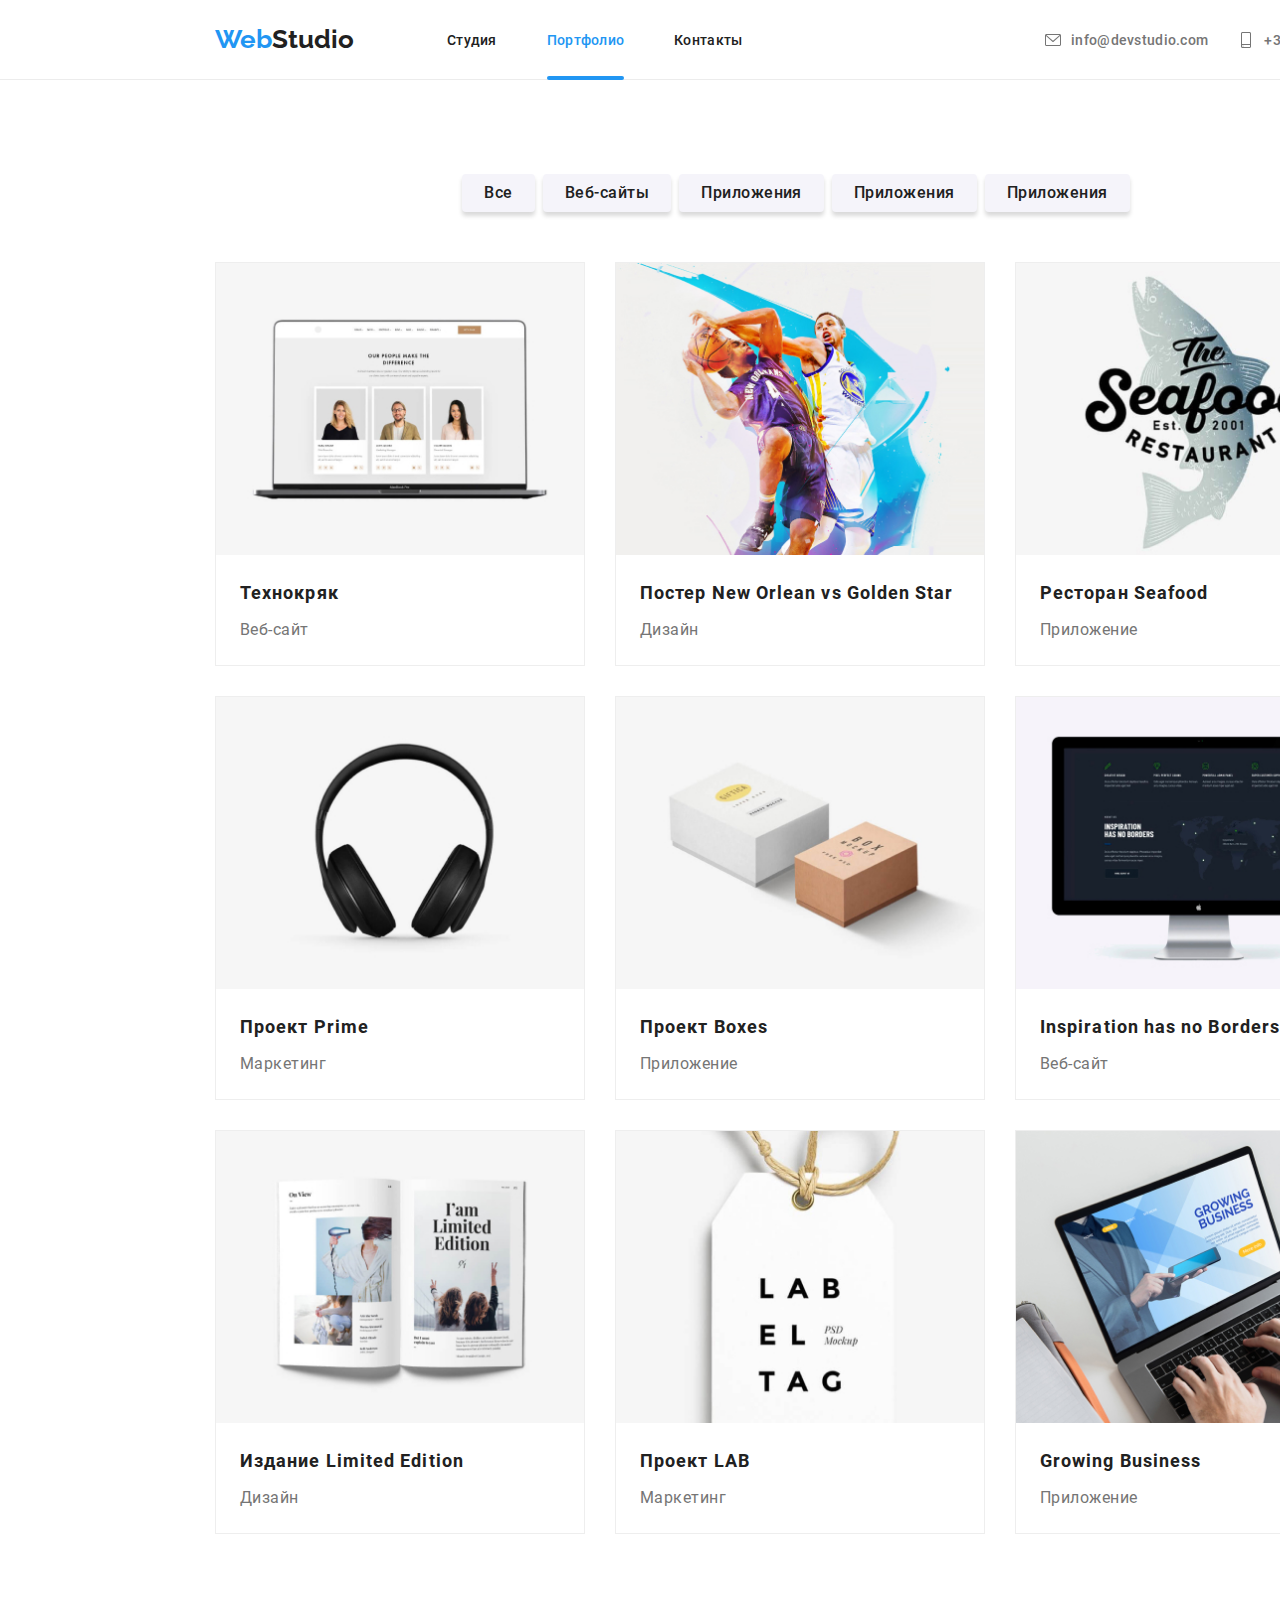
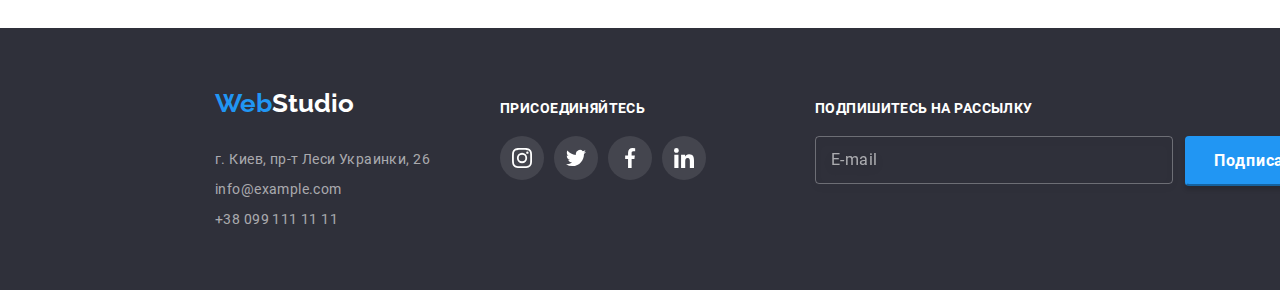
==== portfolio.html @ e64830a5 "20200926_daily" ====
<!DOCTYPE html>
<html lang="ru">
  <head>
    <meta charset="UTF-8" />
    <meta name="viewport" content="width=device-width, initial-scale=1.0" />
    <title>WebStudio-Portfolio</title>
    <link rel="stylesheet" href="./css/modern-normalize.css" />
    <link rel="stylesheet" href="./css/common.css" />
    <link rel="stylesheet" href="./css/portfolio.css" />
    <!-- <link rel="stylesheet" href="./css/test.css" /> -->
  </head>
  <body>
    <!-- header & navigation -->
    <!-- верхній рядок з навігацією -->
    <header class="header">
      <div class="container">
        <a href="./index.html" class="logo">
          <span class="logo-text0">Web</span>
          <span class="logo-text1">Studio</span>
        </a>
        <nav class="navigation">
          <ul class="list">
            <li class="list-item">
              <a href="./index.html" class="link">
                <span class="text">Студия</span>
              </a>
            </li>
            <li class="list-item">
              <a href="./portfolio.html" class="link current">
                <span class="text">Портфолио</span>
              </a>
            </li>
            <li class="list-item">
              <a href="#contacts" class="link">
                <span class="text">Контакты</span>
              </a>
            </li>
          </ul>
        </nav>

        <ul class="contacts list">
          <li class="list-item">
            <a href="./test.html" class="link">
              <svg class="icon">
                <use
                  href="./images/common/icons/social-icons.svg#envelope"
                ></use>
              </svg>
              <span class="text">info@devstudio.com</span>
            </a>
          </li>
          <li class="list-item">
            <a href="./test.html" class="link">
              <svg class="icon">
                <use
                  href="./images/common/icons/social-icons.svg#smartphone"
                ></use>
              </svg>
              <span class="text">+38 096 111 11 11</span>
            </a>
          </li>
        </ul>
      </div>
    </header>
    <!-- ======= Portfolio section ======= -->
    <section class="portfolio">
      <div class="container">
        <ul class="filter-list">
          <li class="filter-item">
            <a href="#" class="button">
              <span class="text">Все</span>
            </a>
          </li>
          <li class="filter-item">
            <a href="#" class="button">
              <span class="text">Веб-сайты</span>
            </a>
          </li>
          <li class="filter-item">
            <a href="#" class="button">
              <span class="text">Приложения</span>
            </a>
          </li>
          <li class="filter-item">
            <a href="#" class="button">
              <span class="text">Приложения</span>
            </a>
          </li>
          <li class="filter-item">
            <a href="#" class="button">
              <span class="text">Приложения</span>
            </a>
          </li>
        </ul>
        <!-- ======= prjects galery ============== -->
        <ul class="galery">
          <li class="galery-item">
            <div class="overlay">
              <p>
                Технокряк это современная площадка распространения коронавируса.
                Компании используют эту платформу для цифрового шпионажа и атак
                на защищённые сервера конкурентов.
              </p>
            </div>
            <div class="item-description">
              <h3 class="h3">Технокряк</h3>
              <p class="text">Веб-сайт</p>
            </div>
          </li>
          <li class="galery-item">
            <div class="overlay">
              <p></p>
            </div>
            <div class="item-description">
              <h3 class="h3">Постер New Orlean vs Golden Star</h3>
              <p class="text">Дизайн</p>
            </div>
          </li>
          <li class="galery-item">
            <div class="overlay"></div>
            <div class="item-description">
              <h3 class="h3">Ресторан Seafood</h3>
              <p class="text">Приложение</p>
            </div>
          </li>
          <li class="galery-item">
            <div class="overlay"></div>
            <div class="item-description">
              <h3 class="h3">Проект Prime</h3>
              <p class="text">Маркетинг</p>
            </div>
          </li>
          <li class="galery-item">
            <div class="overlay"></div>
            <div class="item-description">
              <h3 class="h3">Проект Boxes</h3>
              <p class="text">Приложение</p>
            </div>
          </li>
          <li class="galery-item">
            <div class="overlay"></div>
            <div class="item-description">
              <h3 class="h3">Inspiration has no Borders</h3>
              <p class="text">Веб-сайт</p>
            </div>
          </li>
          <li class="galery-item">
            <div class="overlay"></div>
            <div class="item-description">
              <h3 class="h3">Издание Limited Edition</h3>
              <p class="text">Дизайн</p>
            </div>
          </li>
          <li class="galery-item">
            <div class="overlay"></div>
            <div class="item-description">
              <h3 class="h3">Проект LAB</h3>
              <p class="text">Маркетинг</p>
            </div>
          </li>
          <li class="galery-item">
            <div class="overlay"></div>
            <div class="item-description">
              <h3 class="h3">Growing Business</h3>
              <p class="text">Приложение</p>
            </div>
          </li>
        </ul>
      </div>
    </section>
    <!-- ===== footer: contacts, social links & subscribe ====== -->
    <footer class="footer">
      <div class="container">
        <address class="footer-item footer-addr-container" id="contacts">
          <ul class="footer-addr" id="contacts">
            <!-- logo -->
            <li class="addr-item">
              <a class="logo" href="./index.html">
                <span class="logo-text0">Web</span>
                <span class="logo-text2">Studio</span>
              </a>
            </li>
            <!-- address -->
            <li class="addr-item">
              <a class="footer-link" href="./index.html">
                <span class="addr-text">г. Киев, пр-т Леси Украинки, 26</span>
              </a>
            </li>
            <!-- e-mail -->
            <li class="addr-item">
              <a class="footer-link" href="./index.html">
                <span class="addr-text">info@example.com</span>
              </a>
            </li>
            <!-- phone -->
            <li class="addr-item">
              <a class="footer-link" href="./index.html">
                <span class="addr-text">+38 099 111 11 11</span>
              </a>
            </li>
          </ul>
        </address>
        <div class="footer-item footer-social">
          <h3 class="h3">присоединяйтесь</h3>
          <ul class="social-list">
            <li class="social-list-item">
              <a href="#" class="footer-social-link social-link">
                <svg class="social-icon footer-icon">
                  <use
                    href="./images/common/icons/social-icons.svg#instagram"
                  ></use>
                </svg>
              </a>
            </li>
            <li class="social-list-item">
              <a href="#" class="footer-social-link social-link">
                <svg class="social-icon footer-icon">
                  <use
                    href="./images/common/icons/social-icons.svg#twitter"
                  ></use>
                </svg>
              </a>
            </li>
            <li class="social-list-item">
              <a href="#" class="footer-social-link social-link">
                <svg class="social-icon footer-icon">
                  <use
                    href="./images/common/icons/social-icons.svg#facebook"
                  ></use>
                </svg>
              </a>
            </li>
            <li class="social-list-item">
              <a href="#" class="footer-social-link social-link">
                <svg class="social-icon footer-icon">
                  <use
                    href="./images/common/icons/social-icons.svg#linkedin"
                  ></use>
                </svg>
              </a>
            </li>
          </ul>
        </div>
        <form class="footer-item subscribe">
          <label class="h3" for="email">Подпишитесь на рассылку</label>
          <div class="container">
            <input
              class="input"
              type="email"
              name="email"
              id="email"
              placeholder="E-mail"
            />

            <button class="button" type="submit">
              <div class="container">
                <span>Подписаться</span>
                <svg class="icon">
                  <use href="./images/common/icons/social-icons.svg#send"></use>
                </svg>
              </div>
            </button>
          </div>
          <!-- <span>E-mail</span> -->
        </form>
      </div>
    </footer>
  </body>
</html>
---- css/common.css ----
/* fonts */
/* fonts to use */
/* fonts to use */
@font-face {
  font-family: "Raleway";
  src: url("../fonts/Raleway-Bold.ttf") format("truetype");
  font-weight: 700;
  font-style: normal;
}

@font-face {
  font-family: "Roboto";
  src: url("../fonts/Roboto-Regular.ttf") format("truetype");
  font-weight: 400;
  font-style: normal;
}

@font-face {
  font-family: "Roboto";
  src: url("../fonts/Roboto-Medium.ttf") format("truetype");
  font-weight: 500;
  font-style: normal;
}

@font-face {
  font-family: "Roboto";
  src: url("../fonts/Roboto-Bold.ttf") format("truetype");
  font-weight: 700;
  font-style: normal;
}

@font-face {
  font-family: "Roboto";
  src: url("../fonts/Roboto-Black.ttf") format("truetype");
  font-weight: 900;
  font-style: normal;
}

*,
*::before,
*::after {
  -webkit-box-sizing: border-box;
          box-sizing: border-box;
}

/* =====global colors===== */
:root {
  --icon-header: #757575;
  --icon-team: #afb1b8;
  --icon-clients: #afb1b8;
  --icon-footer: #ffffff;
  --text-dark: #212121;
  --text-grey: #757575;
  --text-light: #ffffff;
  --text-transp: rgba(255, 255, 255, 0.6);
  --baner-underlay: #2f303a;
  --header-background: #fff;
  --portfolio-background: #fff;
  --transition-duration: 500ms;
}

/* ===== Utility classes ===== */
.is-hidden {
  opacity: 0;
  visibility: hidden;
}

.backdrop.is-hidden {
  opacity: 0;
  visibility: hidden;
}

/* =====icons default colors===== */
.team-icon {
  -webkit-transition-property: fill;
  transition-property: fill;
  -webkit-transition: var(--transition-duration) cubic-bezier(0.4, 0, 0.2, 1);
  transition: var(--transition-duration) cubic-bezier(0.4, 0, 0.2, 1);
  fill: #afb1b8;
}

.team-icon {
  -webkit-transition-property: fill;
  transition-property: fill;
  -webkit-transition: var(--transition-duration) cubic-bezier(0.4, 0, 0.2, 1);
  transition: var(--transition-duration) cubic-bezier(0.4, 0, 0.2, 1);
  fill: var(--icon-clients);
}

.clients-icon {
  -webkit-transition-property: fill;
  transition-property: fill;
  -webkit-transition: var(--transition-duration) cubic-bezier(0.4, 0, 0.2, 1);
  transition: var(--transition-duration) cubic-bezier(0.4, 0, 0.2, 1);
  fill: var(--icon-clients);
}

.footer-icon {
  -webkit-transition-property: fill;
  transition-property: fill;
  -webkit-transition: var(--transition-duration) cubic-bezier(0.4, 0, 0.2, 1);
  transition: var(--transition-duration) cubic-bezier(0.4, 0, 0.2, 1);
  fill: var(--icon-footer);
}

/* ========= LOGO ========= */
.logo,
.logo:visited {
  font-family: "Raleway";
  font-style: normal;
  font-weight: bold;
  letter-spacing: 0.03em;
  font-size: 0px;
  text-decoration: none;
  color: #2196f3;
}

.logo-text0 {
  font-size: 26px;
  line-height: 31px;
  color: #2196f3;
}

.logo-text1 {
  font-size: 26px;
  line-height: 31px;
  color: #212121;
}

.logo-text2 {
  font-size: 26px;
  line-height: 31px;
  color: #ffffff;
}

/* main components styles */
.h1 {
  font-family: Roboto;
  font-style: normal;
  font-weight: 900;
  font-size: 44px;
  line-height: 60px;
  /* or 136% */
}

.h2 {
  font-family: Roboto;
  font-style: normal;
  font-weight: bold;
  font-size: 36px;
  line-height: 42px;
  letter-spacing: 0.03em;
}

.h3 {
  margin: 0px;
}

.button {
  position: relative;
  width: 200px;
  height: 50px;
  border-color: #2196f3;
  background-color: #2196f3;
  -webkit-box-shadow: 0px 4px 4px rgba(0, 0, 0, 0.15);
          box-shadow: 0px 4px 4px rgba(0, 0, 0, 0.15);
  border-radius: 4px;
  -webkit-transition-property: -webkit-box-shadow;
  transition-property: -webkit-box-shadow;
  transition-property: box-shadow;
  transition-property: box-shadow, -webkit-box-shadow;
  -webkit-transition: var(--transition-duration) cubic-bezier(0.4, 0, 0.2, 1);
  transition: var(--transition-duration) cubic-bezier(0.4, 0, 0.2, 1);
  font-family: Roboto;
  font-style: normal;
  font-weight: bold;
  font-size: 16px;
  line-height: 30px;
  text-align: center;
  letter-spacing: 0.06em;
  color: var(--text-light);
}

.button:hover {
  background-color: #2196f3;
  /* transform: scale(1.1); */
  -webkit-box-shadow: 0px 4px 4px rgba(0, 0, 0, 0.7);
          box-shadow: 0px 4px 4px rgba(0, 0, 0, 0.7);
}

.input {
  display: block;
  width: 100%;
  height: 100%;
  padding: 12px;
  padding-left: 42px;
  border: 1px solid rgba(33, 33, 33, 0.2);
  border-radius: 4px;
  font-style: normal;
  font-weight: normal;
  font-size: 14px;
  line-height: 16px;
  letter-spacing: 0.01em;
  color: var(--text-dark);
  fill: var(--text-dark);
  -webkit-transition-property: border-color, fill;
  transition-property: border-color, fill;
  -webkit-transition: var(--transition-duration) cubic-bezier(0.4, 0, 0.2, 1);
  transition: var(--transition-duration) cubic-bezier(0.4, 0, 0.2, 1);
}

.input:hover,
.input:focus {
  fill: #2196f3;
  border-color: #2196f3;
}

.input:active,
.input:focus {
  outline-color: #2196f3;
}

.link {
  text-decoration: none;
}

/* ====social links & icons====== */
.social-list {
  display: -webkit-box;
  display: -ms-flexbox;
  display: flex;
  width: 206px;
  height: 44px;
  margin: 0px auto;
  padding: 0px;
  background-color: transparent;
  /* border: 1px solid red; */
}

.social-list-item {
  list-style: none;
  width: 44px;
  height: 44px;
  padding: 0px;
}

.social-list-item:not(:last-child) {
  margin-right: 10px;
}

.social-link {
  display: -webkit-box;
  display: -ms-flexbox;
  display: flex;
  width: 100%;
  height: 100%;
  -webkit-box-pack: center;
      -ms-flex-pack: center;
          justify-content: center;
  -webkit-box-align: center;
      -ms-flex-align: center;
          align-items: center;
  background-color: transparent;
  border-radius: 50%;
  text-decoration: none;
  -webkit-transition-property: background-color;
  transition-property: background-color;
  -webkit-transition: var(--transition-duration) cubic-bezier(0.4, 0, 0.2, 1);
  transition: var(--transition-duration) cubic-bezier(0.4, 0, 0.2, 1);
}

.social-link:active,
.social-link:focus,
.social-link:hover {
  background-color: #2196f3;
}

.social-link:active .social-icon,
.social-link:focus .social-icon,
.social-link:hover .social-icon {
  fill: #ffffff;
}

.social-icon {
  width: 20px;
  height: 20px;
}

/* ====== header decoration ====== */
/* Header decoration */
.header {
  background-color: var(--header-background);
}

.header > .container {
  display: -webkit-box;
  display: -ms-flexbox;
  display: flex;
  -ms-flex-wrap: nowrap;
      flex-wrap: nowrap;
  -webkit-box-align: center;
      -ms-flex-align: center;
          align-items: center;
  width: 1600px;
  /* height: 80px; */
  margin: auto;
  padding: 24px 215px;
  /* outline: 1px solid royalblue; */
}

.header .logo {
  display: -webkit-box;
  display: -ms-flexbox;
  display: flex;
  -ms-flex-wrap: nowrap;
      flex-wrap: nowrap;
  -webkit-box-align: center;
      -ms-flex-align: center;
          align-items: center;
  -ms-flex-line-pack: center;
      align-content: center;
  margin-right: 93px;
  font-size: 0px;
}

.header .navigation {
  display: -webkit-box;
  display: -ms-flexbox;
  display: flex;
  -ms-flex-wrap: nowrap;
      flex-wrap: nowrap;
  /* align-items: center; */
  /* align-content: center; */
  margin-right: auto;
  font-size: 0px;
}

.header .contacts {
  display: -webkit-box;
  display: -ms-flexbox;
  display: flex;
  -ms-flex-wrap: nowrap;
      flex-wrap: nowrap;
  /* align-items: center; */
  /* align-content: center; */
  margin-right: 0px;
  font-size: 0px;
}

.header .list {
  display: -webkit-box;
  display: -ms-flexbox;
  display: flex;
  -ms-flex-wrap: nowrap;
      flex-wrap: nowrap;
  margin: 0px;
  padding: 0px;
}

.header .list-item {
  display: -webkit-box;
  display: -ms-flexbox;
  display: flex;
  -ms-flex-wrap: nowrap;
      flex-wrap: nowrap;
  list-style: none;
  margin: 0px;
  padding: 0px;
}

.header .navigation .list-item:not(:last-child) {
  margin-right: 50px;
}

.header .contacts .list-item:not(:last-child) {
  margin-right: 30px;
}

.header .link {
  display: -webkit-box;
  display: -ms-flexbox;
  display: flex;
  -ms-flex-wrap: nowrap;
      flex-wrap: nowrap;
  position: relative;
  -webkit-box-align: center;
      -ms-flex-align: center;
          align-items: center;
  vertical-align: middle;
  -webkit-transition-property: color, fill;
  transition-property: color, fill;
  -webkit-transition: var(--transition-duration) cubic-bezier(0.4, 0, 0.2, 1);
  transition: var(--transition-duration) cubic-bezier(0.4, 0, 0.2, 1);
  /* transition-duration: 1000ms; */
}

.header .navigation .link {
  color: var(--text-dark);
}

.header .navigation .link::after {
  content: "";
  position: absolute;
  top: calc(100% + 28px);
  left: 0px;
  width: 100%;
  height: 4px;
  border-radius: 2px;
  -webkit-transition-property: background-color;
  transition-property: background-color;
  -webkit-transition: var(--transition-duration) cubic-bezier(0.4, 0, 0.2, 1);
  transition: var(--transition-duration) cubic-bezier(0.4, 0, 0.2, 1);
}

.header .contacts .link {
  color: var(--text-grey);
  fill: var(--text-grey);
}

.header .link:hover,
.header .link:active,
.header .link:focus,
.header .link.current {
  color: #2196f3;
  fill: #2196f3;
}

.header .navigation .link:hover::after,
.header .navigation .link:active::after,
.header .navigation .link:focus::after,
.header .navigation .link.current::after {
  content: "";
  position: absolute;
  top: calc(100% + 28px);
  left: 0px;
  width: 100%;
  height: 4px;
  background-color: #2196f3;
  border-radius: 2px;
}

.header .link .text {
  text-align: center;
  font-family: Roboto;
  font-style: normal;
  font-weight: 500;
  font-size: 14px;
  line-height: 16px;
  letter-spacing: 0.02em;
  vertical-align: inherit;
  color: inherit;
}

.header .icon {
  width: 16px;
  height: 16px;
  margin-right: 10px;
  vertical-align: inherit;
  fill: inherit;
}

/* ====== footer decoration ======= */
.footer {
  display: block;
  /* padding-top: 94px;
  padding-bottom: 94px; */
  /* height: 370px; */
  background-color: #2f303a;
}

.footer > .container {
  display: -webkit-box;
  display: -ms-flexbox;
  display: flex;
  /* background-color: darkgrey; */
  /* border: 1px solid green; */
  width: 1600px;
  /* height: 252px; */
  margin: auto;
  padding: 60px 215px;
  font-family: Roboto;
  font-style: normal;
}

.footer-item {
  display: inline-block;
}

.footer-addr-container {
  margin-right: 70px;
  font-size: 0px;
  /* border: 1px solid green; */
}

.footer-addr {
  padding: 0px;
  margin: 0px;
}

.addr-item {
  text-decoration: none;
  list-style-type: none;
  font-size: 0px;
}

.addr-item:not(:last-child) {
  margin-bottom: 9px;
}

.addr-item:first-child {
  margin-bottom: 30px;
}

/* .footer .logo{
  margin-bottom
} */
.footer-link,
.footer-link:visited {
  text-decoration: none;
}

.footer-link .addr-text {
  font-family: Roboto;
  font-style: normal;
  font-weight: normal;
  font-size: 14px;
  line-height: 21px;
  /* or 171% */
  letter-spacing: 0.03em;
  color: rgba(255, 255, 255, 0.6);
  -webkit-transition-property: color, fill;
  transition-property: color, fill;
  -webkit-transition: var(--transition-duration) cubic-bezier(0.4, 0, 0.2, 1);
  transition: var(--transition-duration) cubic-bezier(0.4, 0, 0.2, 1);
}

.footer-link:active .addr-text,
.footer-link:focus .addr-text,
.footer-link:hover .addr-text {
  color: #2196f3;
}

.footer-social {
  margin-right: auto;
  padding-top: 12px;
}

.footer-item.subscribe {
  margin: 0px;
  padding-top: 12px;
}

.footer .h3 {
  display: block;
  margin-bottom: 20px;
  font-family: Roboto;
  font-style: normal;
  font-weight: bold;
  font-size: 14px;
  line-height: 16px;
  letter-spacing: 0.03em;
  text-transform: uppercase;
  color: var(--text-light);
}

.footer-social-link {
  background-color: rgba(255, 255, 255, 0.1);
}

.footer-input-wrap {
  display: -webkit-inline-box;
  display: -ms-inline-flexbox;
  display: inline-flex;
  width: 358px;
  height: 50px;
  margin-right: 12px;
  -webkit-box-align: center;
      -ms-flex-align: center;
          align-items: center;
  color: rgba(255, 255, 255, 0.6);
  border: 1px solid rgba(255, 255, 255, 0.3);
  /* box-sizing: border-box; */
  -webkit-filter: drop-shadow(0px 4px 4px rgba(0, 0, 0, 0.15));
          filter: drop-shadow(0px 4px 4px rgba(0, 0, 0, 0.15));
  border-radius: 4px;
}

.footer-item.subscribe .container {
  display: -webkit-box;
  display: -ms-flexbox;
  display: flex;
  -ms-flex-wrap: wrap;
      flex-wrap: wrap;
  max-width: 570px;
}

.footer .input {
  display: inline-block;
  width: 358px;
  margin-right: 12px;
  padding: 15px;
  background-color: transparent;
  border: 1px solid rgba(255, 255, 255, 0.3);
  -webkit-filter: drop-shadow(0px 4px 4px rgba(0, 0, 0, 0.15));
          filter: drop-shadow(0px 4px 4px rgba(0, 0, 0, 0.15));
  border-radius: 4px;
  color: var(--text-light);
}

.footer .input::-webkit-input-placeholder {
  font-family: Roboto;
  font-style: normal;
  font-weight: normal;
  font-size: 16px;
  line-height: 20px;
  /* identical to box height, or 125% */
  -webkit-box-align: center;
          align-items: center;
  letter-spacing: 0.03em;
  color: rgba(255, 255, 255, 0.6);
}

.footer .input:-ms-input-placeholder {
  font-family: Roboto;
  font-style: normal;
  font-weight: normal;
  font-size: 16px;
  line-height: 20px;
  /* identical to box height, or 125% */
  -ms-flex-align: center;
      align-items: center;
  letter-spacing: 0.03em;
  color: rgba(255, 255, 255, 0.6);
}

.footer .input::-ms-input-placeholder {
  font-family: Roboto;
  font-style: normal;
  font-weight: normal;
  font-size: 16px;
  line-height: 20px;
  /* identical to box height, or 125% */
  -ms-flex-align: center;
      align-items: center;
  letter-spacing: 0.03em;
  color: rgba(255, 255, 255, 0.6);
}

.footer .input::placeholder {
  font-family: Roboto;
  font-style: normal;
  font-weight: normal;
  font-size: 16px;
  line-height: 20px;
  /* identical to box height, or 125% */
  -webkit-box-align: center;
      -ms-flex-align: center;
          align-items: center;
  letter-spacing: 0.03em;
  color: rgba(255, 255, 255, 0.6);
}

.footer .button {
  display: inline-block;
  width: 200px;
}

.footer .button .container {
  display: -webkit-box;
  display: -ms-flexbox;
  display: flex;
  width: 100%;
  /* height: 100%; */
  -webkit-box-align: center;
      -ms-flex-align: center;
          align-items: center;
  -webkit-box-pack: center;
      -ms-flex-pack: center;
          justify-content: center;
}

/* .footer-button-wrap {
  display: inline-flex;
  width: 200px;
  height: 50px;
  background: $color_active-1;
  align-items: center;
  justify-content: center;
  box-shadow: 0px 4px 4px rgba(0, 0, 0, 0.15);
  border-radius: 4px;
  color: var(--text-light);
} */
/* .icon-wrap {
  position: absolute;
  top: 0;
  left: 0;
  width: 50px;
  height: 50px;
  fill: var(--text-dark);
  transition-property: fill;
  transition: var(--transition-duration) cubic-bezier(0.4, 0, 0.2, 1);
} */
.button .icon {
  display: block;
  width: 24px;
  height: 24px;
  margin-left: 10px;
  fill: inherit;
}

/* ======= Backdrop with form ======= */
.backdrop {
  position: fixed;
  top: 0%;
  bottom: 0%;
  left: 0%;
  right: 0%;
  padding: 50px;
  overflow: auto;
  background-color: rgba(0, 0, 0, 0.2);
  font-family: Roboto;
  opacity: 1;
  visibility: visible;
  -webkit-transition-property: opacity;
  transition-property: opacity;
  -webkit-transition: var(--transition-duration) cubic-bezier(0.4, 0, 0.2, 1);
  transition: var(--transition-duration) cubic-bezier(0.4, 0, 0.2, 1);
}

.modal {
  position: absolute;
  top: 50%;
  left: 50%;
  -webkit-transform: translate(-50%, -50%);
          transform: translate(-50%, -50%);
  width: 100%;
  max-width: 530px;
  min-height: 580px;
  padding: 40px;
}

.btn-close {
  position: absolute;
  top: 8px;
  right: 8px;
  display: -webkit-box;
  display: -ms-flexbox;
  display: flex;
  width: 30px;
  height: 30px;
  -webkit-box-pack: center;
      -ms-flex-pack: center;
          justify-content: center;
  -webkit-box-align: center;
      -ms-flex-align: center;
          align-items: center;
  padding: 0px;
  overflow: hidden;
  border: none;
  border-radius: 15px;
  font-size: 11px;
}

.form {
  max-width: 530px;
  min-height: 580px;
  margin: auto;
  padding: 40px;
  /* outline: 1px solid tomato; */
  background: white;
  -webkit-box-shadow: 0px 1px 3px rgba(0, 0, 0, 0.12), 0px 1px 1px rgba(0, 0, 0, 0.14), 0px 2px 1px rgba(0, 0, 0, 0.2);
          box-shadow: 0px 1px 3px rgba(0, 0, 0, 0.12), 0px 1px 1px rgba(0, 0, 0, 0.14), 0px 2px 1px rgba(0, 0, 0, 0.2);
  border-radius: 4px;
  color: var(--text-dark);
}

form .h2 {
  margin-top: 0;
  margin-bottom: 12px;
  font-family: Roboto;
  font-style: normal;
  font-weight: bold;
  font-size: 20px;
  line-height: 23px;
  text-align: center;
  letter-spacing: 0.03em;
  color: var(--text-dark);
}

.label {
  display: block;
  width: 100%;
  margin-bottom: 4px;
  font-family: Roboto;
  font-style: normal;
  font-weight: normal;
  font-size: 12px;
  line-height: 14px;
  /* identical to box height */
  letter-spacing: 0.01em;
  color: #757575;
}

.field {
  position: relative;
  height: 40px;
  margin-bottom: 10px;
}

.field.comment {
  height: 120px;
  margin-bottom: 20px;
}

.field.confirm {
  position: relative;
  display: inline-block;
  /* justify-content: center; */
  height: 24px;
  width: auto;
  /* margin: auto; */
  margin-bottom: 30px;
  padding: 0px 12px;
  /* outline: 1px solid green; */
  font-family: Roboto;
  font-style: normal;
  font-weight: normal;
  font-size: 14px;
  line-height: 24px;
  /* identical to box height, or 171% */
  letter-spacing: 0.03em;
  color: #757575;
}

.checkbox.confirm {
  position: absolute;
  /* visibility: hidden; */
  opacity: 0;
}

.label.confirm {
  position: relative;
  /* display: block; */
  width: auto;
  /* margin-left: auto; */
  /* margin-right: auto; */
  margin: 0;
  line-height: 24px;
  padding-left: 24px;
  font-family: Roboto;
  font-style: normal;
  font-weight: normal;
  font-size: 14px;
  line-height: 24px;
  /* identical to box height, or 171% */
  letter-spacing: 0.03em;
  /* justify-content: center; */
  -webkit-transition-property: color;
  transition-property: color;
  -webkit-transition: var(--transition-duration) cubic-bezier(0.4, 0, 0.2, 1);
  transition: var(--transition-duration) cubic-bezier(0.4, 0, 0.2, 1);
  /* transition: 1s cubic-bezier(0.4, 0, 0.2, 1); */
}

.label.confirm:hover {
  color: #2196f3;
}

.checkbox.confirm:focus + .label.confirm {
  color: #2196f3;
}

.label.confirm::before {
  content: "";
  position: absolute;
  left: 0;
  top: 50%;
  -webkit-transform: translateY(-50%);
          transform: translateY(-50%);
  /* display: block; */
  width: 16px;
  height: 16px;
  background-repeat: no-repeat;
  background-position: center;
  border: 2px solid var(--text-dark);
  border-radius: 2px;
  background-color: white;
  background-image: url(../images/modal/icon_check.svg);
  -webkit-transition-property: border-color, background-color;
  transition-property: border-color, background-color;
  -webkit-transition: var(--transition-duration) cubic-bezier(0.4, 0, 0.2, 1);
  transition: var(--transition-duration) cubic-bezier(0.4, 0, 0.2, 1);
}

.checkbox.confirm:checked + .label.confirm::before {
  border-color: #2196f3;
  background-color: #2196f3;
}

.link.confirm {
  text-decoration: underline;
  color: #2196f3;
}

.input.comment {
  padding-left: 12px;
  resize: none;
}

.input::-webkit-input-placeholder {
  color: rgba(117, 117, 117, 0.5);
}

.input:-ms-input-placeholder {
  color: rgba(117, 117, 117, 0.5);
}

.input::-ms-input-placeholder {
  color: rgba(117, 117, 117, 0.5);
}

.input::placeholder {
  color: rgba(117, 117, 117, 0.5);
}

.icon-wrap {
  position: absolute;
  top: 0;
  left: 0;
  width: 40px;
  height: 40px;
  fill: var(--text-dark);
  -webkit-transition-property: fill;
  transition-property: fill;
  -webkit-transition: var(--transition-duration) cubic-bezier(0.4, 0, 0.2, 1);
  transition: var(--transition-duration) cubic-bezier(0.4, 0, 0.2, 1);
}

.form .icon {
  position: absolute;
  width: 18px;
  height: 18px;
  top: 50%;
  left: 50%;
  -webkit-transform: translate(-50%, -50%);
          transform: translate(-50%, -50%);
  fill: inherit;
}

.input:hover + .icon-wrap,
.input:focus + .icon-wrap {
  fill: #2196f3;
}

.form .button {
  display: block;
  margin-left: auto;
  margin-right: auto;
  font-family: Roboto;
  font-style: normal;
  font-weight: bold;
  font-size: 16px;
  line-height: 30px;
  text-align: center;
  letter-spacing: 0.06em;
  color: var(--text-light);
}

/* body {
  background: rgba(0, 0, 0, 0.2);
} */
/*# sourceMappingURL=common.css.map */
---- css/portfolio.css ----
@charset "UTF-8";
/* ======= Portfolio decoration ======= */
.portfolio {
  background-color: var(--portfolio-background);
  border-top: 1px solid #ececec;
}

.portfolio .container {
  width: 1600px;
  margin: auto;
  padding: 94px 215px;
  /* outline: 2px dashed green; */
}

.filter-list {
  display: -webkit-box;
  display: -ms-flexbox;
  display: flex;
  /* без переносу на наступний рядок */
  -ms-flex-wrap: nowrap;
      flex-wrap: nowrap;
  /* перенос на інший рядок */
  /* flex-wrap: wrap; */
  margin: 0px auto 50px;
  padding: 0px;
  /* outline: 1px solid blue; */
  -webkit-box-pack: center;
      -ms-flex-pack: center;
          justify-content: center;
}

.filter-item {
  display: block;
  list-style: none;
  /* width: calc((100% - 30px * 2) / 3); */
  margin-right: 8px;
  margin-bottom: 0px;
  -webkit-box-pack: center;
      -ms-flex-pack: center;
          justify-content: center;
  background: transparent;
  /* border-radius: 4px; */
  /* outline: 1px solid red; */
}

.filter-item .button {
  display: inherit;
  /* position: relative; */
  width: auto;
  height: 38px;
  margin: auto;
  padding: 6px 22px;
  background: #f5f4fa;
  border-radius: 4px;
  font-family: Roboto;
  font-style: normal;
  font-weight: 500;
  font-size: 16px;
  line-height: 26px;
  /* identical to box height, or 162% */
  text-align: center;
  letter-spacing: 0.03em;
  color: var(--text-dark);
  -webkit-transition-property: all;
  transition-property: all;
  -webkit-transition: var(--transition-duration) cubic-bezier(0.4, 0, 0.2, 1);
  transition: var(--transition-duration) cubic-bezier(0.4, 0, 0.2, 1);
}

.filter-item .button:hover {
  background: var(--active-1);
  /* shadow-middle */
  -webkit-box-shadow: 0px 3px 1px rgba(0, 0, 0, 0.1), 0px 1px 2px rgba(0, 0, 0, 0.08), 0px 2px 2px rgba(0, 0, 0, 0.12);
          box-shadow: 0px 3px 1px rgba(0, 0, 0, 0.1), 0px 1px 2px rgba(0, 0, 0, 0.08), 0px 2px 2px rgba(0, 0, 0, 0.12);
  border-radius: 4px;
  color: var(--text-light);
}

/* .filter-item:nth-last-child(-n + 3) {
  margin-bottom: 0px;
} */
.galery {
  display: -webkit-box;
  display: -ms-flexbox;
  display: flex;
  -ms-flex-wrap: wrap;
      flex-wrap: wrap;
  margin: 0px auto;
  padding: 0px;
  /* outline: 2px dashed green; */
}

.galery-item {
  position: relative;
  overflow: hidden;
  width: calc(((100% - 30px * 2) / 3));
  height: 404px;
  margin-right: 30px;
  margin-bottom: 30px;
  list-style: none;
  background-repeat: no-repeat;
  background-size: contain;
  /* background: #ffffff; */
  border: 1px solid #eeeeee;
  /* box-sizing: border-box; */
  -webkit-transition-property: all;
  transition-property: all;
  -webkit-transition: var(--transition-duration) cubic-bezier(0.4, 0, 0.2, 1);
  transition: var(--transition-duration) cubic-bezier(0.4, 0, 0.2, 1);
}

.galery-item:hover {
  -webkit-box-shadow: 0px 1px 1px rgba(0, 0, 0, 0.12), 0px 4px 4px rgba(0, 0, 0, 0.06), 1px 4px 6px rgba(0, 0, 0, 0.16);
          box-shadow: 0px 1px 1px rgba(0, 0, 0, 0.12), 0px 4px 4px rgba(0, 0, 0, 0.06), 1px 4px 6px rgba(0, 0, 0, 0.16);
}

.galery-item:nth-child(3n) {
  margin-right: 0px;
}

.galery-item:nth-last-child(-n + 3) {
  margin-bottom: 0px;
}

.item-description {
  /* height: 110px; */
  position: absolute;
  width: 100%;
  z-index: 2;
  bottom: 0px;
  left: 0px;
  padding: 20px 24px;
  background-color: #ffffff;
  border: none;
}

.galery .h3 {
  margin-bottom: 4px;
  font-family: Roboto;
  font-style: normal;
  font-weight: bold;
  font-size: 18px;
  line-height: 36px;
  /* identical to box height, or 200% */
  letter-spacing: 0.06em;
  color: var(--text-dark);
}

.galery p.text {
  margin: 0px;
  font-family: Roboto;
  font-style: normal;
  font-weight: normal;
  font-size: 16px;
  line-height: 30px;
  /* identical to box height, or 187% */
  letter-spacing: 0.03em;
  color: var(--text-grey);
}

.overlay {
  position: absolute;
  z-index: 1;
  width: 100%;
  top: 0;
  left: 0;
  -webkit-transform: translatey(100%);
          transform: translatey(100%);
  /* transition: transform 250ms ease; */
  width: 370px;
  height: 294px;
  padding: 63px 24px;
  /* margin-bottom: 20px; */
  background: rgba(33, 150, 243, 0.9);
  /* outline: 2px dashed red; */
  -webkit-transition-property: -webkit-transform;
  transition-property: -webkit-transform;
  transition-property: transform;
  transition-property: transform, -webkit-transform;
  -webkit-transition: var(--transition-duration) cubic-bezier(0.4, 0, 0.2, 1);
  transition: var(--transition-duration) cubic-bezier(0.4, 0, 0.2, 1);
}

.overlay p {
  margin: 0px;
  font-family: Roboto;
  font-style: normal;
  font-weight: normal;
  font-size: 18px;
  line-height: 28px;
  /* or 156% */
  letter-spacing: 0.03em;
  color: var(--text-light);
}

.galery-item:hover .overlay {
  -webkit-transform: translatey(0);
          transform: translatey(0);
}

/* ================================== */
.galery-item:nth-child(1) {
  background-image: url("../images/portfolio/Technokryak.jpg");
}

.galery-item:nth-child(2) {
  background-image: url("../images/portfolio/NewOrlean-vs-GoldenStar.jpg");
}

.galery-item:nth-child(3) {
  background-image: url("../images/portfolio/Seafood.jpg");
}

.galery-item:nth-child(4) {
  background-image: url("../images/portfolio/Project-Prime.jpg");
}

.galery-item:nth-child(5) {
  background-image: url("../images/portfolio/Project-Boxes.jpg");
}

.galery-item:nth-child(6) {
  background-image: url("../images/portfolio/Inspiration-has-no-Borders.jpg");
}

.galery-item:nth-child(7) {
  background-image: url("../images/portfolio/Limited-Edition.jpg");
}

.galery-item:nth-child(8) {
  background-image: url("../images/portfolio/Project-LAB.jpg");
}

.galery-item:nth-child(9) {
  background-image: url("../images/portfolio/Growing-Business.jpg");
}
/*# sourceMappingURL=portfolio.css.map */
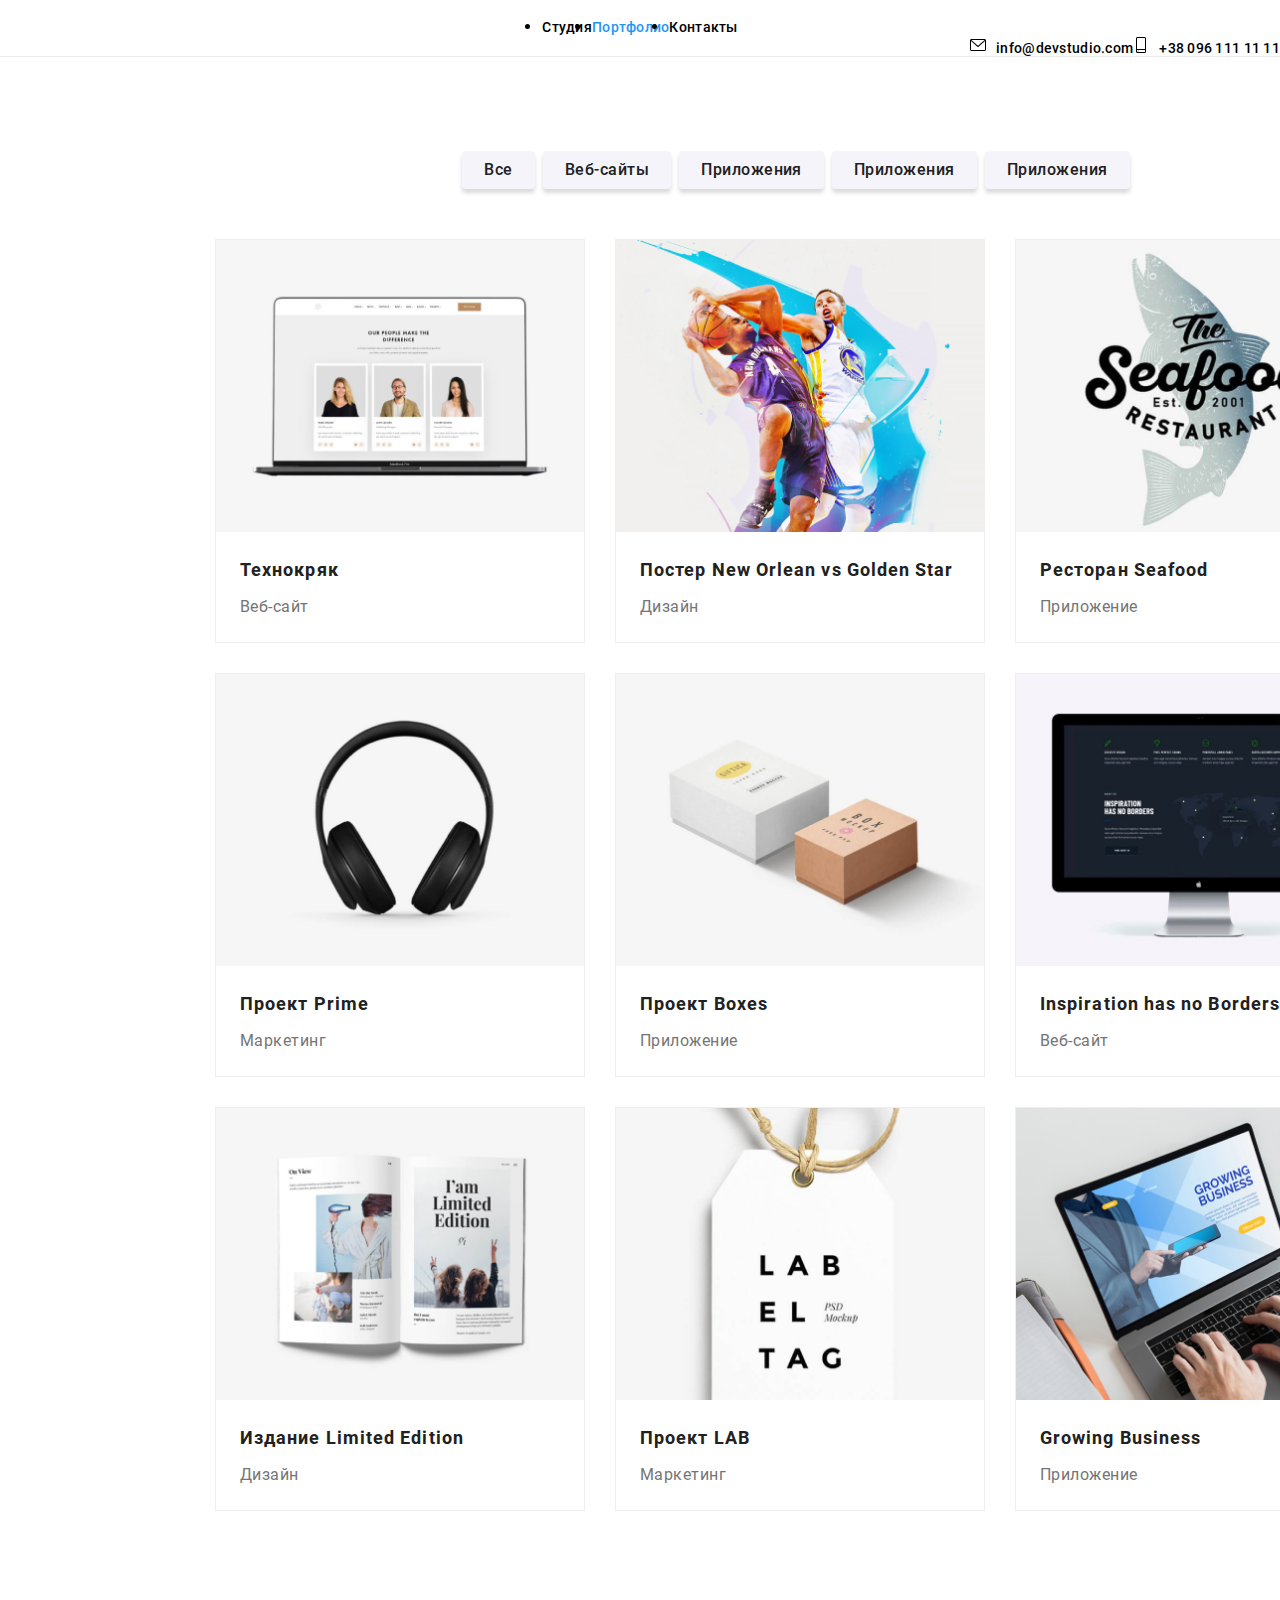
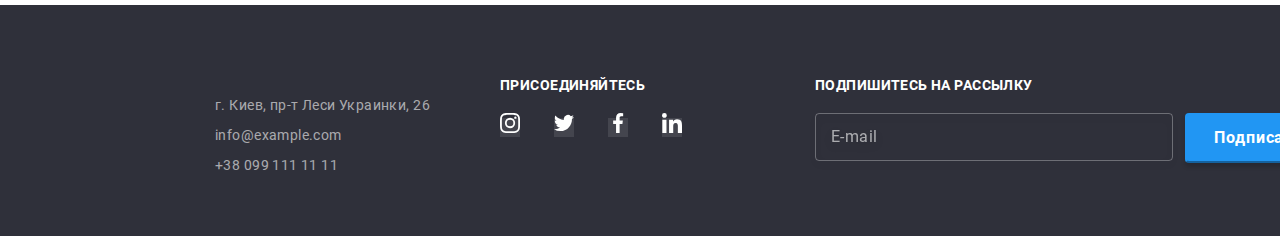
==== commit 6c224e21: "20200927_not-ready" ====
--- a/portfolio.html
+++ b/portfolio.html
@@ -202,8 +202,8 @@
         </address>
         <div class="footer-item footer-social">
           <h3 class="h3">присоединяйтесь</h3>
-          <ul class="social-list">
-            <li class="social-list-item">
+          <ul class="socials">
+            <li class="socials_item">
               <a href="#" class="footer-social-link social-link">
                 <svg class="social-icon footer-icon">
                   <use
@@ -212,7 +212,7 @@
                 </svg>
               </a>
             </li>
-            <li class="social-list-item">
+            <li class="socials_item">
               <a href="#" class="footer-social-link social-link">
                 <svg class="social-icon footer-icon">
                   <use
@@ -221,7 +221,7 @@
                 </svg>
               </a>
             </li>
-            <li class="social-list-item">
+            <li class="socials_item">
               <a href="#" class="footer-social-link social-link">
                 <svg class="social-icon footer-icon">
                   <use
@@ -230,7 +230,7 @@
                 </svg>
               </a>
             </li>
-            <li class="social-list-item">
+            <li class="socials_item">
               <a href="#" class="footer-social-link social-link">
                 <svg class="social-icon footer-icon">
                   <use
--- a/css/common.css
+++ b/css/common.css
@@ -36,76 +36,15 @@
   font-style: normal;
 }
 
-*,
-*::before,
-*::after {
-  -webkit-box-sizing: border-box;
-          box-sizing: border-box;
-}
-
-/* =====global colors===== */
-:root {
-  --icon-header: #757575;
-  --icon-team: #afb1b8;
-  --icon-clients: #afb1b8;
-  --icon-footer: #ffffff;
-  --text-dark: #212121;
-  --text-grey: #757575;
-  --text-light: #ffffff;
-  --text-transp: rgba(255, 255, 255, 0.6);
-  --baner-underlay: #2f303a;
-  --header-background: #fff;
-  --portfolio-background: #fff;
-  --transition-duration: 500ms;
-}
-
-/* ===== Utility classes ===== */
-.is-hidden {
-  opacity: 0;
-  visibility: hidden;
-}
-
-.backdrop.is-hidden {
-  opacity: 0;
-  visibility: hidden;
-}
-
-/* =====icons default colors===== */
-.team-icon {
-  -webkit-transition-property: fill;
-  transition-property: fill;
-  -webkit-transition: var(--transition-duration) cubic-bezier(0.4, 0, 0.2, 1);
-  transition: var(--transition-duration) cubic-bezier(0.4, 0, 0.2, 1);
-  fill: #afb1b8;
-}
-
-.team-icon {
-  -webkit-transition-property: fill;
-  transition-property: fill;
-  -webkit-transition: var(--transition-duration) cubic-bezier(0.4, 0, 0.2, 1);
-  transition: var(--transition-duration) cubic-bezier(0.4, 0, 0.2, 1);
-  fill: var(--icon-clients);
-}
-
-.clients-icon {
-  -webkit-transition-property: fill;
-  transition-property: fill;
-  -webkit-transition: var(--transition-duration) cubic-bezier(0.4, 0, 0.2, 1);
-  transition: var(--transition-duration) cubic-bezier(0.4, 0, 0.2, 1);
-  fill: var(--icon-clients);
-}
-
-.footer-icon {
-  -webkit-transition-property: fill;
-  transition-property: fill;
-  -webkit-transition: var(--transition-duration) cubic-bezier(0.4, 0, 0.2, 1);
-  transition: var(--transition-duration) cubic-bezier(0.4, 0, 0.2, 1);
-  fill: var(--icon-footer);
-}
-
-/* ========= LOGO ========= */
-.logo,
-.logo:visited {
+@font-face {
+  font-family: "Raleway";
+  src: url("../fonts/Raleway-Bold.ttf") format("truetype");
+  font-weight: 700;
+  font-style: normal;
+}
+
+.logo {
+  height: 30px;
   font-family: "Raleway";
   font-style: normal;
   font-weight: bold;
@@ -115,184 +54,65 @@
   color: #2196f3;
 }
 
-.logo-text0 {
+.logo:visited {
+  color: inherit;
+  text-decoration: inherit;
+}
+
+.logo__text {
+  line-height: 30px;
   font-size: 26px;
   line-height: 31px;
+}
+
+.text--blue {
   color: #2196f3;
 }
 
-.logo-text1 {
-  font-size: 26px;
-  line-height: 31px;
+.text--dark {
   color: #212121;
 }
 
-.logo-text2 {
-  font-size: 26px;
-  line-height: 31px;
+.text--light {
   color: #ffffff;
 }
 
-/* main components styles */
-.h1 {
-  font-family: Roboto;
-  font-style: normal;
-  font-weight: 900;
-  font-size: 44px;
-  line-height: 60px;
-  /* or 136% */
-}
-
-.h2 {
-  font-family: Roboto;
-  font-style: normal;
-  font-weight: bold;
-  font-size: 36px;
-  line-height: 42px;
-  letter-spacing: 0.03em;
-}
-
-.h3 {
-  margin: 0px;
-}
-
-.button {
-  position: relative;
-  width: 200px;
-  height: 50px;
-  border-color: #2196f3;
-  background-color: #2196f3;
-  -webkit-box-shadow: 0px 4px 4px rgba(0, 0, 0, 0.15);
-          box-shadow: 0px 4px 4px rgba(0, 0, 0, 0.15);
-  border-radius: 4px;
-  -webkit-transition-property: -webkit-box-shadow;
-  transition-property: -webkit-box-shadow;
-  transition-property: box-shadow;
-  transition-property: box-shadow, -webkit-box-shadow;
-  -webkit-transition: var(--transition-duration) cubic-bezier(0.4, 0, 0.2, 1);
-  transition: var(--transition-duration) cubic-bezier(0.4, 0, 0.2, 1);
-  font-family: Roboto;
-  font-style: normal;
-  font-weight: bold;
-  font-size: 16px;
-  line-height: 30px;
-  text-align: center;
-  letter-spacing: 0.06em;
-  color: var(--text-light);
-}
-
-.button:hover {
-  background-color: #2196f3;
-  /* transform: scale(1.1); */
-  -webkit-box-shadow: 0px 4px 4px rgba(0, 0, 0, 0.7);
-          box-shadow: 0px 4px 4px rgba(0, 0, 0, 0.7);
-}
-
-.input {
-  display: block;
-  width: 100%;
-  height: 100%;
-  padding: 12px;
-  padding-left: 42px;
-  border: 1px solid rgba(33, 33, 33, 0.2);
-  border-radius: 4px;
-  font-style: normal;
-  font-weight: normal;
-  font-size: 14px;
-  line-height: 16px;
-  letter-spacing: 0.01em;
-  color: var(--text-dark);
-  fill: var(--text-dark);
-  -webkit-transition-property: border-color, fill;
-  transition-property: border-color, fill;
-  -webkit-transition: var(--transition-duration) cubic-bezier(0.4, 0, 0.2, 1);
-  transition: var(--transition-duration) cubic-bezier(0.4, 0, 0.2, 1);
-}
-
-.input:hover,
-.input:focus {
-  fill: #2196f3;
-  border-color: #2196f3;
-}
-
-.input:active,
-.input:focus {
-  outline-color: #2196f3;
-}
-
-.link {
-  text-decoration: none;
-}
-
-/* ====social links & icons====== */
-.social-list {
-  display: -webkit-box;
-  display: -ms-flexbox;
-  display: flex;
-  width: 206px;
-  height: 44px;
-  margin: 0px auto;
-  padding: 0px;
-  background-color: transparent;
-  /* border: 1px solid red; */
-}
-
-.social-list-item {
-  list-style: none;
-  width: 44px;
-  height: 44px;
-  padding: 0px;
-}
-
-.social-list-item:not(:last-child) {
-  margin-right: 10px;
-}
-
-.social-link {
-  display: -webkit-box;
-  display: -ms-flexbox;
-  display: flex;
-  width: 100%;
-  height: 100%;
+.logo--header {
+  display: -webkit-box;
+  display: -ms-flexbox;
+  display: flex;
+  -ms-flex-wrap: nowrap;
+      flex-wrap: nowrap;
+  -webkit-box-align: center;
+      -ms-flex-align: center;
+          align-items: center;
   -webkit-box-pack: center;
       -ms-flex-pack: center;
           justify-content: center;
-  -webkit-box-align: center;
-      -ms-flex-align: center;
-          align-items: center;
-  background-color: transparent;
-  border-radius: 50%;
-  text-decoration: none;
-  -webkit-transition-property: background-color;
-  transition-property: background-color;
-  -webkit-transition: var(--transition-duration) cubic-bezier(0.4, 0, 0.2, 1);
-  transition: var(--transition-duration) cubic-bezier(0.4, 0, 0.2, 1);
-}
-
-.social-link:active,
-.social-link:focus,
-.social-link:hover {
-  background-color: #2196f3;
-}
-
-.social-link:active .social-icon,
-.social-link:focus .social-icon,
-.social-link:hover .social-icon {
-  fill: #ffffff;
-}
-
-.social-icon {
-  width: 20px;
-  height: 20px;
-}
-
-/* ====== header decoration ====== */
+  margin-right: 93px;
+}
+
+.logo--footer {
+  display: -webkit-box;
+  display: -ms-flexbox;
+  display: flex;
+  -ms-flex-wrap: nowrap;
+      flex-wrap: nowrap;
+  -webkit-box-align: center;
+      -ms-flex-align: center;
+          align-items: center;
+  -webkit-box-pack: center;
+      -ms-flex-pack: center;
+          justify-content: center;
+  margin-right: 93px;
+}
+
 /* Header decoration */
 .header {
-  background-color: var(--header-background);
-}
-
-.header > .container {
+  background-color: white;
+}
+
+.header_container {
   display: -webkit-box;
   display: -ms-flexbox;
   display: flex;
@@ -302,13 +122,12 @@
       -ms-flex-align: center;
           align-items: center;
   width: 1600px;
-  /* height: 80px; */
   margin: auto;
   padding: 24px 215px;
   /* outline: 1px solid royalblue; */
 }
 
-.header .logo {
+.header_navigation {
   display: -webkit-box;
   display: -ms-flexbox;
   display: flex;
@@ -317,118 +136,56 @@
   -webkit-box-align: center;
       -ms-flex-align: center;
           align-items: center;
-  -ms-flex-line-pack: center;
-      align-content: center;
-  margin-right: 93px;
+  -webkit-box-pack: center;
+      -ms-flex-pack: center;
+          justify-content: center;
+  margin-right: auto;
   font-size: 0px;
-}
-
-.header .navigation {
+  color: #212121;
+}
+
+.list_item--nav:not(:last-child) {
+  margin-right: 50px;
+}
+
+.header .contacts {
   display: -webkit-box;
   display: -ms-flexbox;
   display: flex;
   -ms-flex-wrap: nowrap;
       flex-wrap: nowrap;
-  /* align-items: center; */
-  /* align-content: center; */
-  margin-right: auto;
-  font-size: 0px;
-}
-
-.header .contacts {
-  display: -webkit-box;
-  display: -ms-flexbox;
-  display: flex;
-  -ms-flex-wrap: nowrap;
-      flex-wrap: nowrap;
-  /* align-items: center; */
-  /* align-content: center; */
+  -webkit-box-pack: end;
+      -ms-flex-pack: end;
+          justify-content: end;
   margin-right: 0px;
   font-size: 0px;
 }
 
-.header .list {
-  display: -webkit-box;
-  display: -ms-flexbox;
-  display: flex;
-  -ms-flex-wrap: nowrap;
-      flex-wrap: nowrap;
-  margin: 0px;
-  padding: 0px;
-}
-
-.header .list-item {
-  display: -webkit-box;
-  display: -ms-flexbox;
-  display: flex;
-  -ms-flex-wrap: nowrap;
-      flex-wrap: nowrap;
-  list-style: none;
-  margin: 0px;
-  padding: 0px;
-}
-
-.header .navigation .list-item:not(:last-child) {
-  margin-right: 50px;
-}
-
-.header .contacts .list-item:not(:last-child) {
+.header .contacts .list_item:not(:last-child) {
   margin-right: 30px;
 }
 
-.header .link {
-  display: -webkit-box;
-  display: -ms-flexbox;
-  display: flex;
-  -ms-flex-wrap: nowrap;
-      flex-wrap: nowrap;
+.navigation_link {
   position: relative;
-  -webkit-box-align: center;
-      -ms-flex-align: center;
-          align-items: center;
-  vertical-align: middle;
-  -webkit-transition-property: color, fill;
-  transition-property: color, fill;
-  -webkit-transition: var(--transition-duration) cubic-bezier(0.4, 0, 0.2, 1);
-  transition: var(--transition-duration) cubic-bezier(0.4, 0, 0.2, 1);
-  /* transition-duration: 1000ms; */
-}
-
-.header .navigation .link {
-  color: var(--text-dark);
-}
-
-.header .navigation .link::after {
+  color: #212121;
+}
+
+.navigation_link::after {
+  display: block;
   content: "";
   position: absolute;
   top: calc(100% + 28px);
   left: 0px;
-  width: 100%;
-  height: 4px;
+  line-height: 4px;
   border-radius: 2px;
-  -webkit-transition-property: background-color;
-  transition-property: background-color;
-  -webkit-transition: var(--transition-duration) cubic-bezier(0.4, 0, 0.2, 1);
-  transition: var(--transition-duration) cubic-bezier(0.4, 0, 0.2, 1);
-}
-
-.header .contacts .link {
-  color: var(--text-grey);
-  fill: var(--text-grey);
-}
-
-.header .link:hover,
-.header .link:active,
-.header .link:focus,
-.header .link.current {
-  color: #2196f3;
-  fill: #2196f3;
-}
-
-.header .navigation .link:hover::after,
-.header .navigation .link:active::after,
-.header .navigation .link:focus::after,
-.header .navigation .link.current::after {
+  background-color: transparent;
+  -webkit-transition-property: all;
+  transition-property: all;
+  -webkit-transition: var(2s) cubic-bezier(0.4, 0, 0.2, 1);
+  transition: var(2s) cubic-bezier(0.4, 0, 0.2, 1);
+}
+
+.navigation_link:hover::after, .navigation_link.current::after {
   content: "";
   position: absolute;
   top: calc(100% + 28px);
@@ -437,6 +194,22 @@
   height: 4px;
   background-color: #2196f3;
   border-radius: 2px;
+}
+
+.contacts_list {
+  -webkit-box-pack: end;
+      -ms-flex-pack: end;
+          justify-content: end;
+}
+
+.contacts_link {
+  color: #757575;
+  fill: #757575;
+}
+
+.contacts_link:hover, .contacts_link.current {
+  color: #2196f3;
+  fill: #2196f3;
 }
 
 .header .link .text {
@@ -679,27 +452,6 @@
           justify-content: center;
 }
 
-/* .footer-button-wrap {
-  display: inline-flex;
-  width: 200px;
-  height: 50px;
-  background: $color_active-1;
-  align-items: center;
-  justify-content: center;
-  box-shadow: 0px 4px 4px rgba(0, 0, 0, 0.15);
-  border-radius: 4px;
-  color: var(--text-light);
-} */
-/* .icon-wrap {
-  position: absolute;
-  top: 0;
-  left: 0;
-  width: 50px;
-  height: 50px;
-  fill: var(--text-dark);
-  transition-property: fill;
-  transition: var(--transition-duration) cubic-bezier(0.4, 0, 0.2, 1);
-} */
 .button .icon {
   display: block;
   width: 24px;
@@ -966,7 +718,279 @@
   color: var(--text-light);
 }
 
-/* body {
-  background: rgba(0, 0, 0, 0.2);
-} */
+*,
+*::before,
+*::after {
+  -webkit-box-sizing: border-box;
+          box-sizing: border-box;
+}
+
+/* =====global colors===== */
+:root {
+  --icon-header: #757575;
+  --icon-team: #afb1b8;
+  --icon-clients: #afb1b8;
+  --icon-footer: #ffffff;
+  --text-dark: #212121;
+  --text-grey: #757575;
+  --text-light: #ffffff;
+  --text-transp: rgba(255, 255, 255, 0.6);
+  --baner-underlay: #2f303a;
+  --header-background: #fff;
+  --portfolio-background: #fff;
+  --transition-duration: 500ms;
+}
+
+/* ===== Utility classes ===== */
+.is-hidden {
+  opacity: 0;
+  visibility: hidden;
+}
+
+.backdrop.is-hidden {
+  opacity: 0;
+  visibility: hidden;
+}
+
+/* =====icons default colors===== */
+.team-icon {
+  -webkit-transition-property: fill;
+  transition-property: fill;
+  -webkit-transition: var(2s) cubic-bezier(0.4, 0, 0.2, 1);
+  transition: var(2s) cubic-bezier(0.4, 0, 0.2, 1);
+  fill: #afb1b8;
+}
+
+.team-icon {
+  -webkit-transition-property: fill;
+  transition-property: fill;
+  -webkit-transition: var(2s) cubic-bezier(0.4, 0, 0.2, 1);
+  transition: var(2s) cubic-bezier(0.4, 0, 0.2, 1);
+  fill: var(--icon-clients);
+}
+
+.clients-icon {
+  -webkit-transition-property: fill;
+  transition-property: fill;
+  -webkit-transition: var(--transition-duration) cubic-bezier(0.4, 0, 0.2, 1);
+  transition: var(--transition-duration) cubic-bezier(0.4, 0, 0.2, 1);
+  fill: var(--icon-clients);
+}
+
+.footer-icon {
+  -webkit-transition-property: fill;
+  transition-property: fill;
+  -webkit-transition: var(2s) cubic-bezier(0.4, 0, 0.2, 1);
+  transition: var(2s) cubic-bezier(0.4, 0, 0.2, 1);
+  fill: var(--icon-footer);
+}
+
+/* main components styles */
+.h1 {
+  font-family: Roboto;
+  font-style: normal;
+  font-weight: 900;
+  font-size: 44px;
+  letter-spacing: 0.06em;
+  text-align: center;
+  text-transform: uppercase;
+  line-height: 136%;
+}
+
+.h2 {
+  font-family: Roboto;
+  font-style: normal;
+  font-weight: bold;
+  font-size: 36px;
+  line-height: 42px;
+  letter-spacing: 0.03em;
+}
+
+.h3 {
+  margin: 0px;
+}
+
+.list {
+  display: -webkit-box;
+  display: -ms-flexbox;
+  display: flex;
+  -ms-flex-wrap: nowrap;
+      flex-wrap: nowrap;
+  -webkit-box-align: center;
+      -ms-flex-align: center;
+          align-items: center;
+  -webkit-box-pack: center;
+      -ms-flex-pack: center;
+          justify-content: center;
+  width: 100%;
+  margin: 0px;
+  padding: 0px;
+  background-color: transparent;
+  color: inherit;
+}
+
+.list_item {
+  display: block;
+  list-style: none;
+  color: inherit;
+}
+
+.list_item:not(:last-child) {
+  margin-right: 30px;
+}
+
+.link {
+  text-decoration: none;
+  color: inherit;
+}
+
+.link:visited {
+  color: inherit;
+  text-decoration: none;
+}
+
+.link:hover, .link.current {
+  color: #2196f3;
+  fill: #2196f3;
+}
+
+.button {
+  position: relative;
+  display: -webkit-box;
+  display: -ms-flexbox;
+  display: flex;
+  -ms-flex-wrap: nowrap;
+      flex-wrap: nowrap;
+  -webkit-box-align: center;
+      -ms-flex-align: center;
+          align-items: center;
+  -webkit-box-pack: center;
+      -ms-flex-pack: center;
+          justify-content: center;
+  width: 200px;
+  height: 50px;
+  border-color: #2196f3;
+  background-color: #2196f3;
+  -webkit-box-shadow: 0px 4px 4px rgba(0, 0, 0, 0.15);
+          box-shadow: 0px 4px 4px rgba(0, 0, 0, 0.15);
+  border-radius: 4px;
+  -webkit-transition-property: all;
+  transition-property: all;
+  -webkit-transition: var(2s) cubic-bezier(0.4, 0, 0.2, 1);
+  transition: var(2s) cubic-bezier(0.4, 0, 0.2, 1);
+  font-family: Roboto;
+  font-style: normal;
+  font-weight: bold;
+  font-size: 16px;
+  letter-spacing: 0.06em;
+  text-align: center;
+  line-height: 30px;
+  color: #ffffff;
+}
+
+.button:hover {
+  -webkit-box-shadow: 0px 4px 4px rgba(255, 255, 255, 0.5);
+          box-shadow: 0px 4px 4px rgba(255, 255, 255, 0.5);
+}
+
+.input {
+  display: block;
+  width: 100%;
+  height: 100%;
+  padding: 12px;
+  padding-left: 42px;
+  border: 1px solid rgba(33, 33, 33, 0.2);
+  border-radius: 4px;
+  font-style: normal;
+  font-weight: normal;
+  font-size: 14px;
+  line-height: 16px;
+  letter-spacing: 0.01em;
+  color: #212121;
+  fill: #212121;
+  -webkit-transition-property: border-color, fill;
+  transition-property: border-color, fill;
+  -webkit-transition: var(2s) cubic-bezier(0.4, 0, 0.2, 1);
+  transition: var(2s) cubic-bezier(0.4, 0, 0.2, 1);
+}
+
+.input:hover, .input:focus {
+  fill: #2196f3;
+  border-color: #2196f3;
+}
+
+.input:active, .input:focus {
+  outline-color: #2196f3;
+}
+
+/* ====social links & icons====== */
+.socials {
+  display: -webkit-box;
+  display: -ms-flexbox;
+  display: flex;
+  -ms-flex-wrap: nowrap;
+      flex-wrap: nowrap;
+  -webkit-box-align: center;
+      -ms-flex-align: center;
+          align-items: center;
+  -webkit-box-pack: center;
+      -ms-flex-pack: center;
+          justify-content: center;
+  width: 206px;
+  margin: 0px auto;
+  padding: 0px;
+  background-color: transparent;
+  /* border: 1px solid red; */
+}
+
+.socials_item {
+  list-style: none;
+  width: 44px;
+  height: 44px;
+  padding: 0px;
+}
+
+.socials_item:not(:last-child) {
+  margin-right: 10px;
+}
+
+.socials_link {
+  display: -webkit-box;
+  display: -ms-flexbox;
+  display: flex;
+  -ms-flex-wrap: nowrap;
+      flex-wrap: nowrap;
+  -webkit-box-align: center;
+      -ms-flex-align: center;
+          align-items: center;
+  -webkit-box-pack: center;
+      -ms-flex-pack: center;
+          justify-content: center;
+  width: 100%;
+  height: 100%;
+  background-color: #fff;
+  border-radius: 50%;
+  text-decoration: none;
+  -webkit-transition-property: all;
+  transition-property: all;
+  -webkit-transition: var(2s) cubic-bezier(0.4, 0, 0.2, 1);
+  transition: var(2s) cubic-bezier(0.4, 0, 0.2, 1);
+}
+
+.socials_link:active, .socials_link:focus, .socials_link:hover {
+  background-color: #2196f3;
+}
+
+.socials_link:active .social-icon,
+.socials_link:focus .social-icon,
+.socials_link:hover .social-icon {
+  fill: #ffffff;
+}
+
+.social-icon {
+  width: 20px;
+  height: 20px;
+}
+
+/* ====== header decoration ====== */
 /*# sourceMappingURL=common.css.map */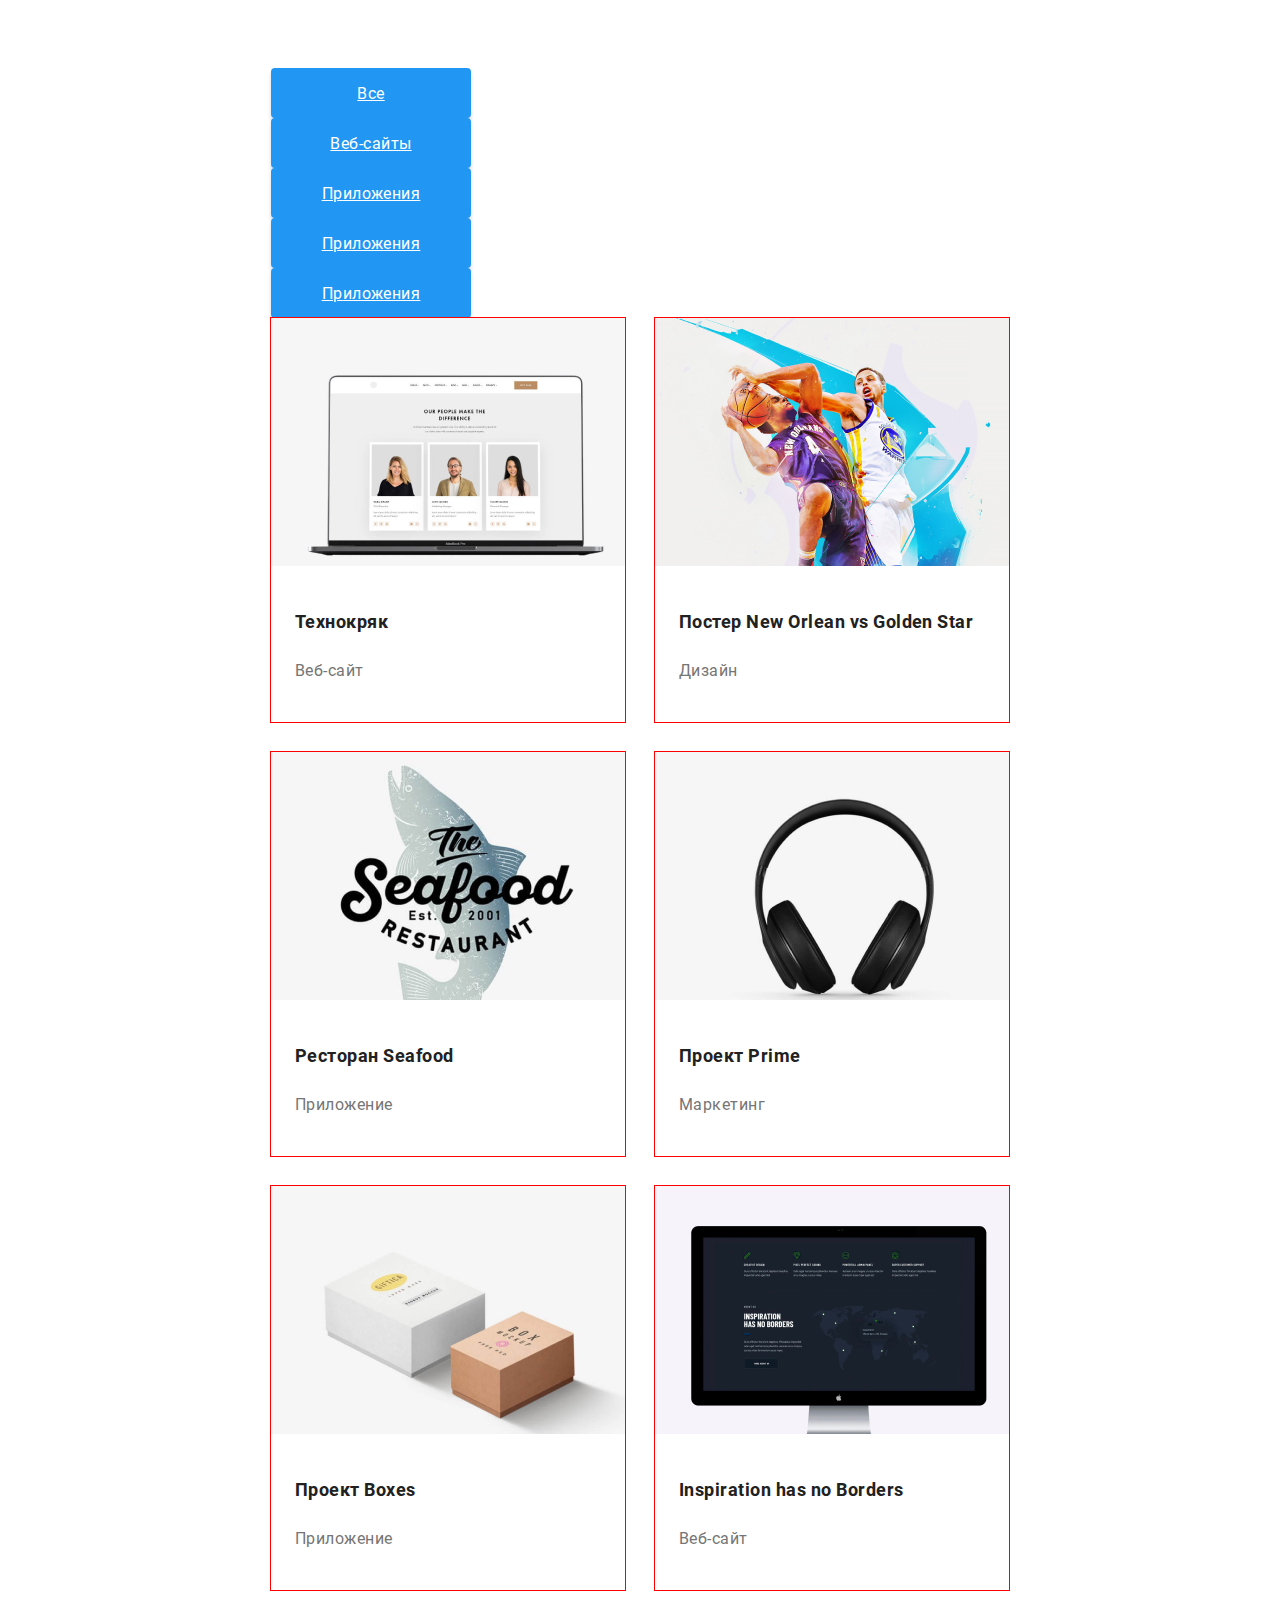
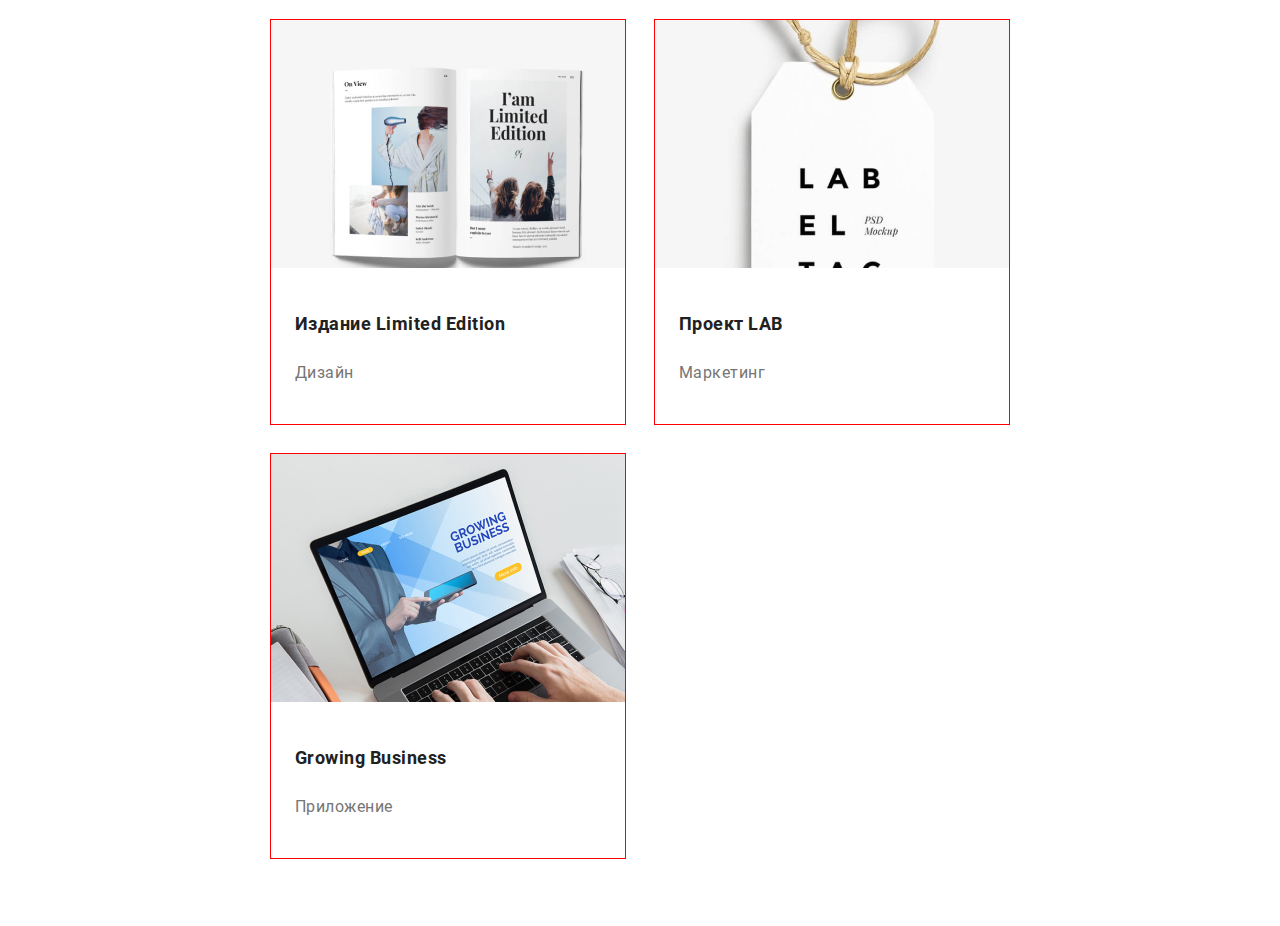
==== commit 9dd8534d: "20201002_evening" ====
--- a/portfolio.html
+++ b/portfolio.html
@@ -1,269 +1,206 @@
 <!DOCTYPE html>
-<html lang="ru">
+<html lang="en">
   <head>
     <meta charset="UTF-8" />
     <meta name="viewport" content="width=device-width, initial-scale=1.0" />
-    <title>WebStudio-Portfolio</title>
-    <link rel="stylesheet" href="./css/modern-normalize.css" />
+    <title>WebStudio Portfolio</title>
     <link rel="stylesheet" href="./css/common.css" />
-    <link rel="stylesheet" href="./css/portfolio.css" />
-    <!-- <link rel="stylesheet" href="./css/test.css" /> -->
   </head>
   <body>
-    <!-- header & navigation -->
-    <!-- верхній рядок з навігацією -->
-    <header class="header">
-      <div class="container">
-        <a href="./index.html" class="logo">
-          <span class="logo-text0">Web</span>
-          <span class="logo-text1">Studio</span>
-        </a>
-        <nav class="navigation">
-          <ul class="list">
-            <li class="list-item">
-              <a href="./index.html" class="link">
-                <span class="text">Студия</span>
-              </a>
-            </li>
-            <li class="list-item">
-              <a href="./portfolio.html" class="link current">
-                <span class="text">Портфолио</span>
-              </a>
-            </li>
-            <li class="list-item">
-              <a href="#contacts" class="link">
-                <span class="text">Контакты</span>
-              </a>
-            </li>
-          </ul>
-        </nav>
-
-        <ul class="contacts list">
-          <li class="list-item">
-            <a href="./test.html" class="link">
-              <svg class="icon">
-                <use
-                  href="./images/common/icons/social-icons.svg#envelope"
-                ></use>
-              </svg>
-              <span class="text">info@devstudio.com</span>
-            </a>
-          </li>
-          <li class="list-item">
-            <a href="./test.html" class="link">
-              <svg class="icon">
-                <use
-                  href="./images/common/icons/social-icons.svg#smartphone"
-                ></use>
-              </svg>
-              <span class="text">+38 096 111 11 11</span>
+    <section class="portfolio">
+      <div class="container__portfolio">
+        <ul class="list filters">
+          <li class="filter__item">
+            <a href="#" class="button">
+              <span class="text">Все</span>
+            </a>
+          </li>
+          <li class="filters__item">
+            <a href="#" class="button">
+              <span class="text">Веб-сайты</span>
+            </a>
+          </li>
+          <li class="filters__item">
+            <a href="#" class="button">
+              <span class="text">Приложения</span>
+            </a>
+          </li>
+          <li class="filters__item">
+            <a href="#" class="button">
+              <span class="text">Приложения</span>
+            </a>
+          </li>
+          <li class="filters__item">
+            <a href="#" class="button">
+              <span class="text">Приложения</span>
             </a>
           </li>
         </ul>
-      </div>
-    </header>
-    <!-- ======= Portfolio section ======= -->
-    <section class="portfolio">
-      <div class="container">
-        <ul class="filter-list">
-          <li class="filter-item">
-            <a href="#" class="button">
-              <span class="text">Все</span>
-            </a>
-          </li>
-          <li class="filter-item">
-            <a href="#" class="button">
-              <span class="text">Веб-сайты</span>
-            </a>
-          </li>
-          <li class="filter-item">
-            <a href="#" class="button">
-              <span class="text">Приложения</span>
-            </a>
-          </li>
-          <li class="filter-item">
-            <a href="#" class="button">
-              <span class="text">Приложения</span>
-            </a>
-          </li>
-          <li class="filter-item">
-            <a href="#" class="button">
-              <span class="text">Приложения</span>
-            </a>
-          </li>
-        </ul>
-        <!-- ======= prjects galery ============== -->
-        <ul class="galery">
-          <li class="galery-item">
-            <div class="overlay">
-              <p>
+        <ul class="list grid grid--galery">
+          <li class="grid__item grid__item--galery">
+            <div class="galery__item__overlay">
+              <p class="item__overlay__text">
                 Технокряк это современная площадка распространения коронавируса.
                 Компании используют эту платформу для цифрового шпионажа и атак
                 на защищённые сервера конкурентов.
               </p>
             </div>
-            <div class="item-description">
-              <h3 class="h3">Технокряк</h3>
-              <p class="text">Веб-сайт</p>
-            </div>
-          </li>
-          <li class="galery-item">
-            <div class="overlay">
-              <p></p>
-            </div>
-            <div class="item-description">
-              <h3 class="h3">Постер New Orlean vs Golden Star</h3>
-              <p class="text">Дизайн</p>
-            </div>
-          </li>
-          <li class="galery-item">
-            <div class="overlay"></div>
-            <div class="item-description">
-              <h3 class="h3">Ресторан Seafood</h3>
-              <p class="text">Приложение</p>
-            </div>
-          </li>
-          <li class="galery-item">
-            <div class="overlay"></div>
-            <div class="item-description">
-              <h3 class="h3">Проект Prime</h3>
-              <p class="text">Маркетинг</p>
-            </div>
-          </li>
-          <li class="galery-item">
-            <div class="overlay"></div>
-            <div class="item-description">
-              <h3 class="h3">Проект Boxes</h3>
-              <p class="text">Приложение</p>
-            </div>
-          </li>
-          <li class="galery-item">
-            <div class="overlay"></div>
-            <div class="item-description">
-              <h3 class="h3">Inspiration has no Borders</h3>
-              <p class="text">Веб-сайт</p>
-            </div>
-          </li>
-          <li class="galery-item">
-            <div class="overlay"></div>
-            <div class="item-description">
-              <h3 class="h3">Издание Limited Edition</h3>
-              <p class="text">Дизайн</p>
-            </div>
-          </li>
-          <li class="galery-item">
-            <div class="overlay"></div>
-            <div class="item-description">
-              <h3 class="h3">Проект LAB</h3>
-              <p class="text">Маркетинг</p>
-            </div>
-          </li>
-          <li class="galery-item">
-            <div class="overlay"></div>
-            <div class="item-description">
-              <h3 class="h3">Growing Business</h3>
-              <p class="text">Приложение</p>
+            <div class="item__description__container">
+              <h3 class="item__title">Технокряк</h3>
+              <p class="item__description">Веб-сайт</p>
+            </div>
+          </li>
+          <li class="grid__item grid__item--galery galery-item">
+            <div class="galery__item__overlay">
+              <p class="item__overlay__text">Lorem ipsum dolor sit amet.</p>
+            </div>
+            <div class="item__description__container">
+              <h3 class="item__title">Постер New Orlean vs Golden Star</h3>
+              <p class="item__description">Дизайн</p>
+            </div>
+          </li>
+          <li class="grid__item grid__item--galery">
+            <div class="galery__item__overlay">
+              <p class="item__overlay__text">Lorem ipsum dolor sit amet.</p>
+            </div>
+            <div class="item__description__container">
+              <h3 class="item__title">Ресторан Seafood</h3>
+              <p class="item__description">Приложение</p>
+            </div>
+          </li>
+          <li class="grid__item grid__item--galery">
+            <div class="galery__item__overlay">
+              <p class="item__overlay__text">Lorem ipsum dolor sit amet.</p>
+            </div>
+            <div class="item__description__container">
+              <h3 class="item__title">Проект Prime</h3>
+              <p class="item__description">Маркетинг</p>
+            </div>
+          </li>
+          <li class="grid__item grid__item--galery">
+            <div class="galery__item__overlay">
+              <p class="item__overlay__text">Lorem ipsum dolor sit amet.</p>
+            </div>
+            <div class="item__description__container">
+              <h3 class="item__title">Проект Boxes</h3>
+              <p class="item__description">Приложение</p>
+            </div>
+          </li>
+          <li class="grid__item grid__item--galery">
+            <div class="galery__item__overlay">
+              <p class="item__overlay__text">Lorem ipsum dolor sit amet.</p>
+            </div>
+            <div class="item__description__container">
+              <h3 class="item__title">Inspiration has no Borders</h3>
+              <p class="item__description">Веб-сайт</p>
+            </div>
+          </li>
+          <li class="grid__item grid__item--galery">
+            <div class="galery__item__overlay">
+              <p class="item__overlay__text">Lorem ipsum dolor sit amet.</p>
+            </div>
+            <div class="item__description__container">
+              <h3 class="item__title">Издание Limited Edition</h3>
+              <p class="item__description">Дизайн</p>
+            </div>
+          </li>
+          <li class="grid__item grid__item--galery">
+            <div class="galery__item__overlay">
+              <p class="item__overlay__text">Lorem ipsum dolor sit amet.</p>
+            </div>
+            <div class="item__description__container">
+              <h3 class="item__title">Проект LAB</h3>
+              <p class="item__description">Маркетинг</p>
+            </div>
+          </li>
+          <li class="grid__item grid__item--galery">
+            <div class="galery__item__overlay">
+              <p class="item__overlay__text">Lorem ipsum dolor sit amet.</p>
+            </div>
+            <div class="item__description__container">
+              <h3 class="item__title">Growing Business</h3>
+              <p class="item__description">Приложение</p>
             </div>
           </li>
         </ul>
       </div>
     </section>
-    <!-- ===== footer: contacts, social links & subscribe ====== -->
-    <footer class="footer">
-      <div class="container">
-        <address class="footer-item footer-addr-container" id="contacts">
-          <ul class="footer-addr" id="contacts">
-            <!-- logo -->
-            <li class="addr-item">
-              <a class="logo" href="./index.html">
-                <span class="logo-text0">Web</span>
-                <span class="logo-text2">Studio</span>
-              </a>
-            </li>
-            <!-- address -->
-            <li class="addr-item">
-              <a class="footer-link" href="./index.html">
-                <span class="addr-text">г. Киев, пр-т Леси Украинки, 26</span>
-              </a>
-            </li>
-            <!-- e-mail -->
-            <li class="addr-item">
-              <a class="footer-link" href="./index.html">
-                <span class="addr-text">info@example.com</span>
-              </a>
-            </li>
-            <!-- phone -->
-            <li class="addr-item">
-              <a class="footer-link" href="./index.html">
-                <span class="addr-text">+38 099 111 11 11</span>
-              </a>
-            </li>
-          </ul>
-        </address>
-        <div class="footer-item footer-social">
-          <h3 class="h3">присоединяйтесь</h3>
-          <ul class="socials">
-            <li class="socials_item">
-              <a href="#" class="footer-social-link social-link">
-                <svg class="social-icon footer-icon">
-                  <use
-                    href="./images/common/icons/social-icons.svg#instagram"
-                  ></use>
-                </svg>
-              </a>
-            </li>
-            <li class="socials_item">
-              <a href="#" class="footer-social-link social-link">
-                <svg class="social-icon footer-icon">
-                  <use
-                    href="./images/common/icons/social-icons.svg#twitter"
-                  ></use>
-                </svg>
-              </a>
-            </li>
-            <li class="socials_item">
-              <a href="#" class="footer-social-link social-link">
-                <svg class="social-icon footer-icon">
-                  <use
-                    href="./images/common/icons/social-icons.svg#facebook"
-                  ></use>
-                </svg>
-              </a>
-            </li>
-            <li class="socials_item">
-              <a href="#" class="footer-social-link social-link">
-                <svg class="social-icon footer-icon">
-                  <use
-                    href="./images/common/icons/social-icons.svg#linkedin"
-                  ></use>
-                </svg>
-              </a>
-            </li>
-          </ul>
-        </div>
-        <form class="footer-item subscribe">
-          <label class="h3" for="email">Подпишитесь на рассылку</label>
-          <div class="container">
-            <input
-              class="input"
-              type="email"
-              name="email"
-              id="email"
-              placeholder="E-mail"
-            />
-
-            <button class="button" type="submit">
-              <div class="container">
-                <span>Подписаться</span>
-                <svg class="icon">
-                  <use href="./images/common/icons/social-icons.svg#send"></use>
-                </svg>
-              </div>
-            </button>
-          </div>
-          <!-- <span>E-mail</span> -->
-        </form>
-      </div>
-    </footer>
   </body>
 </html>
+
+<!-- +++++++++++++++++++++++++++++++ -->
+
+<!-- ======= prjects galery ============== -->
+<!-- <ul class="galery">
+      <li class="galery-item">
+        <div class="overlay">
+          <p>
+            Технокряк это современная площадка распространения коронавируса.
+            Компании используют эту платформу для цифрового шпионажа и атак на
+            защищённые сервера конкурентов.
+          </p>
+        </div>
+        <div class="item-description">
+          <h3 class="h3">Технокряк</h3>
+          <p class="text">Веб-сайт</p>
+        </div>
+      </li>
+      <li class="galery-item">
+        <div class="overlay">
+          <p></p>
+        </div>
+        <div class="item-description">
+          <h3 class="h3">Постер New Orlean vs Golden Star</h3>
+          <p class="text">Дизайн</p>
+        </div>
+      </li>
+      <li class="galery-item">
+        <div class="overlay"></div>
+        <div class="item-description">
+          <h3 class="h3">Ресторан Seafood</h3>
+          <p class="text">Приложение</p>
+        </div>
+      </li>
+      <li class="galery-item">
+        <div class="overlay"></div>
+        <div class="item-description">
+          <h3 class="h3">Проект Prime</h3>
+          <p class="text">Маркетинг</p>
+        </div>
+      </li>
+      <li class="galery-item">
+        <div class="overlay"></div>
+        <div class="item-description">
+          <h3 class="h3">Проект Boxes</h3>
+          <p class="text">Приложение</p>
+        </div>
+      </li>
+      <li class="galery-item">
+        <div class="overlay"></div>
+        <div class="item-description">
+          <h3 class="h3">Inspiration has no Borders</h3>
+          <p class="text">Веб-сайт</p>
+        </div>
+      </li>
+      <li class="galery-item">
+        <div class="overlay"></div>
+        <div class="item-description">
+          <h3 class="h3">Издание Limited Edition</h3>
+          <p class="text">Дизайн</p>
+        </div>
+      </li>
+      <li class="galery-item">
+        <div class="overlay"></div>
+        <div class="item-description">
+          <h3 class="h3">Проект LAB</h3>
+          <p class="text">Маркетинг</p>
+        </div>
+      </li>
+      <li class="galery-item">
+        <div class="overlay"></div>
+        <div class="item-description">
+          <h3 class="h3">Growing Business</h3>
+          <p class="text">Приложение</p>
+        </div>
+      </li>
+    </ul> -->
--- a/css/common.css
+++ b/css/common.css
@@ -1,5 +1,3 @@
-/* fonts */
-/* fonts to use */
 /* fonts to use */
 @font-face {
   font-family: "Raleway";
@@ -36,6 +34,824 @@
   font-style: normal;
 }
 
+.container__clients, .container__team, .container__directions, .container__features, .container__portfolio {
+  min-width: 320px;
+  width: 100%;
+  margin: 0 auto;
+  padding: 60px 15px;
+}
+
+@media (max-width: 479px) {
+  .container__clients, .container__team, .container__directions, .container__features, .container__portfolio {
+    width: 100%;
+  }
+}
+
+@media (min-width: 480px) and (max-width: 767px) {
+  .container__clients, .container__team, .container__directions, .container__features, .container__portfolio {
+    width: 100%;
+    padding: 60px 15px;
+  }
+}
+
+@media (min-width: 768px) and (max-width: 1599px) {
+  .container__clients, .container__team, .container__directions, .container__features, .container__portfolio {
+    width: 768px;
+    padding: 60px 15px;
+  }
+}
+
+@media (min-width: 1600px) {
+  .container__clients, .container__team, .container__directions, .container__features, .container__portfolio {
+    width: 1600px;
+    padding: 94px 215px;
+  }
+}
+
+.list_social {
+  display: flex;
+  align-items: center;
+  justify-content: center;
+}
+
+.icon {
+  stroke-width: 0;
+  stroke: currentColor;
+}
+
+.social_icon {
+  height: 20px;
+  width: 20px;
+}
+
+.container__clients, .container__team, .container__directions, .container__features, .container__portfolio {
+  min-width: 320px;
+  width: 100%;
+  margin: 0 auto;
+  padding: 60px 15px;
+}
+
+@media (max-width: 479px) {
+  .container__clients, .container__team, .container__directions, .container__features, .container__portfolio {
+    width: 100%;
+  }
+}
+
+@media (min-width: 480px) and (max-width: 767px) {
+  .container__clients, .container__team, .container__directions, .container__features, .container__portfolio {
+    width: 100%;
+    padding: 60px 15px;
+  }
+}
+
+@media (min-width: 768px) and (max-width: 1599px) {
+  .container__clients, .container__team, .container__directions, .container__features, .container__portfolio {
+    width: 768px;
+    padding: 60px 15px;
+  }
+}
+
+@media (min-width: 1600px) {
+  .container__clients, .container__team, .container__directions, .container__features, .container__portfolio {
+    width: 1600px;
+    padding: 94px 215px;
+  }
+}
+
+@media (min-width: 480px) and (max-width: 767px) {
+  .clients {
+    display: flex;
+  }
+}
+
+@media (min-width: 768px) and (max-width: 1599px) {
+  .clients {
+    display: flex;
+  }
+}
+
+@media (min-width: 1600px) {
+  .clients {
+    display: flex;
+  }
+}
+
+.grid__item--client {
+  position: relative;
+  background-repeat: no-repeat;
+  background-size: cover;
+  background-position: center;
+}
+
+@media (max-width: 479px) {
+  .grid__item--client {
+    width: 100%;
+    margin: 0px;
+  }
+  .grid__item--client:not(:last-child) {
+    margin-bottom: 30px;
+  }
+}
+
+@media (min-width: 480px) and (max-width: 767px) {
+  .grid__item--client {
+    width: calc((100% - 1 * 30px) / 2);
+  }
+  .grid__item--client:not(:nth-child(2n)) {
+    margin-right: 30px;
+  }
+  .grid__item--client:nth-child(-n + 4) {
+    margin-bottom: calc(30px);
+  }
+}
+
+@media (min-width: 768px) and (max-width: 1599px) {
+  .grid__item--client {
+    width: calc((100% - 2 * 30px) / 3);
+    margin-bottom: 30px;
+  }
+  .grid__item--client:not(:nth-child(3n)) {
+    margin-right: 30px;
+  }
+  .grid__item--client:nth-child(-n + 3) {
+    margin-bottom: 30px;
+  }
+}
+
+@media (min-width: 1600px) {
+  .grid__item--client {
+    width: calc((100% - 5 * 30px) / 6);
+    margin-bottom: 0px;
+  }
+  .grid__item--client:not(:nth-child(6n)) {
+    margin-right: 30px;
+  }
+}
+
+.client__link {
+  border-radius: 4px;
+  border: 1px solid;
+  border-color: #afb1b8;
+  fill: #afb1b8;
+  transition-property: border-collor, fill;
+  transition: 1s cubic-bezier(0.4, 0, 0.2, 1);
+}
+
+.client__link:hover {
+  border-color: #2196f3;
+  fill: #2196f3;
+}
+
+.client__icon-container {
+  display: flex;
+  justify-content: center;
+  align-items: center;
+  height: 120px;
+  width: 100%;
+  margin: 0 auto;
+}
+
+.client__icon {
+  width: 90px;
+  height: 90px;
+  fill: inherit;
+}
+
+.client__label {
+  display: none;
+  margin: 30px auto 10px;
+  font-weight: bold;
+  font-size: 14px;
+  line-height: 16px;
+  letter-spacing: 0.03em;
+  text-transform: uppercase;
+  color: #212121;
+}
+
+.client__description {
+  display: none;
+  margin: 0px;
+  font-weight: normal;
+  font-size: 14px;
+  line-height: 24px;
+  /* or 171% */
+  letter-spacing: 0.03em;
+  color: #757575;
+}
+
+.container__clients, .container__team, .container__directions, .container__features, .container__portfolio {
+  min-width: 320px;
+  width: 100%;
+  margin: 0 auto;
+  padding: 60px 15px;
+}
+
+@media (max-width: 479px) {
+  .container__clients, .container__team, .container__directions, .container__features, .container__portfolio {
+    width: 100%;
+  }
+}
+
+@media (min-width: 480px) and (max-width: 767px) {
+  .container__clients, .container__team, .container__directions, .container__features, .container__portfolio {
+    width: 100%;
+    padding: 60px 15px;
+  }
+}
+
+@media (min-width: 768px) and (max-width: 1599px) {
+  .container__clients, .container__team, .container__directions, .container__features, .container__portfolio {
+    width: 768px;
+    padding: 60px 15px;
+  }
+}
+
+@media (min-width: 1600px) {
+  .container__clients, .container__team, .container__directions, .container__features, .container__portfolio {
+    width: 1600px;
+    padding: 94px 215px;
+  }
+}
+
+.team {
+  background-color: #f5f4fa;
+}
+
+.grid__item--team {
+  background-color: #fff;
+  box-shadow: 0px 1px 3px rgba(0, 0, 0, 0.12), 0px 1px 1px rgba(0, 0, 0, 0.14), 0px 2px 1px rgba(0, 0, 0, 0.2);
+  border-radius: 0px 0px 4px 4px;
+}
+
+@media (min-width: 480px) and (max-width: 767px) {
+  .grid__item--team {
+    width: 100%;
+  }
+  .grid__item--team:not(:last-child) {
+    margin-bottom: 30px;
+  }
+}
+
+@media (min-width: 768px) and (max-width: 1599px) {
+  .grid__item--team {
+    width: calc((100% - 1 * 30px) / 2);
+  }
+  .grid__item--team:not(:nth-child(2n)) {
+    margin-right: 30px;
+  }
+  .grid__item--team:nth-child(-n + 2) {
+    margin-bottom: calc(30px);
+  }
+}
+
+@media (min-width: 1600px) {
+  .grid__item--team {
+    width: calc((100% - 3 * 30px) / 4);
+    margin-bottom: 0px;
+  }
+  .grid__item--team:not(:nth-child(4n)) {
+    margin-right: 30px;
+    margin-bottom: 0px;
+  }
+}
+
+.team__member__socials {
+  width: 100%;
+  padding: 0px 30px 30px;
+}
+
+.team-social {
+  fill: #afb1b8;
+}
+
+.team__member__pict {
+  margin-bottom: 30px;
+}
+
+.member-name {
+  width: 100%;
+  margin-top: 0px;
+  margin-bottom: 10px;
+  font-weight: 500;
+  font-size: 16px;
+  line-height: 19px;
+  /* identical to box height */
+  text-align: center;
+  letter-spacing: 0.03em;
+  color: #212121;
+}
+
+.member-position {
+  width: 100%;
+  margin-top: 0px;
+  margin-bottom: 16px;
+  font-weight: normal;
+  font-size: 16px;
+  line-height: 19px;
+  /* identical to box height */
+  text-align: center;
+  letter-spacing: 0.03em;
+  color: #757575;
+}
+
+.container__clients, .container__team, .container__directions, .container__features, .container__portfolio {
+  min-width: 320px;
+  width: 100%;
+  margin: 0 auto;
+  padding: 60px 15px;
+}
+
+@media (max-width: 479px) {
+  .container__clients, .container__team, .container__directions, .container__features, .container__portfolio {
+    width: 100%;
+  }
+}
+
+@media (min-width: 480px) and (max-width: 767px) {
+  .container__clients, .container__team, .container__directions, .container__features, .container__portfolio {
+    width: 100%;
+    padding: 60px 15px;
+  }
+}
+
+@media (min-width: 768px) and (max-width: 1599px) {
+  .container__clients, .container__team, .container__directions, .container__features, .container__portfolio {
+    width: 768px;
+    padding: 60px 15px;
+  }
+}
+
+@media (min-width: 1600px) {
+  .container__clients, .container__team, .container__directions, .container__features, .container__portfolio {
+    width: 1600px;
+    padding: 94px 215px;
+  }
+}
+
+@media (max-width: 479px) {
+  .directions {
+    display: none;
+  }
+}
+
+@media (min-width: 480px) and (max-width: 767px) {
+  .directions {
+    display: none;
+  }
+}
+
+@media (min-width: 768px) and (max-width: 1599px) {
+  .directions {
+    display: flex;
+  }
+}
+
+@media (min-width: 1600px) {
+  .directions {
+    display: flex;
+  }
+}
+
+.container__directions {
+  padding-top: 0px;
+}
+
+.grid__item--directions {
+  position: relative;
+  height: 294px;
+  background-repeat: no-repeat;
+  background-size: cover;
+  background-position: center;
+}
+
+.grid__item--directions:nth-child(1) {
+  background-image: url(../images/studio/directions/DsktopApps.jpg);
+}
+
+.grid__item--directions:nth-child(2) {
+  background-image: url(../images/studio/directions/MobileApps.jpg);
+}
+
+.grid__item--directions:nth-child(3) {
+  background-image: url(../images/studio/directions/DesignSolutions.jpg);
+}
+
+@media (min-width: 480px) and (max-width: 767px) {
+  .grid__item--directions {
+    width: 100%;
+  }
+  .grid__item--directions:not(:last-child) {
+    margin-bottom: 30px;
+  }
+}
+
+@media (min-width: 768px) and (max-width: 1599px) {
+  .grid__item--directions {
+    width: calc((100% - 2 * 30px) / 3);
+    margin-bottom: 0px;
+  }
+  .grid__item--directions:not(:nth-child(3n)) {
+    margin-right: 30px;
+    margin-bottom: 0px;
+  }
+}
+
+@media (min-width: 1600px) {
+  .grid__item--directions {
+    width: calc((100% - 2 * 30px) / 3);
+    margin-bottom: 0px;
+  }
+  .grid__item--directions:not(:nth-child(3n)) {
+    margin-right: 30px;
+    margin-bottom: 0px;
+  }
+}
+
+.direction__label {
+  width: 100%;
+  height: 70px;
+  position: absolute;
+  bottom: 0px;
+  display: flex;
+  justify-content: center;
+  align-items: center;
+  font-weight: bold;
+  font-size: 14px;
+  line-height: 16px;
+  text-align: center;
+  letter-spacing: 0.03em;
+  text-transform: uppercase;
+  color: #ffffff;
+  background-color: rgba(47, 48, 58, 0.8);
+}
+
+.container__clients, .container__team, .container__directions, .container__features, .container__portfolio {
+  min-width: 320px;
+  width: 100%;
+  margin: 0 auto;
+  padding: 60px 15px;
+}
+
+@media (max-width: 479px) {
+  .container__clients, .container__team, .container__directions, .container__features, .container__portfolio {
+    width: 100%;
+  }
+}
+
+@media (min-width: 480px) and (max-width: 767px) {
+  .container__clients, .container__team, .container__directions, .container__features, .container__portfolio {
+    width: 100%;
+    padding: 60px 15px;
+  }
+}
+
+@media (min-width: 768px) and (max-width: 1599px) {
+  .container__clients, .container__team, .container__directions, .container__features, .container__portfolio {
+    width: 768px;
+    padding: 60px 15px;
+  }
+}
+
+@media (min-width: 1600px) {
+  .container__clients, .container__team, .container__directions, .container__features, .container__portfolio {
+    width: 1600px;
+    padding: 94px 215px;
+  }
+}
+
+@media (min-width: 480px) and (max-width: 767px) {
+  .features {
+    display: flex;
+  }
+}
+
+@media (min-width: 768px) and (max-width: 1599px) {
+  .features {
+    display: flex;
+  }
+}
+
+@media (min-width: 1600px) {
+  .features {
+    display: flex;
+  }
+}
+
+.grid__item--feature {
+  position: relative;
+  background-repeat: no-repeat;
+  background-size: cover;
+  background-position: center;
+}
+
+@media (min-width: 480px) and (max-width: 767px) {
+  .grid__item--feature {
+    width: 100%;
+  }
+  .grid__item--feature:not(:last-child) {
+    margin-bottom: 30px;
+  }
+}
+
+@media (min-width: 768px) and (max-width: 1599px) {
+  .grid__item--feature {
+    width: calc((100% - 1 * 30px) / 2);
+  }
+  .grid__item--feature:not(:nth-child(2n)) {
+    margin-right: 30px;
+  }
+  .grid__item--feature:nth-child(-n + 2) {
+    margin-bottom: calc(30px);
+  }
+}
+
+@media (min-width: 1600px) {
+  .grid__item--feature {
+    width: calc((100% - 3 * 30px) / 4);
+    margin-bottom: 0px;
+  }
+  .grid__item--feature:not(:nth-child(4n)) {
+    margin-right: 30px;
+    margin-bottom: 0px;
+  }
+}
+
+.feature__icon-container {
+  display: flex;
+  justify-content: center;
+  align-items: center;
+  height: 120px;
+  width: 100%;
+  margin: 0 auto 30px;
+  background: #f5f4fa;
+  border-radius: 4px;
+}
+
+.feature__icon {
+  width: 70px;
+  height: 70px;
+}
+
+.feature__label {
+  display: block;
+  margin: 0 auto 10px;
+  font-weight: bold;
+  font-size: 14px;
+  line-height: 16px;
+  letter-spacing: 0.03em;
+  text-transform: uppercase;
+  color: #212121;
+}
+
+.feature__description {
+  margin: 0px;
+  font-weight: normal;
+  font-size: 14px;
+  line-height: 24px;
+  /* or 171% */
+  letter-spacing: 0.03em;
+  color: #757575;
+}
+
+.container__clients, .container__team, .container__directions, .container__features, .container__portfolio {
+  min-width: 320px;
+  width: 100%;
+  margin: 0 auto;
+  padding: 60px 15px;
+}
+
+@media (max-width: 479px) {
+  .container__clients, .container__team, .container__directions, .container__features, .container__portfolio {
+    width: 100%;
+  }
+}
+
+@media (min-width: 480px) and (max-width: 767px) {
+  .container__clients, .container__team, .container__directions, .container__features, .container__portfolio {
+    width: 100%;
+    padding: 60px 15px;
+  }
+}
+
+@media (min-width: 768px) and (max-width: 1599px) {
+  .container__clients, .container__team, .container__directions, .container__features, .container__portfolio {
+    width: 768px;
+    padding: 60px 15px;
+  }
+}
+
+@media (min-width: 1600px) {
+  .container__clients, .container__team, .container__directions, .container__features, .container__portfolio {
+    width: 1600px;
+    padding: 94px 215px;
+  }
+}
+
+.hero {
+  background-color: #2f303a;
+}
+
+.container__hero {
+  display: flex;
+  flex-wrap: wrap;
+  align-items: center;
+  justify-content: center;
+  background-repeat: no-repeat;
+  background-position: center;
+  background-image: linear-gradient(to right, rgba(0, 0, 0, 0.2), rgba(0, 0, 0, 0.2)), url("../images/studio/hero/header_mobile.jpg");
+  background-color: #2f303a;
+}
+
+@media (max-width: 479px) {
+  .container__hero {
+    width: 100%;
+    height: 400px;
+    background-image: linear-gradient(to right, rgba(0, 0, 0, 0.2), rgba(0, 0, 0, 0.2)), url("../images/studio/hero/header_mobile.jpg");
+  }
+}
+
+@media (min-width: 480px) and (max-width: 767px) {
+  .container__hero {
+    width: 100%;
+    height: 400px;
+    background-image: linear-gradient(to right, rgba(0, 0, 0, 0.2), rgba(0, 0, 0, 0.2)), url("../images/studio/hero/header_mobile.jpg");
+  }
+}
+
+@media (min-width: 768px) and (max-width: 1599px) {
+  .container__hero {
+    width: 100%;
+    height: 400px;
+    background-image: linear-gradient(to right, rgba(0, 0, 0, 0.2), rgba(0, 0, 0, 0.2)), url("../images/studio/hero/header_tablet.jpg");
+  }
+}
+
+@media (min-width: 1600px) {
+  .container__hero {
+    width: 100%;
+    height: 600px;
+    background-image: linear-gradient(to right, rgba(0, 0, 0, 0.2), rgba(0, 0, 0, 0.2)), url("../images/studio/hero/header_desktop.jpg");
+  }
+}
+
+.hero-content {
+  display: flex;
+  flex-wrap: wrap;
+  justify-content: center;
+  width: 100%;
+}
+
+.container__clients, .container__team, .container__directions, .container__features, .container__portfolio {
+  min-width: 320px;
+  width: 100%;
+  margin: 0 auto;
+  padding: 60px 15px;
+}
+
+@media (max-width: 479px) {
+  .container__clients, .container__team, .container__directions, .container__features, .container__portfolio {
+    width: 100%;
+  }
+}
+
+@media (min-width: 480px) and (max-width: 767px) {
+  .container__clients, .container__team, .container__directions, .container__features, .container__portfolio {
+    width: 100%;
+    padding: 60px 15px;
+  }
+}
+
+@media (min-width: 768px) and (max-width: 1599px) {
+  .container__clients, .container__team, .container__directions, .container__features, .container__portfolio {
+    width: 768px;
+    padding: 60px 15px;
+  }
+}
+
+@media (min-width: 1600px) {
+  .container__clients, .container__team, .container__directions, .container__features, .container__portfolio {
+    width: 1600px;
+    padding: 94px 215px;
+  }
+}
+
+.header {
+  background-color: white;
+}
+
+.container__header {
+  min-width: 320px;
+  margin: 0 auto;
+  display: flex;
+  flex-wrap: wrap;
+  align-items: center;
+  justify-content: center;
+  height: 80px;
+  background-color: pink;
+}
+
+@media (max-width: 479px) {
+  .container__header {
+    width: 100%;
+  }
+}
+
+@media (min-width: 480px) and (max-width: 767px) {
+  .container__header {
+    width: 480px;
+  }
+}
+
+@media (min-width: 768px) and (max-width: 1599px) {
+  .container__header {
+    width: 768px;
+    padding: 21px 15px;
+  }
+}
+
+@media (min-width: 1600px) {
+  .container__header {
+    width: 1600px;
+    padding: 24px 215px;
+  }
+}
+
+.container__clients, .container__team, .container__directions, .container__features, .container__portfolio {
+  min-width: 320px;
+  width: 100%;
+  margin: 0 auto;
+  padding: 60px 15px;
+}
+
+@media (max-width: 479px) {
+  .container__clients, .container__team, .container__directions, .container__features, .container__portfolio {
+    width: 100%;
+  }
+}
+
+@media (min-width: 480px) and (max-width: 767px) {
+  .container__clients, .container__team, .container__directions, .container__features, .container__portfolio {
+    width: 100%;
+    padding: 60px 15px;
+  }
+}
+
+@media (min-width: 768px) and (max-width: 1599px) {
+  .container__clients, .container__team, .container__directions, .container__features, .container__portfolio {
+    width: 768px;
+    padding: 60px 15px;
+  }
+}
+
+@media (min-width: 1600px) {
+  .container__clients, .container__team, .container__directions, .container__features, .container__portfolio {
+    width: 1600px;
+    padding: 94px 215px;
+  }
+}
+
+.footer {
+  background-color: white;
+}
+
+.container__footer {
+  min-width: 320px;
+  margin: 0 auto;
+  display: flex;
+  flex-wrap: wrap;
+  align-items: center;
+  justify-content: center;
+  height: 80px;
+  background-color: pink;
+}
+
+@media (max-width: 479px) {
+  .container__footer {
+    width: 100%;
+  }
+}
+
+@media (min-width: 480px) and (max-width: 767px) {
+  .container__footer {
+    width: 480px;
+  }
+}
+
+@media (min-width: 768px) and (max-width: 1599px) {
+  .container__footer {
+    width: 768px;
+    padding: 21px 15px;
+  }
+}
+
+@media (min-width: 1600px) {
+  .container__footer {
+    width: 1600px;
+    padding: 24px 215px;
+  }
+}
+
+/* fonts to use */
 @font-face {
   font-family: "Raleway";
   src: url("../fonts/Raleway-Bold.ttf") format("truetype");
@@ -43,800 +859,351 @@
   font-style: normal;
 }
 
-.logo {
-  height: 30px;
-  font-family: "Raleway";
+@font-face {
+  font-family: "Roboto";
+  src: url("../fonts/Roboto-Regular.ttf") format("truetype");
+  font-weight: 400;
   font-style: normal;
+}
+
+@font-face {
+  font-family: "Roboto";
+  src: url("../fonts/Roboto-Medium.ttf") format("truetype");
+  font-weight: 500;
+  font-style: normal;
+}
+
+@font-face {
+  font-family: "Roboto";
+  src: url("../fonts/Roboto-Bold.ttf") format("truetype");
+  font-weight: 700;
+  font-style: normal;
+}
+
+@font-face {
+  font-family: "Roboto";
+  src: url("../fonts/Roboto-Black.ttf") format("truetype");
+  font-weight: 900;
+  font-style: normal;
+}
+
+.container__clients, .container__team, .container__directions, .container__features, .container__portfolio {
+  min-width: 320px;
+  width: 100%;
+  margin: 0 auto;
+  padding: 60px 15px;
+}
+
+@media (max-width: 479px) {
+  .container__clients, .container__team, .container__directions, .container__features, .container__portfolio {
+    width: 100%;
+  }
+}
+
+@media (min-width: 480px) and (max-width: 767px) {
+  .container__clients, .container__team, .container__directions, .container__features, .container__portfolio {
+    width: 100%;
+    padding: 60px 15px;
+  }
+}
+
+@media (min-width: 768px) and (max-width: 1599px) {
+  .container__clients, .container__team, .container__directions, .container__features, .container__portfolio {
+    width: 768px;
+    padding: 60px 15px;
+  }
+}
+
+@media (min-width: 1600px) {
+  .container__clients, .container__team, .container__directions, .container__features, .container__portfolio {
+    width: 1600px;
+    padding: 94px 215px;
+  }
+}
+
+.portfolio {
+  width: 100%;
+  background-color: #fff;
+}
+
+.grid--galery {
+  justify-content: center;
+}
+
+@media (min-width: 768px) and (max-width: 1599px) {
+  .grid--galery {
+    justify-content: flex-start;
+  }
+}
+
+@media (min-width: 1600px) {
+  .grid--galery {
+    justify-content: flex-start;
+  }
+}
+
+.grid__item--galery {
+  position: relative;
+  overflow: hidden;
+  height: 404px;
+}
+
+@media (max-width: 479px) {
+  .grid__item--galery {
+    width: 100%;
+    margin: 0px;
+  }
+  .grid__item--galery:not(:last-child) {
+    margin-bottom: 30px;
+  }
+}
+
+@media (min-width: 480px) and (max-width: 767px) {
+  .grid__item--galery {
+    max-width: 450px;
+    width: 100%;
+    margin: 0px auto;
+  }
+  .grid__item--galery:not(:last-child) {
+    margin-bottom: 30px;
+  }
+}
+
+@media (min-width: 768px) and (max-width: 1599px) {
+  .grid__item--galery {
+    width: calc((100% - 1 * 30px) / 2);
+    margin-bottom: 30px;
+  }
+  .grid__item--galery:not(:nth-child(2n)) {
+    margin-right: 30px;
+  }
+  .grid__item--galery:nth-child(-n + 8) {
+    margin-bottom: 30px;
+  }
+}
+
+@media (min-width: 1600px) {
+  .grid__item--galery {
+    width: calc((100% - 2 * 30px) / 3);
+    margin-bottom: 0px;
+  }
+  .grid__item--galery:not(:nth-child(3n)) {
+    margin-right: 30px;
+  }
+  .grid__item--galery:nth-child(-n + 6) {
+    margin-bottom: 30px;
+  }
+}
+
+.item__description__container {
+  /* height: 110px; */
+  position: absolute;
+  width: 100%;
+  z-index: 2;
+  bottom: 0px;
+  left: 0px;
+  padding: 20px 24px;
+  background-color: #ffffff;
+  border: none;
+}
+
+.item__title {
+  margin-bottom: 4px;
   font-weight: bold;
+  font-size: 18px;
+  line-height: 36px;
+  color: #212121;
+}
+
+.item__description {
+  font-weight: normal;
+  font-size: 16px;
+  line-height: 187%;
+  /* identical to box height, or 30px */
   letter-spacing: 0.03em;
-  font-size: 0px;
-  text-decoration: none;
-  color: #2196f3;
-}
-
-.logo:visited {
-  color: inherit;
-  text-decoration: inherit;
-}
-
-.logo__text {
-  line-height: 30px;
-  font-size: 26px;
-  line-height: 31px;
-}
-
-.text--blue {
-  color: #2196f3;
-}
-
-.text--dark {
-  color: #212121;
-}
-
-.text--light {
-  color: #ffffff;
-}
-
-.logo--header {
-  display: -webkit-box;
-  display: -ms-flexbox;
-  display: flex;
-  -ms-flex-wrap: nowrap;
-      flex-wrap: nowrap;
-  -webkit-box-align: center;
-      -ms-flex-align: center;
-          align-items: center;
-  -webkit-box-pack: center;
-      -ms-flex-pack: center;
-          justify-content: center;
-  margin-right: 93px;
-}
-
-.logo--footer {
-  display: -webkit-box;
-  display: -ms-flexbox;
-  display: flex;
-  -ms-flex-wrap: nowrap;
-      flex-wrap: nowrap;
-  -webkit-box-align: center;
-      -ms-flex-align: center;
-          align-items: center;
-  -webkit-box-pack: center;
-      -ms-flex-pack: center;
-          justify-content: center;
-  margin-right: 93px;
-}
-
-/* Header decoration */
-.header {
-  background-color: white;
-}
-
-.header_container {
-  display: -webkit-box;
-  display: -ms-flexbox;
-  display: flex;
-  -ms-flex-wrap: nowrap;
-      flex-wrap: nowrap;
-  -webkit-box-align: center;
-      -ms-flex-align: center;
-          align-items: center;
-  width: 1600px;
-  margin: auto;
-  padding: 24px 215px;
-  /* outline: 1px solid royalblue; */
-}
-
-.header_navigation {
-  display: -webkit-box;
-  display: -ms-flexbox;
-  display: flex;
-  -ms-flex-wrap: nowrap;
-      flex-wrap: nowrap;
-  -webkit-box-align: center;
-      -ms-flex-align: center;
-          align-items: center;
-  -webkit-box-pack: center;
-      -ms-flex-pack: center;
-          justify-content: center;
-  margin-right: auto;
-  font-size: 0px;
-  color: #212121;
-}
-
-.list_item--nav:not(:last-child) {
-  margin-right: 50px;
-}
-
-.header .contacts {
-  display: -webkit-box;
-  display: -ms-flexbox;
-  display: flex;
-  -ms-flex-wrap: nowrap;
-      flex-wrap: nowrap;
-  -webkit-box-pack: end;
-      -ms-flex-pack: end;
-          justify-content: end;
-  margin-right: 0px;
-  font-size: 0px;
-}
-
-.header .contacts .list_item:not(:last-child) {
-  margin-right: 30px;
-}
-
-.navigation_link {
-  position: relative;
-  color: #212121;
-}
-
-.navigation_link::after {
-  display: block;
-  content: "";
+  color: #757575;
+}
+
+.galery__item__overlay {
   position: absolute;
-  top: calc(100% + 28px);
-  left: 0px;
-  line-height: 4px;
-  border-radius: 2px;
-  background-color: transparent;
-  -webkit-transition-property: all;
-  transition-property: all;
-  -webkit-transition: var(2s) cubic-bezier(0.4, 0, 0.2, 1);
-  transition: var(2s) cubic-bezier(0.4, 0, 0.2, 1);
-}
-
-.navigation_link:hover::after, .navigation_link.current::after {
-  content: "";
-  position: absolute;
-  top: calc(100% + 28px);
-  left: 0px;
-  width: 100%;
-  height: 4px;
-  background-color: #2196f3;
-  border-radius: 2px;
-}
-
-.contacts_list {
-  -webkit-box-pack: end;
-      -ms-flex-pack: end;
-          justify-content: end;
-}
-
-.contacts_link {
-  color: #757575;
-  fill: #757575;
-}
-
-.contacts_link:hover, .contacts_link.current {
-  color: #2196f3;
-  fill: #2196f3;
-}
-
-.header .link .text {
-  text-align: center;
-  font-family: Roboto;
-  font-style: normal;
-  font-weight: 500;
-  font-size: 14px;
-  line-height: 16px;
-  letter-spacing: 0.02em;
-  vertical-align: inherit;
-  color: inherit;
-}
-
-.header .icon {
-  width: 16px;
-  height: 16px;
-  margin-right: 10px;
-  vertical-align: inherit;
-  fill: inherit;
-}
-
-/* ====== footer decoration ======= */
-.footer {
-  display: block;
-  /* padding-top: 94px;
-  padding-bottom: 94px; */
-  /* height: 370px; */
-  background-color: #2f303a;
-}
-
-.footer > .container {
-  display: -webkit-box;
-  display: -ms-flexbox;
-  display: flex;
-  /* background-color: darkgrey; */
-  /* border: 1px solid green; */
-  width: 1600px;
-  /* height: 252px; */
-  margin: auto;
-  padding: 60px 215px;
-  font-family: Roboto;
-  font-style: normal;
-}
-
-.footer-item {
-  display: inline-block;
-}
-
-.footer-addr-container {
-  margin-right: 70px;
-  font-size: 0px;
-  /* border: 1px solid green; */
-}
-
-.footer-addr {
-  padding: 0px;
+  z-index: 1;
+  width: 100%;
+  top: 0;
+  left: 0;
+  transform: translatey(100%);
+  width: 370px;
+  height: 294px;
+  padding: 63px 24px;
+  background: rgba(33, 150, 243, 0.9);
+  transition-property: transform;
+  transition: 1s cubic-bezier(0.4, 0, 0.2, 1);
+}
+
+.grid__item--galery:hover .galery__item__overlay {
+  transform: translatey(0);
+}
+
+.item__overlay__text {
   margin: 0px;
-}
-
-.addr-item {
-  text-decoration: none;
-  list-style-type: none;
-  font-size: 0px;
-}
-
-.addr-item:not(:last-child) {
-  margin-bottom: 9px;
-}
-
-.addr-item:first-child {
-  margin-bottom: 30px;
-}
-
-/* .footer .logo{
-  margin-bottom
-} */
-.footer-link,
-.footer-link:visited {
-  text-decoration: none;
-}
-
-.footer-link .addr-text {
   font-family: Roboto;
   font-style: normal;
   font-weight: normal;
-  font-size: 14px;
-  line-height: 21px;
-  /* or 171% */
+  font-size: 18px;
+  line-height: 28px;
+  /* or 156% */
   letter-spacing: 0.03em;
-  color: rgba(255, 255, 255, 0.6);
-  -webkit-transition-property: color, fill;
-  transition-property: color, fill;
-  -webkit-transition: var(--transition-duration) cubic-bezier(0.4, 0, 0.2, 1);
-  transition: var(--transition-duration) cubic-bezier(0.4, 0, 0.2, 1);
-}
-
-.footer-link:active .addr-text,
-.footer-link:focus .addr-text,
-.footer-link:hover .addr-text {
-  color: #2196f3;
-}
-
-.footer-social {
-  margin-right: auto;
-  padding-top: 12px;
-}
-
-.footer-item.subscribe {
-  margin: 0px;
-  padding-top: 12px;
-}
-
-.footer .h3 {
-  display: block;
-  margin-bottom: 20px;
-  font-family: Roboto;
-  font-style: normal;
-  font-weight: bold;
-  font-size: 14px;
-  line-height: 16px;
-  letter-spacing: 0.03em;
-  text-transform: uppercase;
-  color: var(--text-light);
-}
-
-.footer-social-link {
-  background-color: rgba(255, 255, 255, 0.1);
-}
-
-.footer-input-wrap {
-  display: -webkit-inline-box;
-  display: -ms-inline-flexbox;
-  display: inline-flex;
-  width: 358px;
-  height: 50px;
-  margin-right: 12px;
-  -webkit-box-align: center;
-      -ms-flex-align: center;
-          align-items: center;
-  color: rgba(255, 255, 255, 0.6);
-  border: 1px solid rgba(255, 255, 255, 0.3);
-  /* box-sizing: border-box; */
-  -webkit-filter: drop-shadow(0px 4px 4px rgba(0, 0, 0, 0.15));
-          filter: drop-shadow(0px 4px 4px rgba(0, 0, 0, 0.15));
-  border-radius: 4px;
-}
-
-.footer-item.subscribe .container {
-  display: -webkit-box;
-  display: -ms-flexbox;
-  display: flex;
-  -ms-flex-wrap: wrap;
-      flex-wrap: wrap;
-  max-width: 570px;
-}
-
-.footer .input {
-  display: inline-block;
-  width: 358px;
-  margin-right: 12px;
-  padding: 15px;
-  background-color: transparent;
-  border: 1px solid rgba(255, 255, 255, 0.3);
-  -webkit-filter: drop-shadow(0px 4px 4px rgba(0, 0, 0, 0.15));
-          filter: drop-shadow(0px 4px 4px rgba(0, 0, 0, 0.15));
-  border-radius: 4px;
-  color: var(--text-light);
-}
-
-.footer .input::-webkit-input-placeholder {
+  color: #ffffff;
+}
+
+/* ================================== */
+.grid__item--galery:nth-child(1) {
+  background-image: url("../images/portfolio/Technokryak.jpg");
+}
+
+.grid__item--galery:nth-child(2) {
+  background-image: url("../images/portfolio/NewOrlean-vs-GoldenStar.jpg");
+}
+
+.grid__item--galery:nth-child(3) {
+  background-image: url("../images/portfolio/Seafood.jpg");
+}
+
+.grid__item--galery:nth-child(4) {
+  background-image: url("../images/portfolio/Project-Prime.jpg");
+}
+
+.grid__item--galery:nth-child(5) {
+  background-image: url("../images/portfolio/Project-Boxes.jpg");
+}
+
+.grid__item--galery:nth-child(6) {
+  background-image: url("../images/portfolio/Inspiration-has-no-Borders.jpg");
+}
+
+.grid__item--galery:nth-child(7) {
+  background-image: url("../images/portfolio/Limited-Edition.jpg");
+}
+
+.grid__item--galery:nth-child(8) {
+  background-image: url("../images/portfolio/Project-LAB.jpg");
+}
+
+.grid__item--galery:nth-child(9) {
+  background-image: url("../images/portfolio/Growing-Business.jpg");
+}
+
+html {
+  box-sizing: border-box;
+}
+
+*,
+*::after,
+*::before {
+  box-sizing: inherit;
+}
+
+body {
+  min-width: 320px;
   font-family: Roboto;
   font-style: normal;
   font-weight: normal;
   font-size: 16px;
-  line-height: 20px;
-  /* identical to box height, or 125% */
-  -webkit-box-align: center;
-          align-items: center;
   letter-spacing: 0.03em;
-  color: rgba(255, 255, 255, 0.6);
-}
-
-.footer .input:-ms-input-placeholder {
-  font-family: Roboto;
-  font-style: normal;
-  font-weight: normal;
-  font-size: 16px;
-  line-height: 20px;
-  /* identical to box height, or 125% */
-  -ms-flex-align: center;
-      align-items: center;
-  letter-spacing: 0.03em;
-  color: rgba(255, 255, 255, 0.6);
-}
-
-.footer .input::-ms-input-placeholder {
-  font-family: Roboto;
-  font-style: normal;
-  font-weight: normal;
-  font-size: 16px;
-  line-height: 20px;
-  /* identical to box height, or 125% */
-  -ms-flex-align: center;
-      align-items: center;
-  letter-spacing: 0.03em;
-  color: rgba(255, 255, 255, 0.6);
-}
-
-.footer .input::placeholder {
-  font-family: Roboto;
-  font-style: normal;
-  font-weight: normal;
-  font-size: 16px;
-  line-height: 20px;
-  /* identical to box height, or 125% */
-  -webkit-box-align: center;
-      -ms-flex-align: center;
-          align-items: center;
-  letter-spacing: 0.03em;
-  color: rgba(255, 255, 255, 0.6);
-}
-
-.footer .button {
-  display: inline-block;
-  width: 200px;
-}
-
-.footer .button .container {
-  display: -webkit-box;
-  display: -ms-flexbox;
-  display: flex;
-  width: 100%;
-  /* height: 100%; */
-  -webkit-box-align: center;
-      -ms-flex-align: center;
-          align-items: center;
-  -webkit-box-pack: center;
-      -ms-flex-pack: center;
-          justify-content: center;
-}
-
-.button .icon {
+  color: #555555;
+}
+
+h1 {
+  width: 100%;
+  margin: 0px;
+  padding: 0px;
+  margin-bottom: 40px;
+  font-weight: 900;
+  line-height: 60px;
+  /* or 136% */
+  text-align: center;
+  letter-spacing: 0.06em;
+  text-transform: uppercase;
+  font-size: 26px;
+  line-height: 42px;
+  /* or 162% */
+  color: #ffffff;
+}
+
+@media (max-width: 479px) {
+  h1 {
+    min-width: 300px;
+    font-size: 20px;
+    line-height: 162%;
+  }
+}
+
+@media (min-width: 768px) and (max-width: 1599px) {
+  h1 {
+    font-size: 26px;
+    line-height: 42px;
+    /* or 162% */
+  }
+}
+
+@media (min-width: 1600px) {
+  h1 {
+    font-size: 44px;
+    line-height: 60px;
+    /* or 136% */
+  }
+}
+
+img {
   display: block;
-  width: 24px;
-  height: 24px;
-  margin-left: 10px;
-  fill: inherit;
-}
-
-/* ======= Backdrop with form ======= */
-.backdrop {
-  position: fixed;
-  top: 0%;
-  bottom: 0%;
-  left: 0%;
-  right: 0%;
-  padding: 50px;
-  overflow: auto;
-  background-color: rgba(0, 0, 0, 0.2);
-  font-family: Roboto;
-  opacity: 1;
-  visibility: visible;
-  -webkit-transition-property: opacity;
-  transition-property: opacity;
-  -webkit-transition: var(--transition-duration) cubic-bezier(0.4, 0, 0.2, 1);
-  transition: var(--transition-duration) cubic-bezier(0.4, 0, 0.2, 1);
-}
-
-.modal {
-  position: absolute;
-  top: 50%;
-  left: 50%;
-  -webkit-transform: translate(-50%, -50%);
-          transform: translate(-50%, -50%);
-  width: 100%;
-  max-width: 530px;
-  min-height: 580px;
-  padding: 40px;
-}
-
-.btn-close {
-  position: absolute;
-  top: 8px;
-  right: 8px;
-  display: -webkit-box;
-  display: -ms-flexbox;
-  display: flex;
-  width: 30px;
-  height: 30px;
-  -webkit-box-pack: center;
-      -ms-flex-pack: center;
-          justify-content: center;
-  -webkit-box-align: center;
-      -ms-flex-align: center;
-          align-items: center;
-  padding: 0px;
-  overflow: hidden;
-  border: none;
-  border-radius: 15px;
-  font-size: 11px;
-}
-
-.form {
-  max-width: 530px;
-  min-height: 580px;
-  margin: auto;
-  padding: 40px;
-  /* outline: 1px solid tomato; */
-  background: white;
-  -webkit-box-shadow: 0px 1px 3px rgba(0, 0, 0, 0.12), 0px 1px 1px rgba(0, 0, 0, 0.14), 0px 2px 1px rgba(0, 0, 0, 0.2);
-          box-shadow: 0px 1px 3px rgba(0, 0, 0, 0.12), 0px 1px 1px rgba(0, 0, 0, 0.14), 0px 2px 1px rgba(0, 0, 0, 0.2);
-  border-radius: 4px;
-  color: var(--text-dark);
-}
-
-form .h2 {
-  margin-top: 0;
-  margin-bottom: 12px;
-  font-family: Roboto;
-  font-style: normal;
+  max-width: 100%;
+  height: auto;
+}
+
+.section_title {
+  margin: 0px;
+  margin-bottom: 30px;
   font-weight: bold;
-  font-size: 20px;
-  line-height: 23px;
+  font-size: 28px;
+  line-height: 33px;
   text-align: center;
   letter-spacing: 0.03em;
-  color: var(--text-dark);
-}
-
-.label {
-  display: block;
-  width: 100%;
-  margin-bottom: 4px;
-  font-family: Roboto;
-  font-style: normal;
-  font-weight: normal;
-  font-size: 12px;
-  line-height: 14px;
-  /* identical to box height */
-  letter-spacing: 0.01em;
-  color: #757575;
-}
-
-.field {
-  position: relative;
-  height: 40px;
-  margin-bottom: 10px;
-}
-
-.field.comment {
-  height: 120px;
-  margin-bottom: 20px;
-}
-
-.field.confirm {
-  position: relative;
+  color: #212121;
+}
+
+@media (min-width: 480px) and (max-width: 767px) {
+  .section_title {
+    margin-bottom: 30px;
+  }
+}
+
+@media (min-width: 768px) and (max-width: 1599px) {
+  .section_title {
+    margin-bottom: 30px;
+  }
+}
+
+@media (min-width: 1600px) {
+  .section_title {
+    margin-bottom: 50px;
+  }
+}
+
+.list {
+  list-style: none;
+  margin: 0;
+  padding: 0;
+  width: 100%;
+  background-color: transparent;
+}
+
+.list_item {
   display: inline-block;
-  /* justify-content: center; */
-  height: 24px;
-  width: auto;
-  /* margin: auto; */
-  margin-bottom: 30px;
-  padding: 0px 12px;
-  /* outline: 1px solid green; */
-  font-family: Roboto;
-  font-style: normal;
-  font-weight: normal;
-  font-size: 14px;
-  line-height: 24px;
-  /* identical to box height, or 171% */
-  letter-spacing: 0.03em;
-  color: #757575;
-}
-
-.checkbox.confirm {
-  position: absolute;
-  /* visibility: hidden; */
-  opacity: 0;
-}
-
-.label.confirm {
-  position: relative;
-  /* display: block; */
-  width: auto;
-  /* margin-left: auto; */
-  /* margin-right: auto; */
   margin: 0;
-  line-height: 24px;
-  padding-left: 24px;
-  font-family: Roboto;
-  font-style: normal;
-  font-weight: normal;
-  font-size: 14px;
-  line-height: 24px;
-  /* identical to box height, or 171% */
-  letter-spacing: 0.03em;
-  /* justify-content: center; */
-  -webkit-transition-property: color;
-  transition-property: color;
-  -webkit-transition: var(--transition-duration) cubic-bezier(0.4, 0, 0.2, 1);
-  transition: var(--transition-duration) cubic-bezier(0.4, 0, 0.2, 1);
-  /* transition: 1s cubic-bezier(0.4, 0, 0.2, 1); */
-}
-
-.label.confirm:hover {
-  color: #2196f3;
-}
-
-.checkbox.confirm:focus + .label.confirm {
-  color: #2196f3;
-}
-
-.label.confirm::before {
-  content: "";
-  position: absolute;
-  left: 0;
-  top: 50%;
-  -webkit-transform: translateY(-50%);
-          transform: translateY(-50%);
-  /* display: block; */
-  width: 16px;
-  height: 16px;
-  background-repeat: no-repeat;
-  background-position: center;
-  border: 2px solid var(--text-dark);
-  border-radius: 2px;
-  background-color: white;
-  background-image: url(../images/modal/icon_check.svg);
-  -webkit-transition-property: border-color, background-color;
-  transition-property: border-color, background-color;
-  -webkit-transition: var(--transition-duration) cubic-bezier(0.4, 0, 0.2, 1);
-  transition: var(--transition-duration) cubic-bezier(0.4, 0, 0.2, 1);
-}
-
-.checkbox.confirm:checked + .label.confirm::before {
-  border-color: #2196f3;
-  background-color: #2196f3;
-}
-
-.link.confirm {
-  text-decoration: underline;
-  color: #2196f3;
-}
-
-.input.comment {
-  padding-left: 12px;
-  resize: none;
-}
-
-.input::-webkit-input-placeholder {
-  color: rgba(117, 117, 117, 0.5);
-}
-
-.input:-ms-input-placeholder {
-  color: rgba(117, 117, 117, 0.5);
-}
-
-.input::-ms-input-placeholder {
-  color: rgba(117, 117, 117, 0.5);
-}
-
-.input::placeholder {
-  color: rgba(117, 117, 117, 0.5);
-}
-
-.icon-wrap {
-  position: absolute;
-  top: 0;
-  left: 0;
-  width: 40px;
-  height: 40px;
-  fill: var(--text-dark);
-  -webkit-transition-property: fill;
-  transition-property: fill;
-  -webkit-transition: var(--transition-duration) cubic-bezier(0.4, 0, 0.2, 1);
-  transition: var(--transition-duration) cubic-bezier(0.4, 0, 0.2, 1);
-}
-
-.form .icon {
-  position: absolute;
-  width: 18px;
-  height: 18px;
-  top: 50%;
-  left: 50%;
-  -webkit-transform: translate(-50%, -50%);
-          transform: translate(-50%, -50%);
-  fill: inherit;
-}
-
-.input:hover + .icon-wrap,
-.input:focus + .icon-wrap {
-  fill: #2196f3;
-}
-
-.form .button {
-  display: block;
-  margin-left: auto;
-  margin-right: auto;
-  font-family: Roboto;
-  font-style: normal;
-  font-weight: bold;
-  font-size: 16px;
-  line-height: 30px;
-  text-align: center;
-  letter-spacing: 0.06em;
-  color: var(--text-light);
-}
-
-*,
-*::before,
-*::after {
-  -webkit-box-sizing: border-box;
-          box-sizing: border-box;
-}
-
-/* =====global colors===== */
-:root {
-  --icon-header: #757575;
-  --icon-team: #afb1b8;
-  --icon-clients: #afb1b8;
-  --icon-footer: #ffffff;
-  --text-dark: #212121;
-  --text-grey: #757575;
-  --text-light: #ffffff;
-  --text-transp: rgba(255, 255, 255, 0.6);
-  --baner-underlay: #2f303a;
-  --header-background: #fff;
-  --portfolio-background: #fff;
-  --transition-duration: 500ms;
-}
-
-/* ===== Utility classes ===== */
-.is-hidden {
-  opacity: 0;
-  visibility: hidden;
-}
-
-.backdrop.is-hidden {
-  opacity: 0;
-  visibility: hidden;
-}
-
-/* =====icons default colors===== */
-.team-icon {
-  -webkit-transition-property: fill;
-  transition-property: fill;
-  -webkit-transition: var(2s) cubic-bezier(0.4, 0, 0.2, 1);
-  transition: var(2s) cubic-bezier(0.4, 0, 0.2, 1);
-  fill: #afb1b8;
-}
-
-.team-icon {
-  -webkit-transition-property: fill;
-  transition-property: fill;
-  -webkit-transition: var(2s) cubic-bezier(0.4, 0, 0.2, 1);
-  transition: var(2s) cubic-bezier(0.4, 0, 0.2, 1);
-  fill: var(--icon-clients);
-}
-
-.clients-icon {
-  -webkit-transition-property: fill;
-  transition-property: fill;
-  -webkit-transition: var(--transition-duration) cubic-bezier(0.4, 0, 0.2, 1);
-  transition: var(--transition-duration) cubic-bezier(0.4, 0, 0.2, 1);
-  fill: var(--icon-clients);
-}
-
-.footer-icon {
-  -webkit-transition-property: fill;
-  transition-property: fill;
-  -webkit-transition: var(2s) cubic-bezier(0.4, 0, 0.2, 1);
-  transition: var(2s) cubic-bezier(0.4, 0, 0.2, 1);
-  fill: var(--icon-footer);
-}
-
-/* main components styles */
-.h1 {
-  font-family: Roboto;
-  font-style: normal;
-  font-weight: 900;
-  font-size: 44px;
-  letter-spacing: 0.06em;
-  text-align: center;
-  text-transform: uppercase;
-  line-height: 136%;
-}
-
-.h2 {
-  font-family: Roboto;
-  font-style: normal;
-  font-weight: bold;
-  font-size: 36px;
-  line-height: 42px;
-  letter-spacing: 0.03em;
-}
-
-.h3 {
-  margin: 0px;
-}
-
-.list {
-  display: -webkit-box;
-  display: -ms-flexbox;
-  display: flex;
-  -ms-flex-wrap: nowrap;
-      flex-wrap: nowrap;
-  -webkit-box-align: center;
-      -ms-flex-align: center;
-          align-items: center;
-  -webkit-box-pack: center;
-      -ms-flex-pack: center;
-          justify-content: center;
-  width: 100%;
-  margin: 0px;
-  padding: 0px;
-  background-color: transparent;
-  color: inherit;
-}
-
-.list_item {
-  display: block;
-  list-style: none;
-  color: inherit;
-}
-
-.list_item:not(:last-child) {
-  margin-right: 30px;
+  padding: 0;
+}
+
+.list_item--socials:not(:last-child) {
+  margin-right: 10px;
 }
 
 .link {
@@ -846,151 +1213,68 @@
 
 .link:visited {
   color: inherit;
-  text-decoration: none;
 }
 
 .link:hover, .link.current {
   color: #2196f3;
-  fill: #2196f3;
+}
+
+.link_social {
+  display: flex;
+  justify-content: center;
+  align-items: center;
+  width: 44px;
+  height: 44px;
+  border-radius: 50%;
+  transition-property: background-color, fill;
+  transition: 1s cubic-bezier(0.4, 0, 0.2, 1);
+}
+
+.link_social:hover {
+  background-color: #2196f3;
+  fill: #ffffff;
+}
+
+.grid {
+  display: flex;
+  flex-wrap: wrap;
+  width: 100%;
+}
+
+.grid__item {
+  display: flex;
+  flex-wrap: wrap;
+  margin: 0px;
+  padding: 0px;
+  outline: 1px solid red;
 }
 
 .button {
-  position: relative;
-  display: -webkit-box;
-  display: -ms-flexbox;
   display: flex;
-  -ms-flex-wrap: nowrap;
-      flex-wrap: nowrap;
-  -webkit-box-align: center;
-      -ms-flex-align: center;
-          align-items: center;
-  -webkit-box-pack: center;
-      -ms-flex-pack: center;
-          justify-content: center;
+  flex-wrap: nowrap;
+  align-items: center;
+  justify-content: center;
   width: 200px;
   height: 50px;
-  border-color: #2196f3;
   background-color: #2196f3;
-  -webkit-box-shadow: 0px 4px 4px rgba(0, 0, 0, 0.15);
-          box-shadow: 0px 4px 4px rgba(0, 0, 0, 0.15);
+  box-shadow: 0px 4px 4px rgba(0, 0, 0, 0.15);
   border-radius: 4px;
-  -webkit-transition-property: all;
-  transition-property: all;
-  -webkit-transition: var(2s) cubic-bezier(0.4, 0, 0.2, 1);
-  transition: var(2s) cubic-bezier(0.4, 0, 0.2, 1);
-  font-family: Roboto;
-  font-style: normal;
+  color: #ffffff;
+  transition-property: box-shadow;
+  transition: 1s cubic-bezier(0.4, 0, 0.2, 1);
+}
+
+.button:hover {
+  box-shadow: 0px 4px 4px rgba(0, 0, 0, 0.8);
+}
+
+.button__text {
   font-weight: bold;
   font-size: 16px;
+  line-height: 187%;
+  /* identical to box height, line-height: 30px; */
+  text-align: center;
   letter-spacing: 0.06em;
-  text-align: center;
-  line-height: 30px;
-  color: #ffffff;
-}
-
-.button:hover {
-  -webkit-box-shadow: 0px 4px 4px rgba(255, 255, 255, 0.5);
-          box-shadow: 0px 4px 4px rgba(255, 255, 255, 0.5);
-}
-
-.input {
-  display: block;
-  width: 100%;
-  height: 100%;
-  padding: 12px;
-  padding-left: 42px;
-  border: 1px solid rgba(33, 33, 33, 0.2);
-  border-radius: 4px;
-  font-style: normal;
-  font-weight: normal;
-  font-size: 14px;
-  line-height: 16px;
-  letter-spacing: 0.01em;
-  color: #212121;
-  fill: #212121;
-  -webkit-transition-property: border-color, fill;
-  transition-property: border-color, fill;
-  -webkit-transition: var(2s) cubic-bezier(0.4, 0, 0.2, 1);
-  transition: var(2s) cubic-bezier(0.4, 0, 0.2, 1);
-}
-
-.input:hover, .input:focus {
-  fill: #2196f3;
-  border-color: #2196f3;
-}
-
-.input:active, .input:focus {
-  outline-color: #2196f3;
-}
-
-/* ====social links & icons====== */
-.socials {
-  display: -webkit-box;
-  display: -ms-flexbox;
-  display: flex;
-  -ms-flex-wrap: nowrap;
-      flex-wrap: nowrap;
-  -webkit-box-align: center;
-      -ms-flex-align: center;
-          align-items: center;
-  -webkit-box-pack: center;
-      -ms-flex-pack: center;
-          justify-content: center;
-  width: 206px;
-  margin: 0px auto;
-  padding: 0px;
-  background-color: transparent;
-  /* border: 1px solid red; */
-}
-
-.socials_item {
-  list-style: none;
-  width: 44px;
-  height: 44px;
-  padding: 0px;
-}
-
-.socials_item:not(:last-child) {
-  margin-right: 10px;
-}
-
-.socials_link {
-  display: -webkit-box;
-  display: -ms-flexbox;
-  display: flex;
-  -ms-flex-wrap: nowrap;
-      flex-wrap: nowrap;
-  -webkit-box-align: center;
-      -ms-flex-align: center;
-          align-items: center;
-  -webkit-box-pack: center;
-      -ms-flex-pack: center;
-          justify-content: center;
-  width: 100%;
-  height: 100%;
-  background-color: #fff;
-  border-radius: 50%;
-  text-decoration: none;
-  -webkit-transition-property: all;
-  transition-property: all;
-  -webkit-transition: var(2s) cubic-bezier(0.4, 0, 0.2, 1);
-  transition: var(2s) cubic-bezier(0.4, 0, 0.2, 1);
-}
-
-.socials_link:active, .socials_link:focus, .socials_link:hover {
-  background-color: #2196f3;
-}
-
-.socials_link:active .social-icon,
-.socials_link:focus .social-icon,
-.socials_link:hover .social-icon {
-  fill: #ffffff;
-}
-
-.social-icon {
-  width: 20px;
-  height: 20px;
-}
-
-/* ====== header decoration ====== */
+  color: currentColor;
+}
 /*# sourceMappingURL=common.css.map */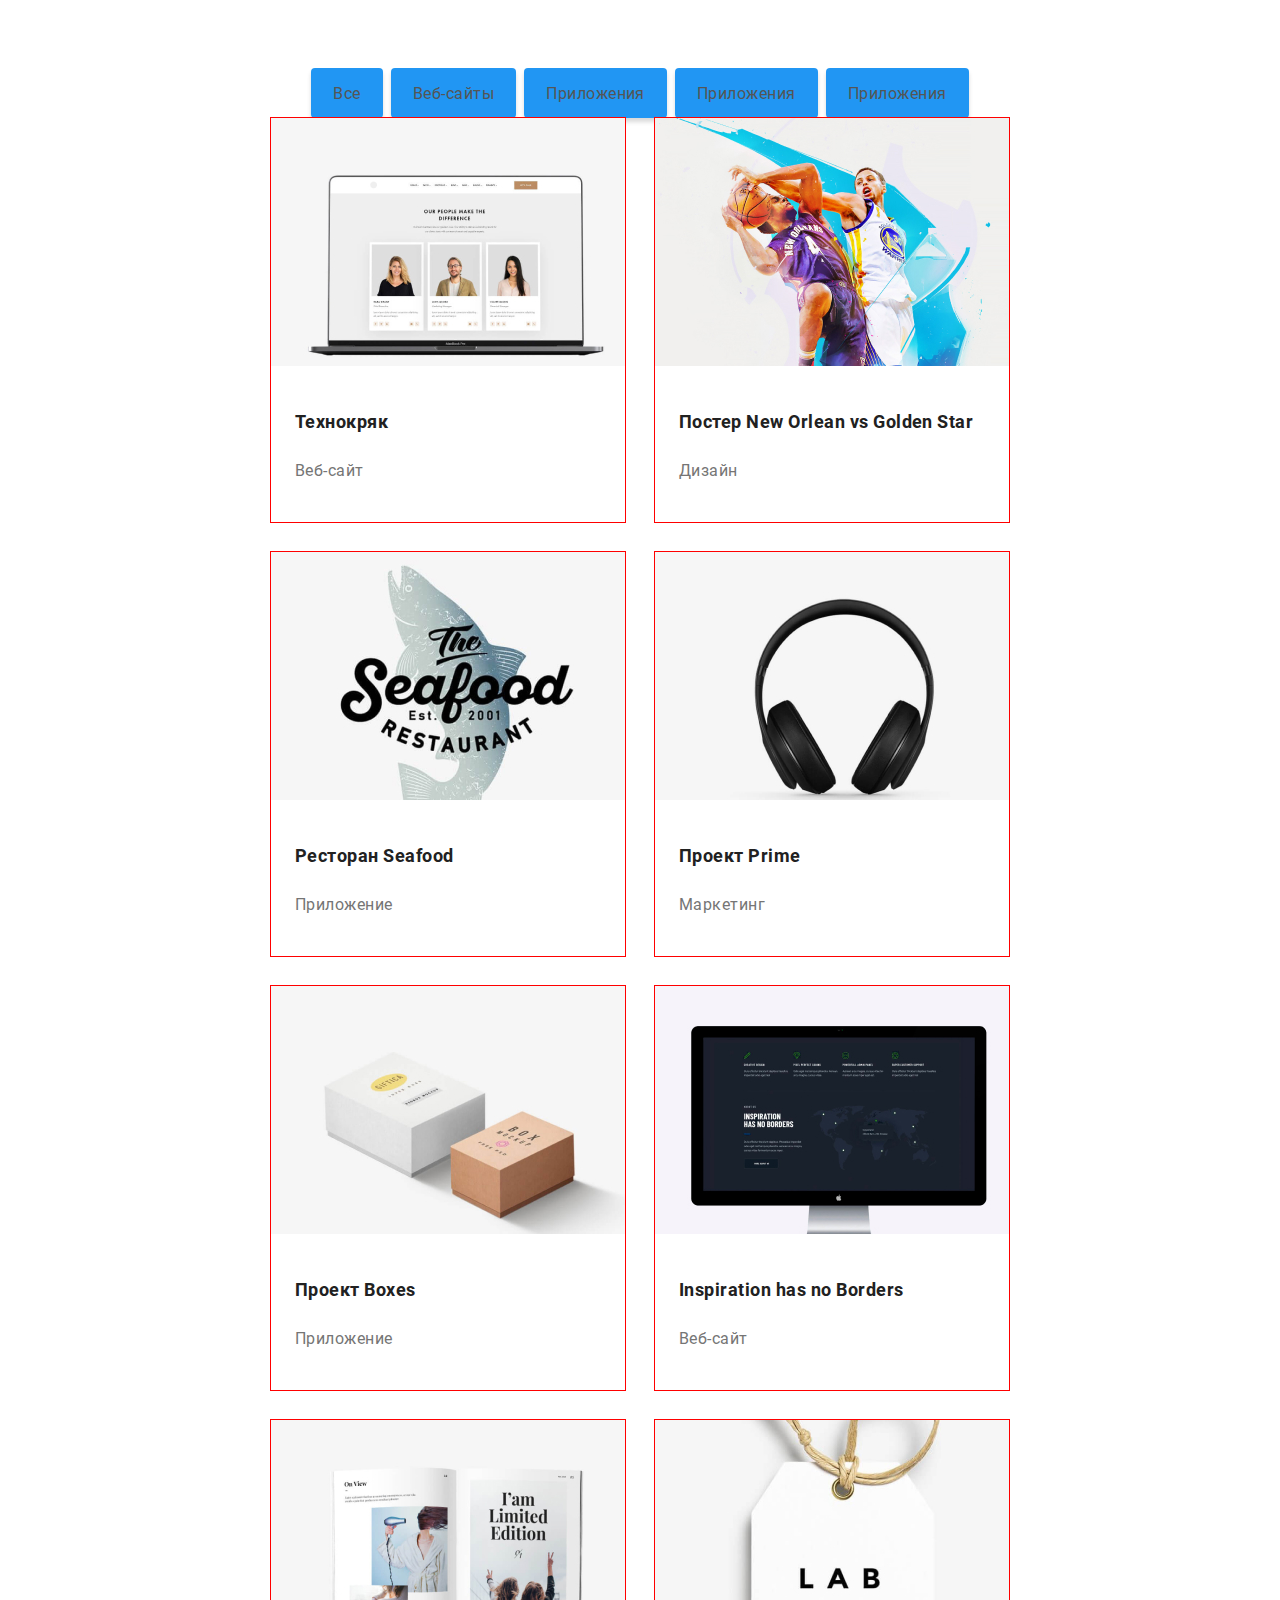
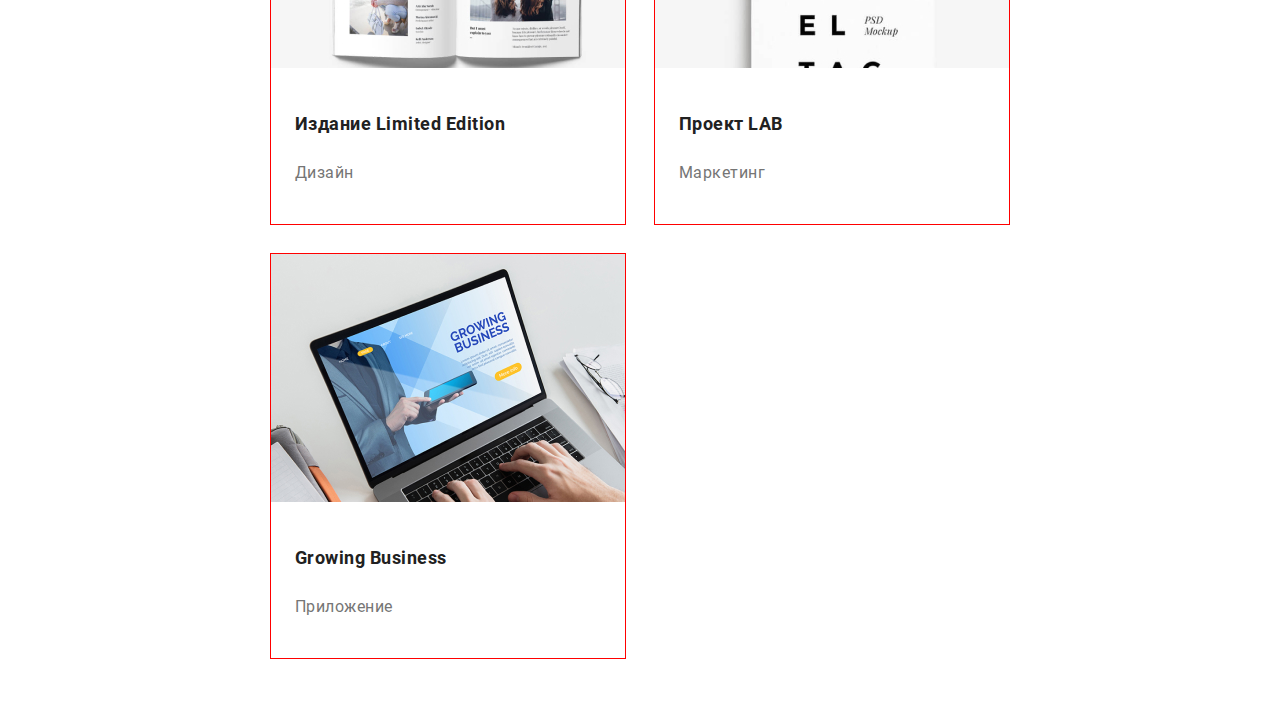
==== commit c4099d71: "20201003_header_test" ====
--- a/portfolio.html
+++ b/portfolio.html
@@ -9,29 +9,29 @@
   <body>
     <section class="portfolio">
       <div class="container__portfolio">
-        <ul class="list filters">
-          <li class="filter__item">
-            <a href="#" class="button">
+        <ul class="list grid--filters">
+          <li class="filters__item">
+            <a href="#" class="button__portfolio--filter link__portfolio">
               <span class="text">Все</span>
             </a>
           </li>
           <li class="filters__item">
-            <a href="#" class="button">
+            <a href="#" class="button__portfolio--filter link__portfolio">
               <span class="text">Веб-сайты</span>
             </a>
           </li>
           <li class="filters__item">
-            <a href="#" class="button">
+            <a href="#" class="button__portfolio--filter link__portfolio">
               <span class="text">Приложения</span>
             </a>
           </li>
           <li class="filters__item">
-            <a href="#" class="button">
+            <a href="#" class="button__portfolio--filter link__portfolio">
               <span class="text">Приложения</span>
             </a>
           </li>
           <li class="filters__item">
-            <a href="#" class="button">
+            <a href="#" class="button__portfolio--filter link__portfolio">
               <span class="text">Приложения</span>
             </a>
           </li>
--- a/css/common.css
+++ b/css/common.css
@@ -68,6 +68,47 @@
   }
 }
 
+.grid--filters {
+  display: flex;
+  flex-wrap: wrap;
+  width: 100%;
+}
+
+.button__hero, .button__portfolio--filter {
+  display: flex;
+  flex-wrap: nowrap;
+  align-items: center;
+  justify-content: center;
+  width: 200px;
+  height: 50px;
+  background-color: #2196f3;
+  box-shadow: 0px 4px 4px rgba(0, 0, 0, 0.15);
+  border-radius: 4px;
+  color: #ffffff;
+  transition-property: box-shadow;
+  transition: 1s cubic-bezier(0.4, 0, 0.2, 1);
+}
+
+.button__hero:hover, .button__portfolio--filter:hover {
+  color: #ffffff;
+  box-shadow: 0px 4px 4px rgba(0, 0, 0, 0.8);
+}
+
+.client__link, .link__header, .header__navigation__link, .link__portfolio, .link, .link_social {
+  text-decoration: none;
+  color: inherit;
+}
+
+.client__link:visited, .link__header:visited, .header__navigation__link:visited, .link__portfolio:visited, .link:visited, .link_social:visited {
+  text-decoration: none;
+  color: inherit;
+}
+
+.client__link:hover, .link__header:hover, .header__navigation__link:hover, .link__portfolio:hover, .link:hover, .link_social:hover, .current.client__link, .current.link__header, .current.header__navigation__link, .current.link__portfolio, .current.link, .current.link_social {
+  text-decoration: none;
+  color: #2196f3;
+}
+
 .list_social {
   display: flex;
   align-items: center;
@@ -116,6 +157,47 @@
     width: 1600px;
     padding: 94px 215px;
   }
+}
+
+.grid--filters {
+  display: flex;
+  flex-wrap: wrap;
+  width: 100%;
+}
+
+.button__hero, .button__portfolio--filter {
+  display: flex;
+  flex-wrap: nowrap;
+  align-items: center;
+  justify-content: center;
+  width: 200px;
+  height: 50px;
+  background-color: #2196f3;
+  box-shadow: 0px 4px 4px rgba(0, 0, 0, 0.15);
+  border-radius: 4px;
+  color: #ffffff;
+  transition-property: box-shadow;
+  transition: 1s cubic-bezier(0.4, 0, 0.2, 1);
+}
+
+.button__hero:hover, .button__portfolio--filter:hover {
+  color: #ffffff;
+  box-shadow: 0px 4px 4px rgba(0, 0, 0, 0.8);
+}
+
+.client__link, .link__header, .header__navigation__link, .link__portfolio, .link, .link_social {
+  text-decoration: none;
+  color: inherit;
+}
+
+.client__link:visited, .link__header:visited, .header__navigation__link:visited, .link__portfolio:visited, .link:visited, .link_social:visited {
+  text-decoration: none;
+  color: inherit;
+}
+
+.client__link:hover, .link__header:hover, .header__navigation__link:hover, .link__portfolio:hover, .link:hover, .link_social:hover, .current.client__link, .current.link__header, .current.header__navigation__link, .current.link__portfolio, .current.link, .current.link_social {
+  text-decoration: none;
+  color: #2196f3;
 }
 
 @media (min-width: 480px) and (max-width: 767px) {
@@ -273,6 +355,47 @@
   }
 }
 
+.grid--filters {
+  display: flex;
+  flex-wrap: wrap;
+  width: 100%;
+}
+
+.button__hero, .button__portfolio--filter {
+  display: flex;
+  flex-wrap: nowrap;
+  align-items: center;
+  justify-content: center;
+  width: 200px;
+  height: 50px;
+  background-color: #2196f3;
+  box-shadow: 0px 4px 4px rgba(0, 0, 0, 0.15);
+  border-radius: 4px;
+  color: #ffffff;
+  transition-property: box-shadow;
+  transition: 1s cubic-bezier(0.4, 0, 0.2, 1);
+}
+
+.button__hero:hover, .button__portfolio--filter:hover {
+  color: #ffffff;
+  box-shadow: 0px 4px 4px rgba(0, 0, 0, 0.8);
+}
+
+.client__link, .link__header, .header__navigation__link, .link__portfolio, .link, .link_social {
+  text-decoration: none;
+  color: inherit;
+}
+
+.client__link:visited, .link__header:visited, .header__navigation__link:visited, .link__portfolio:visited, .link:visited, .link_social:visited {
+  text-decoration: none;
+  color: inherit;
+}
+
+.client__link:hover, .link__header:hover, .header__navigation__link:hover, .link__portfolio:hover, .link:hover, .link_social:hover, .current.client__link, .current.link__header, .current.header__navigation__link, .current.link__portfolio, .current.link, .current.link_social {
+  text-decoration: none;
+  color: #2196f3;
+}
+
 .team {
   background-color: #f5f4fa;
 }
@@ -388,6 +511,47 @@
   }
 }
 
+.grid--filters {
+  display: flex;
+  flex-wrap: wrap;
+  width: 100%;
+}
+
+.button__hero, .button__portfolio--filter {
+  display: flex;
+  flex-wrap: nowrap;
+  align-items: center;
+  justify-content: center;
+  width: 200px;
+  height: 50px;
+  background-color: #2196f3;
+  box-shadow: 0px 4px 4px rgba(0, 0, 0, 0.15);
+  border-radius: 4px;
+  color: #ffffff;
+  transition-property: box-shadow;
+  transition: 1s cubic-bezier(0.4, 0, 0.2, 1);
+}
+
+.button__hero:hover, .button__portfolio--filter:hover {
+  color: #ffffff;
+  box-shadow: 0px 4px 4px rgba(0, 0, 0, 0.8);
+}
+
+.client__link, .link__header, .header__navigation__link, .link__portfolio, .link, .link_social {
+  text-decoration: none;
+  color: inherit;
+}
+
+.client__link:visited, .link__header:visited, .header__navigation__link:visited, .link__portfolio:visited, .link:visited, .link_social:visited {
+  text-decoration: none;
+  color: inherit;
+}
+
+.client__link:hover, .link__header:hover, .header__navigation__link:hover, .link__portfolio:hover, .link:hover, .link_social:hover, .current.client__link, .current.link__header, .current.header__navigation__link, .current.link__portfolio, .current.link, .current.link_social {
+  text-decoration: none;
+  color: #2196f3;
+}
+
 @media (max-width: 479px) {
   .directions {
     display: none;
@@ -517,6 +681,47 @@
     width: 1600px;
     padding: 94px 215px;
   }
+}
+
+.grid--filters {
+  display: flex;
+  flex-wrap: wrap;
+  width: 100%;
+}
+
+.button__hero, .button__portfolio--filter {
+  display: flex;
+  flex-wrap: nowrap;
+  align-items: center;
+  justify-content: center;
+  width: 200px;
+  height: 50px;
+  background-color: #2196f3;
+  box-shadow: 0px 4px 4px rgba(0, 0, 0, 0.15);
+  border-radius: 4px;
+  color: #ffffff;
+  transition-property: box-shadow;
+  transition: 1s cubic-bezier(0.4, 0, 0.2, 1);
+}
+
+.button__hero:hover, .button__portfolio--filter:hover {
+  color: #ffffff;
+  box-shadow: 0px 4px 4px rgba(0, 0, 0, 0.8);
+}
+
+.client__link, .link__header, .header__navigation__link, .link__portfolio, .link, .link_social {
+  text-decoration: none;
+  color: inherit;
+}
+
+.client__link:visited, .link__header:visited, .header__navigation__link:visited, .link__portfolio:visited, .link:visited, .link_social:visited {
+  text-decoration: none;
+  color: inherit;
+}
+
+.client__link:hover, .link__header:hover, .header__navigation__link:hover, .link__portfolio:hover, .link:hover, .link_social:hover, .current.client__link, .current.link__header, .current.header__navigation__link, .current.link__portfolio, .current.link, .current.link_social {
+  text-decoration: none;
+  color: #2196f3;
 }
 
 @media (min-width: 480px) and (max-width: 767px) {
@@ -647,6 +852,47 @@
   }
 }
 
+.grid--filters {
+  display: flex;
+  flex-wrap: wrap;
+  width: 100%;
+}
+
+.button__hero, .button__portfolio--filter {
+  display: flex;
+  flex-wrap: nowrap;
+  align-items: center;
+  justify-content: center;
+  width: 200px;
+  height: 50px;
+  background-color: #2196f3;
+  box-shadow: 0px 4px 4px rgba(0, 0, 0, 0.15);
+  border-radius: 4px;
+  color: #ffffff;
+  transition-property: box-shadow;
+  transition: 1s cubic-bezier(0.4, 0, 0.2, 1);
+}
+
+.button__hero:hover, .button__portfolio--filter:hover {
+  color: #ffffff;
+  box-shadow: 0px 4px 4px rgba(0, 0, 0, 0.8);
+}
+
+.client__link, .link__header, .header__navigation__link, .link__portfolio, .link, .link_social {
+  text-decoration: none;
+  color: inherit;
+}
+
+.client__link:visited, .link__header:visited, .header__navigation__link:visited, .link__portfolio:visited, .link:visited, .link_social:visited {
+  text-decoration: none;
+  color: inherit;
+}
+
+.client__link:hover, .link__header:hover, .header__navigation__link:hover, .link__portfolio:hover, .link:hover, .link_social:hover, .current.client__link, .current.link__header, .current.header__navigation__link, .current.link__portfolio, .current.link, .current.link_social {
+  text-decoration: none;
+  color: #2196f3;
+}
+
 .hero {
   background-color: #2f303a;
 }
@@ -735,17 +981,76 @@
   }
 }
 
+.grid--filters {
+  display: flex;
+  flex-wrap: wrap;
+  width: 100%;
+}
+
+.button__hero, .button__portfolio--filter {
+  display: flex;
+  flex-wrap: nowrap;
+  align-items: center;
+  justify-content: center;
+  width: 200px;
+  height: 50px;
+  background-color: #2196f3;
+  box-shadow: 0px 4px 4px rgba(0, 0, 0, 0.15);
+  border-radius: 4px;
+  color: #ffffff;
+  transition-property: box-shadow;
+  transition: 1s cubic-bezier(0.4, 0, 0.2, 1);
+}
+
+.button__hero:hover, .button__portfolio--filter:hover {
+  color: #ffffff;
+  box-shadow: 0px 4px 4px rgba(0, 0, 0, 0.8);
+}
+
+.client__link, .link__header, .header__navigation__link, .link__portfolio, .link, .link_social {
+  text-decoration: none;
+  color: inherit;
+}
+
+.client__link:visited, .link__header:visited, .header__navigation__link:visited, .link__portfolio:visited, .link:visited, .link_social:visited {
+  text-decoration: none;
+  color: inherit;
+}
+
+.client__link:hover, .link__header:hover, .header__navigation__link:hover, .link__portfolio:hover, .link:hover, .link_social:hover, .current.client__link, .current.link__header, .current.header__navigation__link, .current.link__portfolio, .current.link, .current.link_social {
+  text-decoration: none;
+  color: #2196f3;
+}
+
 .header {
-  background-color: white;
+  min-width: calc(320px - 1rem);
+  width: 100%;
+  background-color: lightgrey;
+}
+
+@media (max-width: 479px) {
+  .header {
+    width: calc(100% - 16px);
+    position: fixed;
+    top: 0.5rem;
+  }
+}
+
+@media (min-width: 480px) and (max-width: 767px) {
+  .header {
+    width: calc(100% - 16px);
+    position: fixed;
+    top: 0.5rem;
+  }
 }
 
 .container__header {
-  min-width: 320px;
+  min-width: calc(320px - 1rem);
+  position: relative;
   margin: 0 auto;
   display: flex;
-  flex-wrap: wrap;
-  align-items: center;
-  justify-content: center;
+  flex-wrap: nowrap;
+  align-items: center;
   height: 80px;
   background-color: pink;
 }
@@ -753,27 +1058,313 @@
 @media (max-width: 479px) {
   .container__header {
     width: 100%;
+    padding: 0px 1rem;
   }
 }
 
 @media (min-width: 480px) and (max-width: 767px) {
   .container__header {
     width: 480px;
+    padding: 0px 1rem;
   }
 }
 
 @media (min-width: 768px) and (max-width: 1599px) {
   .container__header {
     width: 768px;
-    padding: 21px 15px;
+    padding: 0px 15px;
   }
 }
 
 @media (min-width: 1600px) {
   .container__header {
     width: 1600px;
-    padding: 24px 215px;
-  }
+    padding: 0px 215px;
+  }
+}
+
+.container--logo {
+  height: 100%;
+}
+
+.logo--header {
+  height: 100%;
+  flex-grow: 0;
+}
+
+.link__header {
+  height: 100%;
+  display: flex;
+  align-items: center;
+  height: 100%;
+}
+
+.header__nav {
+  outline: 1px solid green;
+  background-color: lightgreen;
+  display: flex;
+  flex-wrap: nowrap;
+  flex-grow: 1;
+  height: 100%;
+  width: 100%;
+}
+
+.header__contacts {
+  display: flex;
+  background-color: lightblue;
+  flex-grow: 0;
+  height: 100%;
+  width: fit-content;
+}
+
+.menu {
+  display: flex;
+  outline: 1px solid tomato;
+  justify-content: space-between;
+  flex-grow: 1;
+  height: 100%;
+}
+
+@media (max-width: 479px) {
+  .menu {
+    display: none;
+  }
+}
+
+@media (min-width: 480px) and (max-width: 767px) {
+  .menu {
+    display: none;
+  }
+}
+
+@media (max-width: 479px) {
+  .menu--mobile {
+    position: absolute;
+    bottom: 0px;
+    transform: translateY(100%);
+    display: block;
+    margin-left: -1rem;
+    width: 100%;
+    outline: 1px solid tomato;
+    padding: 60px;
+  }
+}
+
+@media (min-width: 480px) and (max-width: 767px) {
+  .menu--mobile {
+    position: absolute;
+    bottom: 0px;
+    transform: translateY(100%);
+    display: block;
+    margin-left: -1rem;
+    width: 100%;
+    outline: 1px solid tomato;
+    padding: 60px;
+  }
+}
+
+@media (min-width: 768px) and (max-width: 1599px) {
+  .menu--mobile {
+    display: none;
+  }
+}
+
+@media (min-width: 1600px) {
+  .menu--mobile {
+    display: none;
+  }
+}
+
+.header_navigation {
+  display: flex;
+  align-items: center;
+  height: 100%;
+  background-color: lightgreen;
+  padding: 0px 0px;
+}
+
+@media (max-width: 479px) {
+  .header_navigation {
+    flex-direction: column;
+    width: 100%;
+    padding-bottom: 60px;
+  }
+}
+
+@media (min-width: 480px) and (max-width: 767px) {
+  .header_navigation {
+    flex-direction: column;
+    width: 100%;
+    padding-bottom: 60px;
+  }
+}
+
+@media (min-width: 768px) and (max-width: 1599px) {
+  .header_navigation {
+    padding-left: 88px;
+  }
+}
+
+@media (min-width: 1600px) {
+  .header_navigation {
+    padding-left: 93px;
+  }
+}
+
+.header__navigation__link {
+  position: relative;
+  outline: 1px solid tomato;
+  margin: 0px;
+  font-weight: 500;
+  font-size: 14px;
+  line-height: 16px;
+  letter-spacing: 0.02em;
+  color: #212121;
+}
+
+.header__navigation__link.current::after, .header__navigation__link::after {
+  content: "";
+  position: absolute;
+  bottom: 0px;
+  left: 0px;
+  width: 100%;
+  height: 4px;
+  border-radius: 2px;
+  background-color: transparent;
+  transition-property: background-color;
+  transition: 1s cubic-bezier(0.4, 0, 0.2, 1);
+}
+
+.header__navigation__link.current::after, .header__navigation__link:hover::after {
+  background-color: #2196f3;
+}
+
+@media (max-width: 479px) {
+  .header__navigation__link {
+    font-size: 18px;
+    line-height: 21px;
+    /* 21px identical to box height */
+  }
+  .header__navigation__link:not(:last-child) {
+    margin-bottom: 52px;
+  }
+  .header__navigation__link.current::after, .header__navigation__link::after {
+    content: "";
+    bottom: -0.75rem;
+  }
+}
+
+@media (min-width: 480px) and (max-width: 767px) {
+  .header__navigation__link {
+    font-size: 18px;
+    line-height: 21px;
+  }
+  .header__navigation__link:not(:last-child) {
+    margin-bottom: 52px;
+  }
+  .header__navigation__link.current::after, .header__navigation__link::after {
+    content: "";
+    bottom: -0.75rem;
+  }
+}
+
+@media (min-width: 768px) and (max-width: 1599px) {
+  .header__navigation__link {
+    display: flex;
+    align-items: center;
+    height: 100%;
+  }
+  .header__navigation__link:not(:last-child) {
+    margin-right: 50px;
+  }
+}
+
+@media (min-width: 1600px) {
+  .header__navigation__link {
+    display: flex;
+    align-items: center;
+    height: 100%;
+  }
+  .header__navigation__link:not(:last-child) {
+    margin-right: 50px;
+  }
+}
+
+.ch2 {
+  display: flex;
+  flex-direction: column;
+  align-items: center;
+  justify-content: center;
+  background-color: lightblue;
+  height: 100%;
+  padding: 0px 10px;
+}
+
+@font-face {
+  font-family: "Raleway";
+  src: url("../fonts/Raleway-Bold.ttf") format("truetype");
+  font-weight: 700;
+  font-style: normal;
+}
+
+.logo {
+  display: flex;
+  flex-wrap: nowrap;
+  align-items: center;
+  justify-content: center;
+  box-shadow: 0px 4px 4px rgba(255, 255, 255, 0);
+  border-radius: 4px;
+  transition-property: box-shadow;
+  transition: 1s cubic-bezier(0.4, 0, 0.2, 1);
+  font-family: "Raleway";
+  font-style: normal;
+  font-weight: bold;
+  letter-spacing: 0.03em;
+  line-height: 30px;
+  text-decoration: none;
+  color: #2196f3;
+  background-color: transparent;
+}
+
+.logo:visited {
+  color: inherit;
+  text-decoration: inherit;
+}
+
+.logo:hover {
+  box-shadow: 0px 4px 4px rgba(0, 0, 0, 0.5);
+}
+
+.logo__text {
+  margin: 0px;
+  padding: 0px;
+  line-height: 30px;
+  font-size: 26px;
+  line-height: 31px;
+}
+
+.text--blue {
+  color: #2196f3;
+}
+
+.text--dark {
+  color: #212121;
+}
+
+.text--light {
+  color: #ffffff;
+}
+
+.text--invisible {
+  color: transparent;
+}
+
+.logo--footer {
+  display: flex;
+  flex-wrap: nowrap;
+  align-items: center;
+  justify-content: center;
+  margin-right: 93px;
 }
 
 .container__clients, .container__team, .container__directions, .container__features, .container__portfolio {
@@ -810,8 +1401,49 @@
   }
 }
 
+.grid--filters {
+  display: flex;
+  flex-wrap: wrap;
+  width: 100%;
+}
+
+.button__hero, .button__portfolio--filter {
+  display: flex;
+  flex-wrap: nowrap;
+  align-items: center;
+  justify-content: center;
+  width: 200px;
+  height: 50px;
+  background-color: #2196f3;
+  box-shadow: 0px 4px 4px rgba(0, 0, 0, 0.15);
+  border-radius: 4px;
+  color: #ffffff;
+  transition-property: box-shadow;
+  transition: 1s cubic-bezier(0.4, 0, 0.2, 1);
+}
+
+.button__hero:hover, .button__portfolio--filter:hover {
+  color: #ffffff;
+  box-shadow: 0px 4px 4px rgba(0, 0, 0, 0.8);
+}
+
+.client__link, .link__header, .header__navigation__link, .link__portfolio, .link, .link_social {
+  text-decoration: none;
+  color: inherit;
+}
+
+.client__link:visited, .link__header:visited, .header__navigation__link:visited, .link__portfolio:visited, .link:visited, .link_social:visited {
+  text-decoration: none;
+  color: inherit;
+}
+
+.client__link:hover, .link__header:hover, .header__navigation__link:hover, .link__portfolio:hover, .link:hover, .link_social:hover, .current.client__link, .current.link__header, .current.header__navigation__link, .current.link__portfolio, .current.link, .current.link_social {
+  text-decoration: none;
+  color: #2196f3;
+}
+
 .footer {
-  background-color: white;
+  background-color: lightgrey;
 }
 
 .container__footer {
@@ -921,9 +1553,82 @@
   }
 }
 
+.grid--filters {
+  display: flex;
+  flex-wrap: wrap;
+  width: 100%;
+}
+
+.button__hero, .button__portfolio--filter {
+  display: flex;
+  flex-wrap: nowrap;
+  align-items: center;
+  justify-content: center;
+  width: 200px;
+  height: 50px;
+  background-color: #2196f3;
+  box-shadow: 0px 4px 4px rgba(0, 0, 0, 0.15);
+  border-radius: 4px;
+  color: #ffffff;
+  transition-property: box-shadow;
+  transition: 1s cubic-bezier(0.4, 0, 0.2, 1);
+}
+
+.button__hero:hover, .button__portfolio--filter:hover {
+  color: #ffffff;
+  box-shadow: 0px 4px 4px rgba(0, 0, 0, 0.8);
+}
+
+.client__link, .link__header, .header__navigation__link, .link__portfolio, .link, .link_social {
+  text-decoration: none;
+  color: inherit;
+}
+
+.client__link:visited, .link__header:visited, .header__navigation__link:visited, .link__portfolio:visited, .link:visited, .link_social:visited {
+  text-decoration: none;
+  color: inherit;
+}
+
+.client__link:hover, .link__header:hover, .header__navigation__link:hover, .link__portfolio:hover, .link:hover, .link_social:hover, .current.client__link, .current.link__header, .current.header__navigation__link, .current.link__portfolio, .current.link, .current.link_social {
+  text-decoration: none;
+  color: #2196f3;
+}
+
 .portfolio {
   width: 100%;
   background-color: #fff;
+}
+
+.grid--filters {
+  justify-content: center;
+}
+
+@media (min-width: 480px) and (max-width: 767px) {
+  .grid--filters {
+    margin-bottom: 40px;
+  }
+}
+
+@media (min-width: 768px) and (max-width: 1599px) {
+  .grid--filters {
+    margin-bottom: 30px;
+  }
+}
+
+@media (min-width: 1600px) {
+  .grid--filters {
+    margin-bottom: 50px;
+  }
+}
+
+.filters__item:not(:last-child) {
+  margin-right: 8px;
+}
+
+.button__portfolio--filter {
+  width: auto;
+  padding-left: 22px;
+  padding-right: 22px;
 }
 
 .grid--galery {
@@ -1192,31 +1897,17 @@
   list-style: none;
   margin: 0;
   padding: 0;
-  width: 100%;
-  background-color: transparent;
 }
 
 .list_item {
-  display: inline-block;
+  display: inline-flex;
   margin: 0;
   padding: 0;
+  align-items: center;
 }
 
 .list_item--socials:not(:last-child) {
   margin-right: 10px;
-}
-
-.link {
-  text-decoration: none;
-  color: inherit;
-}
-
-.link:visited {
-  color: inherit;
-}
-
-.link:hover, .link.current {
-  color: #2196f3;
 }
 
 .link_social {
@@ -1247,25 +1938,6 @@
   margin: 0px;
   padding: 0px;
   outline: 1px solid red;
-}
-
-.button {
-  display: flex;
-  flex-wrap: nowrap;
-  align-items: center;
-  justify-content: center;
-  width: 200px;
-  height: 50px;
-  background-color: #2196f3;
-  box-shadow: 0px 4px 4px rgba(0, 0, 0, 0.15);
-  border-radius: 4px;
-  color: #ffffff;
-  transition-property: box-shadow;
-  transition: 1s cubic-bezier(0.4, 0, 0.2, 1);
-}
-
-.button:hover {
-  box-shadow: 0px 4px 4px rgba(0, 0, 0, 0.8);
 }
 
 .button__text {
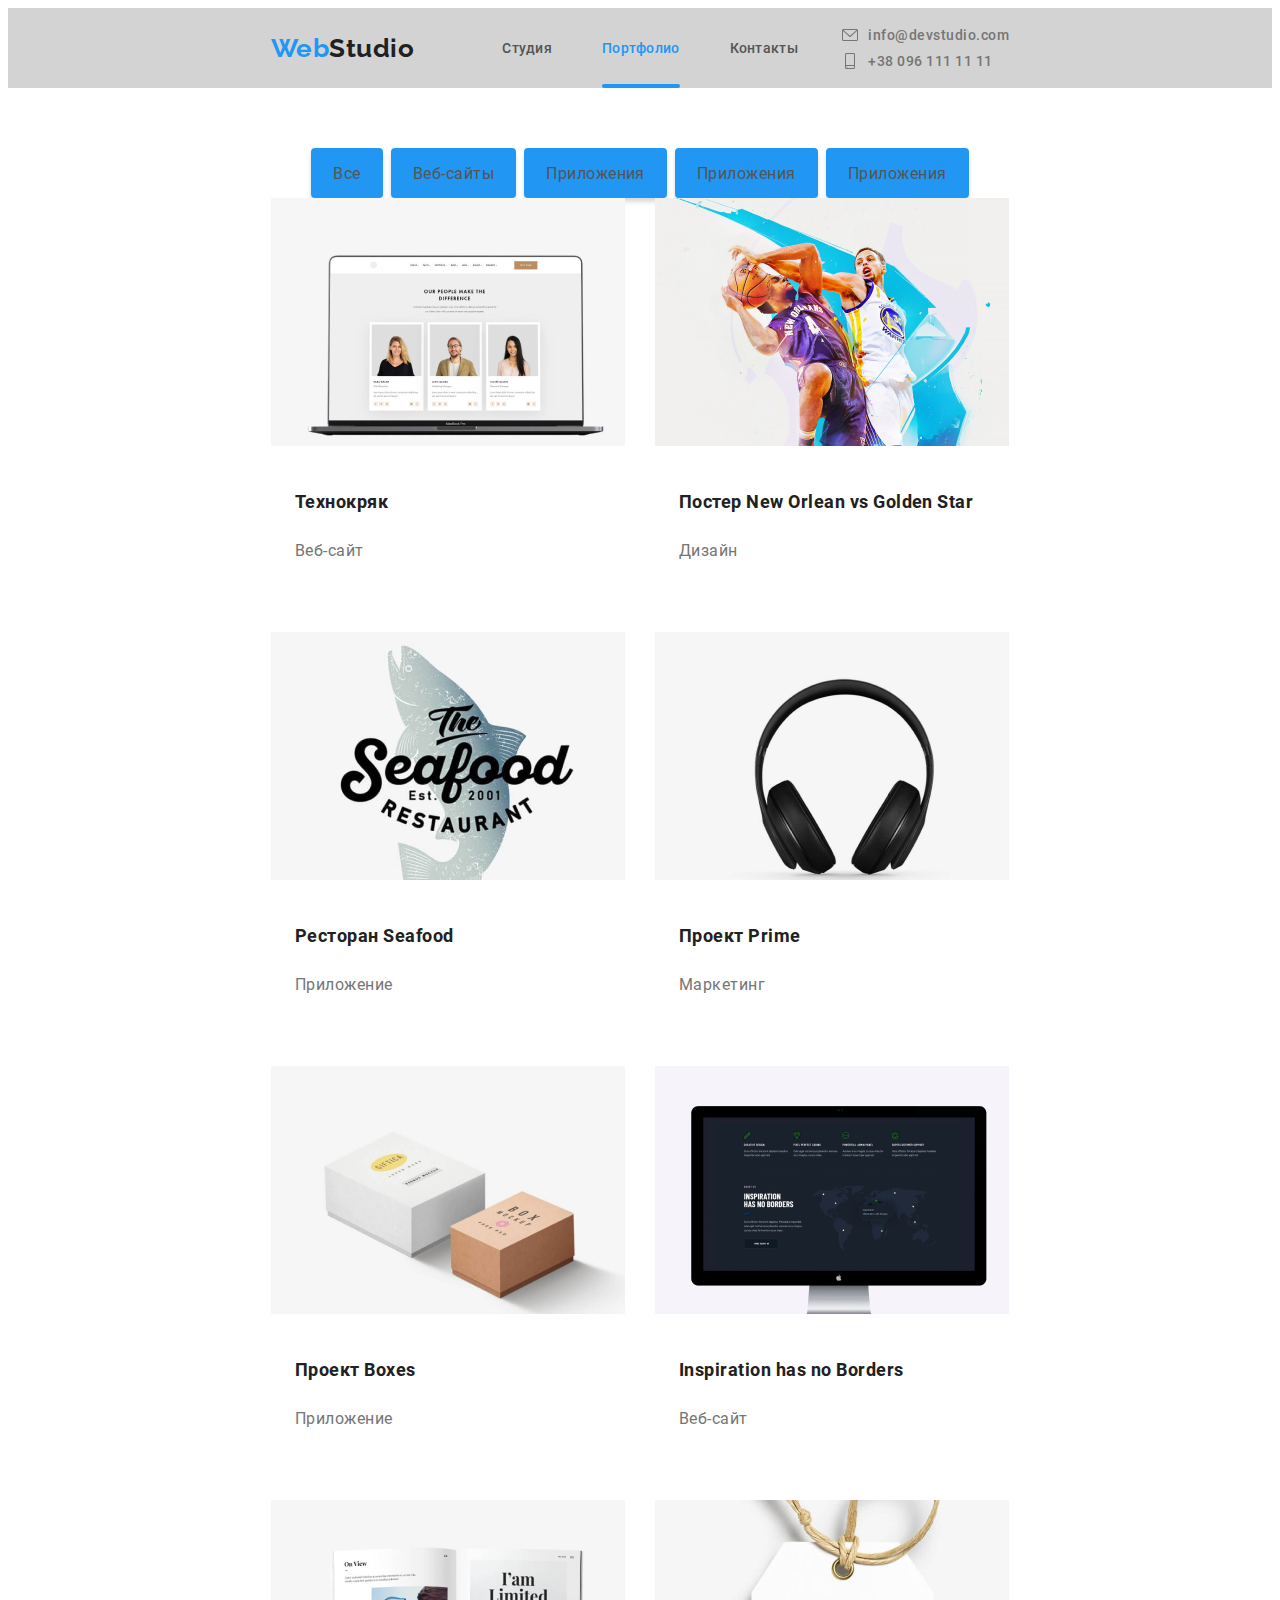
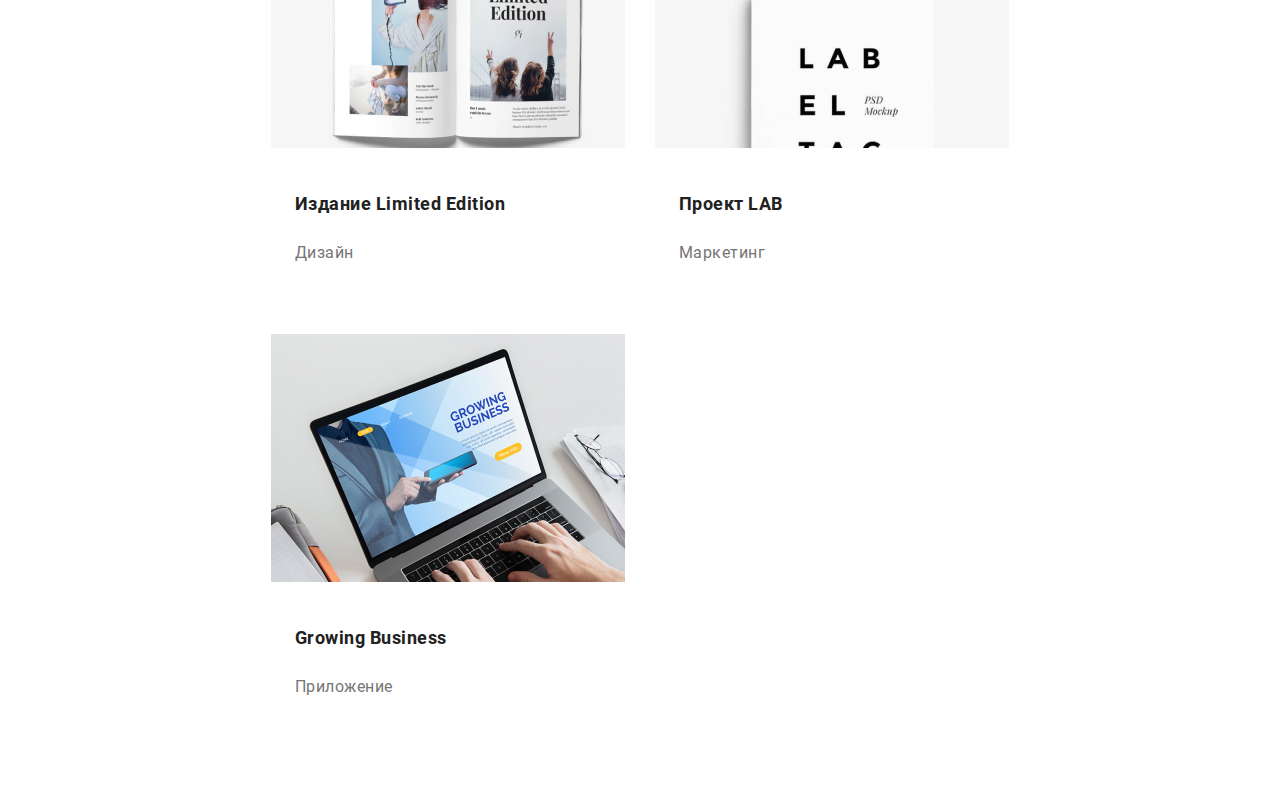
==== commit c0b20a96: "20201004_undone" ====
--- a/portfolio.html
+++ b/portfolio.html
@@ -7,6 +7,87 @@
     <link rel="stylesheet" href="./css/common.css" />
   </head>
   <body>
+    <header class="header">
+      <div class="container__header">
+        <!-- =======logo======= -->
+        <a href="#" class="logo logo--header">
+          <!-- <span class="button__label text--invisible">.</span> -->
+          <span class="logo__text text--blue"> Web</span>
+          <span class="logo__text text--dark"> Studio</span>
+        </a>
+        <div class="menu">
+          <nav class="header_navigation">
+            <a href="./index.html" class="header__navigation__link">
+              <span>Студия</span>
+            </a>
+            <a href="#" class="header__navigation__link current">
+              <span>Портфолио</span>
+            </a>
+            <a href="#" class="header__navigation__link">
+              <span>Контакты</span>
+            </a>
+          </nav>
+          <ul class="header_contacts">
+            <li class="header__contacts__link">
+              <a href="#" class="link--grey centered">
+                <svg class="icon header__contacts__icon">
+                  <use
+                    href="./images/common/icons/social-icons.svg#envelope"
+                  ></use>
+                </svg>
+                <span> info@devstudio.com </span>
+              </a>
+            </li>
+            <li class="header__contacts__link">
+              <a href="#" class="link--grey centered">
+                <svg class="icon header__contacts__icon">
+                  <use
+                    href="./images/common/icons/social-icons.svg#smartphone"
+                  ></use>
+                </svg>
+                <span> +38 096 111 11 11 </span>
+              </a>
+            </li>
+          </ul>
+        </div>
+        <div class="menu--mobile">
+          <nav class="header_navigation">
+            <a href="#" class="header__navigation__link">
+              <span>Студия</span>
+            </a>
+            <a href="#" class="header__navigation__link current">
+              <span>Портфолио</span>
+            </a>
+            <a href="#" class="header__navigation__link">
+              <span>Контакты</span>
+            </a>
+          </nav>
+          <ul class="header_contacts">
+            <li class="header__contacts__link">
+              <a href="#" class="link--grey centered">
+                <svg class="icon header__contacts__icon">
+                  <use
+                    href="./images/common/icons/social-icons.svg#envelope"
+                  ></use>
+                </svg>
+                <span> info@devstudio.com </span>
+              </a>
+            </li>
+            <li class="header__contacts__link">
+              <a href="#" class="link--grey centered">
+                <svg class="icon header__contacts__icon">
+                  <use
+                    href="./images/common/icons/social-icons.svg#smartphone"
+                  ></use>
+                </svg>
+                <span> +38 096 111 11 11 </span>
+              </a>
+            </li>
+          </ul>
+        </div>
+      </div>
+    </header>
+    <!-- =========================== -->
     <section class="portfolio">
       <div class="container__portfolio">
         <ul class="list grid--filters">
@@ -128,79 +209,4 @@
   </body>
 </html>
 
-<!-- +++++++++++++++++++++++++++++++ -->
-
-<!-- ======= prjects galery ============== -->
-<!-- <ul class="galery">
-      <li class="galery-item">
-        <div class="overlay">
-          <p>
-            Технокряк это современная площадка распространения коронавируса.
-            Компании используют эту платформу для цифрового шпионажа и атак на
-            защищённые сервера конкурентов.
-          </p>
-        </div>
-        <div class="item-description">
-          <h3 class="h3">Технокряк</h3>
-          <p class="text">Веб-сайт</p>
-        </div>
-      </li>
-      <li class="galery-item">
-        <div class="overlay">
-          <p></p>
-        </div>
-        <div class="item-description">
-          <h3 class="h3">Постер New Orlean vs Golden Star</h3>
-          <p class="text">Дизайн</p>
-        </div>
-      </li>
-      <li class="galery-item">
-        <div class="overlay"></div>
-        <div class="item-description">
-          <h3 class="h3">Ресторан Seafood</h3>
-          <p class="text">Приложение</p>
-        </div>
-      </li>
-      <li class="galery-item">
-        <div class="overlay"></div>
-        <div class="item-description">
-          <h3 class="h3">Проект Prime</h3>
-          <p class="text">Маркетинг</p>
-        </div>
-      </li>
-      <li class="galery-item">
-        <div class="overlay"></div>
-        <div class="item-description">
-          <h3 class="h3">Проект Boxes</h3>
-          <p class="text">Приложение</p>
-        </div>
-      </li>
-      <li class="galery-item">
-        <div class="overlay"></div>
-        <div class="item-description">
-          <h3 class="h3">Inspiration has no Borders</h3>
-          <p class="text">Веб-сайт</p>
-        </div>
-      </li>
-      <li class="galery-item">
-        <div class="overlay"></div>
-        <div class="item-description">
-          <h3 class="h3">Издание Limited Edition</h3>
-          <p class="text">Дизайн</p>
-        </div>
-      </li>
-      <li class="galery-item">
-        <div class="overlay"></div>
-        <div class="item-description">
-          <h3 class="h3">Проект LAB</h3>
-          <p class="text">Маркетинг</p>
-        </div>
-      </li>
-      <li class="galery-item">
-        <div class="overlay"></div>
-        <div class="item-description">
-          <h3 class="h3">Growing Business</h3>
-          <p class="text">Приложение</p>
-        </div>
-      </li>
-    </ul> -->
+<!-- +++++ For Test ++++++++++++++++++++++++++ -->
--- a/css/common.css
+++ b/css/common.css
@@ -34,47 +34,54 @@
   font-style: normal;
 }
 
-.container__clients, .container__team, .container__directions, .container__features, .container__portfolio {
-  min-width: 320px;
+.container__clients, .container__team, .container__directions, .container__features, .container__hero, .container__footer, .container__portfolio {
+  min-width: calc(320px - 1rem);
   width: 100%;
   margin: 0 auto;
   padding: 60px 15px;
 }
 
 @media (max-width: 479px) {
-  .container__clients, .container__team, .container__directions, .container__features, .container__portfolio {
-    width: 100%;
-  }
-}
-
-@media (min-width: 480px) and (max-width: 767px) {
-  .container__clients, .container__team, .container__directions, .container__features, .container__portfolio {
+  .container__clients, .container__team, .container__directions, .container__features, .container__hero, .container__footer, .container__portfolio {
+    width: 100%;
+    padding: 0px 1rem;
+  }
+}
+
+@media (min-width: 480px) and (max-width: 767px) {
+  .container__clients, .container__team, .container__directions, .container__features, .container__hero, .container__footer, .container__portfolio {
     width: 100%;
     padding: 60px 15px;
   }
 }
 
 @media (min-width: 768px) and (max-width: 1599px) {
-  .container__clients, .container__team, .container__directions, .container__features, .container__portfolio {
+  .container__clients, .container__team, .container__directions, .container__features, .container__hero, .container__footer, .container__portfolio {
     width: 768px;
     padding: 60px 15px;
   }
 }
 
 @media (min-width: 1600px) {
-  .container__clients, .container__team, .container__directions, .container__features, .container__portfolio {
+  .container__clients, .container__team, .container__directions, .container__features, .container__hero, .container__footer, .container__portfolio {
     width: 1600px;
     padding: 94px 215px;
   }
 }
 
+.header_contacts {
+  margin: 0;
+  padding: 0;
+  list-style: none;
+}
+
 .grid--filters {
   display: flex;
   flex-wrap: wrap;
   width: 100%;
 }
 
-.button__hero, .button__portfolio--filter {
+.button__hero, .button--subscribe, .button__portfolio--filter {
   display: flex;
   flex-wrap: nowrap;
   align-items: center;
@@ -89,22 +96,22 @@
   transition: 1s cubic-bezier(0.4, 0, 0.2, 1);
 }
 
-.button__hero:hover, .button__portfolio--filter:hover {
+.button__hero:hover, .button--subscribe:hover, .button__portfolio--filter:hover {
   color: #ffffff;
   box-shadow: 0px 4px 4px rgba(0, 0, 0, 0.8);
 }
 
-.client__link, .link__header, .header__navigation__link, .link__portfolio, .link, .link_social {
+.client__link, .header__navigation__link, .footer__addr__link, .link__portfolio, .link, .link_social {
+  text-decoration: none;
+  color: currentColor;
+}
+
+.client__link:visited, .header__navigation__link:visited, .footer__addr__link:visited, .link__portfolio:visited, .link:visited, .link_social:visited {
   text-decoration: none;
   color: inherit;
 }
 
-.client__link:visited, .link__header:visited, .header__navigation__link:visited, .link__portfolio:visited, .link:visited, .link_social:visited {
-  text-decoration: none;
-  color: inherit;
-}
-
-.client__link:hover, .link__header:hover, .header__navigation__link:hover, .link__portfolio:hover, .link:hover, .link_social:hover, .current.client__link, .current.link__header, .current.header__navigation__link, .current.link__portfolio, .current.link, .current.link_social {
+.client__link:hover, .header__navigation__link:hover, .footer__addr__link:hover, .link__portfolio:hover, .link:hover, .link_social:hover, .current.client__link, .current.header__navigation__link, .current.footer__addr__link, .current.link__portfolio, .current.link, .current.link_social {
   text-decoration: none;
   color: #2196f3;
 }
@@ -115,9 +122,8 @@
   justify-content: center;
 }
 
-.icon {
-  stroke-width: 0;
-  stroke: currentColor;
+.list_item--socials:not(:last-child) {
+  margin-right: 10px;
 }
 
 .social_icon {
@@ -125,47 +131,54 @@
   width: 20px;
 }
 
-.container__clients, .container__team, .container__directions, .container__features, .container__portfolio {
-  min-width: 320px;
+.container__clients, .container__team, .container__directions, .container__features, .container__hero, .container__footer, .container__portfolio {
+  min-width: calc(320px - 1rem);
   width: 100%;
   margin: 0 auto;
   padding: 60px 15px;
 }
 
 @media (max-width: 479px) {
-  .container__clients, .container__team, .container__directions, .container__features, .container__portfolio {
-    width: 100%;
-  }
-}
-
-@media (min-width: 480px) and (max-width: 767px) {
-  .container__clients, .container__team, .container__directions, .container__features, .container__portfolio {
+  .container__clients, .container__team, .container__directions, .container__features, .container__hero, .container__footer, .container__portfolio {
+    width: 100%;
+    padding: 0px 1rem;
+  }
+}
+
+@media (min-width: 480px) and (max-width: 767px) {
+  .container__clients, .container__team, .container__directions, .container__features, .container__hero, .container__footer, .container__portfolio {
     width: 100%;
     padding: 60px 15px;
   }
 }
 
 @media (min-width: 768px) and (max-width: 1599px) {
-  .container__clients, .container__team, .container__directions, .container__features, .container__portfolio {
+  .container__clients, .container__team, .container__directions, .container__features, .container__hero, .container__footer, .container__portfolio {
     width: 768px;
     padding: 60px 15px;
   }
 }
 
 @media (min-width: 1600px) {
-  .container__clients, .container__team, .container__directions, .container__features, .container__portfolio {
+  .container__clients, .container__team, .container__directions, .container__features, .container__hero, .container__footer, .container__portfolio {
     width: 1600px;
     padding: 94px 215px;
   }
 }
 
+.header_contacts {
+  margin: 0;
+  padding: 0;
+  list-style: none;
+}
+
 .grid--filters {
   display: flex;
   flex-wrap: wrap;
   width: 100%;
 }
 
-.button__hero, .button__portfolio--filter {
+.button__hero, .button--subscribe, .button__portfolio--filter {
   display: flex;
   flex-wrap: nowrap;
   align-items: center;
@@ -180,22 +193,22 @@
   transition: 1s cubic-bezier(0.4, 0, 0.2, 1);
 }
 
-.button__hero:hover, .button__portfolio--filter:hover {
+.button__hero:hover, .button--subscribe:hover, .button__portfolio--filter:hover {
   color: #ffffff;
   box-shadow: 0px 4px 4px rgba(0, 0, 0, 0.8);
 }
 
-.client__link, .link__header, .header__navigation__link, .link__portfolio, .link, .link_social {
+.client__link, .header__navigation__link, .footer__addr__link, .link__portfolio, .link, .link_social {
+  text-decoration: none;
+  color: currentColor;
+}
+
+.client__link:visited, .header__navigation__link:visited, .footer__addr__link:visited, .link__portfolio:visited, .link:visited, .link_social:visited {
   text-decoration: none;
   color: inherit;
 }
 
-.client__link:visited, .link__header:visited, .header__navigation__link:visited, .link__portfolio:visited, .link:visited, .link_social:visited {
-  text-decoration: none;
-  color: inherit;
-}
-
-.client__link:hover, .link__header:hover, .header__navigation__link:hover, .link__portfolio:hover, .link:hover, .link_social:hover, .current.client__link, .current.link__header, .current.header__navigation__link, .current.link__portfolio, .current.link, .current.link_social {
+.client__link:hover, .header__navigation__link:hover, .footer__addr__link:hover, .link__portfolio:hover, .link:hover, .link_social:hover, .current.client__link, .current.header__navigation__link, .current.footer__addr__link, .current.link__portfolio, .current.link, .current.link_social {
   text-decoration: none;
   color: #2196f3;
 }
@@ -219,7 +232,6 @@
 }
 
 .grid__item--client {
-  position: relative;
   background-repeat: no-repeat;
   background-size: cover;
   background-position: center;
@@ -321,47 +333,54 @@
   color: #757575;
 }
 
-.container__clients, .container__team, .container__directions, .container__features, .container__portfolio {
-  min-width: 320px;
+.container__clients, .container__team, .container__directions, .container__features, .container__hero, .container__footer, .container__portfolio {
+  min-width: calc(320px - 1rem);
   width: 100%;
   margin: 0 auto;
   padding: 60px 15px;
 }
 
 @media (max-width: 479px) {
-  .container__clients, .container__team, .container__directions, .container__features, .container__portfolio {
-    width: 100%;
-  }
-}
-
-@media (min-width: 480px) and (max-width: 767px) {
-  .container__clients, .container__team, .container__directions, .container__features, .container__portfolio {
+  .container__clients, .container__team, .container__directions, .container__features, .container__hero, .container__footer, .container__portfolio {
+    width: 100%;
+    padding: 0px 1rem;
+  }
+}
+
+@media (min-width: 480px) and (max-width: 767px) {
+  .container__clients, .container__team, .container__directions, .container__features, .container__hero, .container__footer, .container__portfolio {
     width: 100%;
     padding: 60px 15px;
   }
 }
 
 @media (min-width: 768px) and (max-width: 1599px) {
-  .container__clients, .container__team, .container__directions, .container__features, .container__portfolio {
+  .container__clients, .container__team, .container__directions, .container__features, .container__hero, .container__footer, .container__portfolio {
     width: 768px;
     padding: 60px 15px;
   }
 }
 
 @media (min-width: 1600px) {
-  .container__clients, .container__team, .container__directions, .container__features, .container__portfolio {
+  .container__clients, .container__team, .container__directions, .container__features, .container__hero, .container__footer, .container__portfolio {
     width: 1600px;
     padding: 94px 215px;
   }
 }
 
+.header_contacts {
+  margin: 0;
+  padding: 0;
+  list-style: none;
+}
+
 .grid--filters {
   display: flex;
   flex-wrap: wrap;
   width: 100%;
 }
 
-.button__hero, .button__portfolio--filter {
+.button__hero, .button--subscribe, .button__portfolio--filter {
   display: flex;
   flex-wrap: nowrap;
   align-items: center;
@@ -376,22 +395,22 @@
   transition: 1s cubic-bezier(0.4, 0, 0.2, 1);
 }
 
-.button__hero:hover, .button__portfolio--filter:hover {
+.button__hero:hover, .button--subscribe:hover, .button__portfolio--filter:hover {
   color: #ffffff;
   box-shadow: 0px 4px 4px rgba(0, 0, 0, 0.8);
 }
 
-.client__link, .link__header, .header__navigation__link, .link__portfolio, .link, .link_social {
+.client__link, .header__navigation__link, .footer__addr__link, .link__portfolio, .link, .link_social {
+  text-decoration: none;
+  color: currentColor;
+}
+
+.client__link:visited, .header__navigation__link:visited, .footer__addr__link:visited, .link__portfolio:visited, .link:visited, .link_social:visited {
   text-decoration: none;
   color: inherit;
 }
 
-.client__link:visited, .link__header:visited, .header__navigation__link:visited, .link__portfolio:visited, .link:visited, .link_social:visited {
-  text-decoration: none;
-  color: inherit;
-}
-
-.client__link:hover, .link__header:hover, .header__navigation__link:hover, .link__portfolio:hover, .link:hover, .link_social:hover, .current.client__link, .current.link__header, .current.header__navigation__link, .current.link__portfolio, .current.link, .current.link_social {
+.client__link:hover, .header__navigation__link:hover, .footer__addr__link:hover, .link__portfolio:hover, .link:hover, .link_social:hover, .current.client__link, .current.header__navigation__link, .current.footer__addr__link, .current.link__portfolio, .current.link, .current.link_social {
   text-decoration: none;
   color: #2196f3;
 }
@@ -441,10 +460,6 @@
 .team__member__socials {
   width: 100%;
   padding: 0px 30px 30px;
-}
-
-.team-social {
-  fill: #afb1b8;
 }
 
 .team__member__pict {
@@ -477,47 +492,54 @@
   color: #757575;
 }
 
-.container__clients, .container__team, .container__directions, .container__features, .container__portfolio {
-  min-width: 320px;
+.container__clients, .container__team, .container__directions, .container__features, .container__hero, .container__footer, .container__portfolio {
+  min-width: calc(320px - 1rem);
   width: 100%;
   margin: 0 auto;
   padding: 60px 15px;
 }
 
 @media (max-width: 479px) {
-  .container__clients, .container__team, .container__directions, .container__features, .container__portfolio {
-    width: 100%;
-  }
-}
-
-@media (min-width: 480px) and (max-width: 767px) {
-  .container__clients, .container__team, .container__directions, .container__features, .container__portfolio {
+  .container__clients, .container__team, .container__directions, .container__features, .container__hero, .container__footer, .container__portfolio {
+    width: 100%;
+    padding: 0px 1rem;
+  }
+}
+
+@media (min-width: 480px) and (max-width: 767px) {
+  .container__clients, .container__team, .container__directions, .container__features, .container__hero, .container__footer, .container__portfolio {
     width: 100%;
     padding: 60px 15px;
   }
 }
 
 @media (min-width: 768px) and (max-width: 1599px) {
-  .container__clients, .container__team, .container__directions, .container__features, .container__portfolio {
+  .container__clients, .container__team, .container__directions, .container__features, .container__hero, .container__footer, .container__portfolio {
     width: 768px;
     padding: 60px 15px;
   }
 }
 
 @media (min-width: 1600px) {
-  .container__clients, .container__team, .container__directions, .container__features, .container__portfolio {
+  .container__clients, .container__team, .container__directions, .container__features, .container__hero, .container__footer, .container__portfolio {
     width: 1600px;
     padding: 94px 215px;
   }
 }
 
+.header_contacts {
+  margin: 0;
+  padding: 0;
+  list-style: none;
+}
+
 .grid--filters {
   display: flex;
   flex-wrap: wrap;
   width: 100%;
 }
 
-.button__hero, .button__portfolio--filter {
+.button__hero, .button--subscribe, .button__portfolio--filter {
   display: flex;
   flex-wrap: nowrap;
   align-items: center;
@@ -532,22 +554,22 @@
   transition: 1s cubic-bezier(0.4, 0, 0.2, 1);
 }
 
-.button__hero:hover, .button__portfolio--filter:hover {
+.button__hero:hover, .button--subscribe:hover, .button__portfolio--filter:hover {
   color: #ffffff;
   box-shadow: 0px 4px 4px rgba(0, 0, 0, 0.8);
 }
 
-.client__link, .link__header, .header__navigation__link, .link__portfolio, .link, .link_social {
+.client__link, .header__navigation__link, .footer__addr__link, .link__portfolio, .link, .link_social {
+  text-decoration: none;
+  color: currentColor;
+}
+
+.client__link:visited, .header__navigation__link:visited, .footer__addr__link:visited, .link__portfolio:visited, .link:visited, .link_social:visited {
   text-decoration: none;
   color: inherit;
 }
 
-.client__link:visited, .link__header:visited, .header__navigation__link:visited, .link__portfolio:visited, .link:visited, .link_social:visited {
-  text-decoration: none;
-  color: inherit;
-}
-
-.client__link:hover, .link__header:hover, .header__navigation__link:hover, .link__portfolio:hover, .link:hover, .link_social:hover, .current.client__link, .current.link__header, .current.header__navigation__link, .current.link__portfolio, .current.link, .current.link_social {
+.client__link:hover, .header__navigation__link:hover, .footer__addr__link:hover, .link__portfolio:hover, .link:hover, .link_social:hover, .current.client__link, .current.header__navigation__link, .current.footer__addr__link, .current.link__portfolio, .current.link, .current.link_social {
   text-decoration: none;
   color: #2196f3;
 }
@@ -649,47 +671,54 @@
   background-color: rgba(47, 48, 58, 0.8);
 }
 
-.container__clients, .container__team, .container__directions, .container__features, .container__portfolio {
-  min-width: 320px;
+.container__clients, .container__team, .container__directions, .container__features, .container__hero, .container__footer, .container__portfolio {
+  min-width: calc(320px - 1rem);
   width: 100%;
   margin: 0 auto;
   padding: 60px 15px;
 }
 
 @media (max-width: 479px) {
-  .container__clients, .container__team, .container__directions, .container__features, .container__portfolio {
-    width: 100%;
-  }
-}
-
-@media (min-width: 480px) and (max-width: 767px) {
-  .container__clients, .container__team, .container__directions, .container__features, .container__portfolio {
+  .container__clients, .container__team, .container__directions, .container__features, .container__hero, .container__footer, .container__portfolio {
+    width: 100%;
+    padding: 0px 1rem;
+  }
+}
+
+@media (min-width: 480px) and (max-width: 767px) {
+  .container__clients, .container__team, .container__directions, .container__features, .container__hero, .container__footer, .container__portfolio {
     width: 100%;
     padding: 60px 15px;
   }
 }
 
 @media (min-width: 768px) and (max-width: 1599px) {
-  .container__clients, .container__team, .container__directions, .container__features, .container__portfolio {
+  .container__clients, .container__team, .container__directions, .container__features, .container__hero, .container__footer, .container__portfolio {
     width: 768px;
     padding: 60px 15px;
   }
 }
 
 @media (min-width: 1600px) {
-  .container__clients, .container__team, .container__directions, .container__features, .container__portfolio {
+  .container__clients, .container__team, .container__directions, .container__features, .container__hero, .container__footer, .container__portfolio {
     width: 1600px;
     padding: 94px 215px;
   }
 }
 
+.header_contacts {
+  margin: 0;
+  padding: 0;
+  list-style: none;
+}
+
 .grid--filters {
   display: flex;
   flex-wrap: wrap;
   width: 100%;
 }
 
-.button__hero, .button__portfolio--filter {
+.button__hero, .button--subscribe, .button__portfolio--filter {
   display: flex;
   flex-wrap: nowrap;
   align-items: center;
@@ -704,22 +733,22 @@
   transition: 1s cubic-bezier(0.4, 0, 0.2, 1);
 }
 
-.button__hero:hover, .button__portfolio--filter:hover {
+.button__hero:hover, .button--subscribe:hover, .button__portfolio--filter:hover {
   color: #ffffff;
   box-shadow: 0px 4px 4px rgba(0, 0, 0, 0.8);
 }
 
-.client__link, .link__header, .header__navigation__link, .link__portfolio, .link, .link_social {
+.client__link, .header__navigation__link, .footer__addr__link, .link__portfolio, .link, .link_social {
+  text-decoration: none;
+  color: currentColor;
+}
+
+.client__link:visited, .header__navigation__link:visited, .footer__addr__link:visited, .link__portfolio:visited, .link:visited, .link_social:visited {
   text-decoration: none;
   color: inherit;
 }
 
-.client__link:visited, .link__header:visited, .header__navigation__link:visited, .link__portfolio:visited, .link:visited, .link_social:visited {
-  text-decoration: none;
-  color: inherit;
-}
-
-.client__link:hover, .link__header:hover, .header__navigation__link:hover, .link__portfolio:hover, .link:hover, .link_social:hover, .current.client__link, .current.link__header, .current.header__navigation__link, .current.link__portfolio, .current.link, .current.link_social {
+.client__link:hover, .header__navigation__link:hover, .footer__addr__link:hover, .link__portfolio:hover, .link:hover, .link_social:hover, .current.client__link, .current.header__navigation__link, .current.footer__addr__link, .current.link__portfolio, .current.link, .current.link_social {
   text-decoration: none;
   color: #2196f3;
 }
@@ -743,7 +772,6 @@
 }
 
 .grid__item--feature {
-  position: relative;
   background-repeat: no-repeat;
   background-size: cover;
   background-position: center;
@@ -818,47 +846,54 @@
   color: #757575;
 }
 
-.container__clients, .container__team, .container__directions, .container__features, .container__portfolio {
-  min-width: 320px;
+.container__clients, .container__team, .container__directions, .container__features, .container__hero, .container__footer, .container__portfolio {
+  min-width: calc(320px - 1rem);
   width: 100%;
   margin: 0 auto;
   padding: 60px 15px;
 }
 
 @media (max-width: 479px) {
-  .container__clients, .container__team, .container__directions, .container__features, .container__portfolio {
-    width: 100%;
-  }
-}
-
-@media (min-width: 480px) and (max-width: 767px) {
-  .container__clients, .container__team, .container__directions, .container__features, .container__portfolio {
+  .container__clients, .container__team, .container__directions, .container__features, .container__hero, .container__footer, .container__portfolio {
+    width: 100%;
+    padding: 0px 1rem;
+  }
+}
+
+@media (min-width: 480px) and (max-width: 767px) {
+  .container__clients, .container__team, .container__directions, .container__features, .container__hero, .container__footer, .container__portfolio {
     width: 100%;
     padding: 60px 15px;
   }
 }
 
 @media (min-width: 768px) and (max-width: 1599px) {
-  .container__clients, .container__team, .container__directions, .container__features, .container__portfolio {
+  .container__clients, .container__team, .container__directions, .container__features, .container__hero, .container__footer, .container__portfolio {
     width: 768px;
     padding: 60px 15px;
   }
 }
 
 @media (min-width: 1600px) {
-  .container__clients, .container__team, .container__directions, .container__features, .container__portfolio {
+  .container__clients, .container__team, .container__directions, .container__features, .container__hero, .container__footer, .container__portfolio {
     width: 1600px;
     padding: 94px 215px;
   }
 }
 
+.header_contacts {
+  margin: 0;
+  padding: 0;
+  list-style: none;
+}
+
 .grid--filters {
   display: flex;
   flex-wrap: wrap;
   width: 100%;
 }
 
-.button__hero, .button__portfolio--filter {
+.button__hero, .button--subscribe, .button__portfolio--filter {
   display: flex;
   flex-wrap: nowrap;
   align-items: center;
@@ -873,22 +908,22 @@
   transition: 1s cubic-bezier(0.4, 0, 0.2, 1);
 }
 
-.button__hero:hover, .button__portfolio--filter:hover {
+.button__hero:hover, .button--subscribe:hover, .button__portfolio--filter:hover {
   color: #ffffff;
   box-shadow: 0px 4px 4px rgba(0, 0, 0, 0.8);
 }
 
-.client__link, .link__header, .header__navigation__link, .link__portfolio, .link, .link_social {
+.client__link, .header__navigation__link, .footer__addr__link, .link__portfolio, .link, .link_social {
+  text-decoration: none;
+  color: currentColor;
+}
+
+.client__link:visited, .header__navigation__link:visited, .footer__addr__link:visited, .link__portfolio:visited, .link:visited, .link_social:visited {
   text-decoration: none;
   color: inherit;
 }
 
-.client__link:visited, .link__header:visited, .header__navigation__link:visited, .link__portfolio:visited, .link:visited, .link_social:visited {
-  text-decoration: none;
-  color: inherit;
-}
-
-.client__link:hover, .link__header:hover, .header__navigation__link:hover, .link__portfolio:hover, .link:hover, .link_social:hover, .current.client__link, .current.link__header, .current.header__navigation__link, .current.link__portfolio, .current.link, .current.link_social {
+.client__link:hover, .header__navigation__link:hover, .footer__addr__link:hover, .link__portfolio:hover, .link:hover, .link_social:hover, .current.client__link, .current.header__navigation__link, .current.footer__addr__link, .current.link__portfolio, .current.link, .current.link_social {
   text-decoration: none;
   color: #2196f3;
 }
@@ -903,7 +938,7 @@
   align-items: center;
   justify-content: center;
   background-repeat: no-repeat;
-  background-position: center;
+  background-position: 50% 50%;
   background-image: linear-gradient(to right, rgba(0, 0, 0, 0.2), rgba(0, 0, 0, 0.2)), url("../images/studio/hero/header_mobile.jpg");
   background-color: #2f303a;
 }
@@ -912,6 +947,7 @@
   .container__hero {
     width: 100%;
     height: 400px;
+    background-size: cover;
     background-image: linear-gradient(to right, rgba(0, 0, 0, 0.2), rgba(0, 0, 0, 0.2)), url("../images/studio/hero/header_mobile.jpg");
   }
 }
@@ -947,47 +983,54 @@
   width: 100%;
 }
 
-.container__clients, .container__team, .container__directions, .container__features, .container__portfolio {
-  min-width: 320px;
+.container__clients, .container__team, .container__directions, .container__features, .container__hero, .container__footer, .container__portfolio {
+  min-width: calc(320px - 1rem);
   width: 100%;
   margin: 0 auto;
   padding: 60px 15px;
 }
 
 @media (max-width: 479px) {
-  .container__clients, .container__team, .container__directions, .container__features, .container__portfolio {
-    width: 100%;
-  }
-}
-
-@media (min-width: 480px) and (max-width: 767px) {
-  .container__clients, .container__team, .container__directions, .container__features, .container__portfolio {
+  .container__clients, .container__team, .container__directions, .container__features, .container__hero, .container__footer, .container__portfolio {
+    width: 100%;
+    padding: 0px 1rem;
+  }
+}
+
+@media (min-width: 480px) and (max-width: 767px) {
+  .container__clients, .container__team, .container__directions, .container__features, .container__hero, .container__footer, .container__portfolio {
     width: 100%;
     padding: 60px 15px;
   }
 }
 
 @media (min-width: 768px) and (max-width: 1599px) {
-  .container__clients, .container__team, .container__directions, .container__features, .container__portfolio {
+  .container__clients, .container__team, .container__directions, .container__features, .container__hero, .container__footer, .container__portfolio {
     width: 768px;
     padding: 60px 15px;
   }
 }
 
 @media (min-width: 1600px) {
-  .container__clients, .container__team, .container__directions, .container__features, .container__portfolio {
+  .container__clients, .container__team, .container__directions, .container__features, .container__hero, .container__footer, .container__portfolio {
     width: 1600px;
     padding: 94px 215px;
   }
 }
 
+.header_contacts {
+  margin: 0;
+  padding: 0;
+  list-style: none;
+}
+
 .grid--filters {
   display: flex;
   flex-wrap: wrap;
   width: 100%;
 }
 
-.button__hero, .button__portfolio--filter {
+.button__hero, .button--subscribe, .button__portfolio--filter {
   display: flex;
   flex-wrap: nowrap;
   align-items: center;
@@ -1002,22 +1045,22 @@
   transition: 1s cubic-bezier(0.4, 0, 0.2, 1);
 }
 
-.button__hero:hover, .button__portfolio--filter:hover {
+.button__hero:hover, .button--subscribe:hover, .button__portfolio--filter:hover {
   color: #ffffff;
   box-shadow: 0px 4px 4px rgba(0, 0, 0, 0.8);
 }
 
-.client__link, .link__header, .header__navigation__link, .link__portfolio, .link, .link_social {
+.client__link, .header__navigation__link, .footer__addr__link, .link__portfolio, .link, .link_social {
+  text-decoration: none;
+  color: currentColor;
+}
+
+.client__link:visited, .header__navigation__link:visited, .footer__addr__link:visited, .link__portfolio:visited, .link:visited, .link_social:visited {
   text-decoration: none;
   color: inherit;
 }
 
-.client__link:visited, .link__header:visited, .header__navigation__link:visited, .link__portfolio:visited, .link:visited, .link_social:visited {
-  text-decoration: none;
-  color: inherit;
-}
-
-.client__link:hover, .link__header:hover, .header__navigation__link:hover, .link__portfolio:hover, .link:hover, .link_social:hover, .current.client__link, .current.link__header, .current.header__navigation__link, .current.link__portfolio, .current.link, .current.link_social {
+.client__link:hover, .header__navigation__link:hover, .footer__addr__link:hover, .link__portfolio:hover, .link:hover, .link_social:hover, .current.client__link, .current.header__navigation__link, .current.footer__addr__link, .current.link__portfolio, .current.link, .current.link_social {
   text-decoration: none;
   color: #2196f3;
 }
@@ -1032,6 +1075,7 @@
   .header {
     width: calc(100% - 16px);
     position: fixed;
+    z-index: 2;
     top: 0.5rem;
   }
 }
@@ -1040,6 +1084,7 @@
   .header {
     width: calc(100% - 16px);
     position: fixed;
+    z-index: 2;
     top: 0.5rem;
   }
 }
@@ -1052,7 +1097,6 @@
   flex-wrap: nowrap;
   align-items: center;
   height: 80px;
-  background-color: pink;
 }
 
 @media (max-width: 479px) {
@@ -1064,7 +1108,7 @@
 
 @media (min-width: 480px) and (max-width: 767px) {
   .container__header {
-    width: 480px;
+    width: 100%;
     padding: 0px 1rem;
   }
 }
@@ -1092,34 +1136,8 @@
   flex-grow: 0;
 }
 
-.link__header {
-  height: 100%;
-  display: flex;
-  align-items: center;
-  height: 100%;
-}
-
-.header__nav {
-  outline: 1px solid green;
-  background-color: lightgreen;
-  display: flex;
-  flex-wrap: nowrap;
-  flex-grow: 1;
-  height: 100%;
-  width: 100%;
-}
-
-.header__contacts {
-  display: flex;
-  background-color: lightblue;
-  flex-grow: 0;
-  height: 100%;
-  width: fit-content;
-}
-
 .menu {
   display: flex;
-  outline: 1px solid tomato;
   justify-content: space-between;
   flex-grow: 1;
   height: 100%;
@@ -1135,6 +1153,10 @@
   .menu {
     display: none;
   }
+}
+
+.menu--mobile {
+  background-color: lightgrey;
 }
 
 @media (max-width: 479px) {
@@ -1145,7 +1167,6 @@
     display: block;
     margin-left: -1rem;
     width: 100%;
-    outline: 1px solid tomato;
     padding: 60px;
   }
 }
@@ -1158,7 +1179,6 @@
     display: block;
     margin-left: -1rem;
     width: 100%;
-    outline: 1px solid tomato;
     padding: 60px;
   }
 }
@@ -1179,7 +1199,6 @@
   display: flex;
   align-items: center;
   height: 100%;
-  background-color: lightgreen;
   padding: 0px 0px;
 }
 
@@ -1213,11 +1232,10 @@
 
 .header__navigation__link {
   position: relative;
-  outline: 1px solid tomato;
   margin: 0px;
   font-weight: 500;
-  font-size: 14px;
-  line-height: 16px;
+  font-size: 18px;
+  line-height: 21px;
   letter-spacing: 0.02em;
   color: #212121;
 }
@@ -1240,11 +1258,6 @@
 }
 
 @media (max-width: 479px) {
-  .header__navigation__link {
-    font-size: 18px;
-    line-height: 21px;
-    /* 21px identical to box height */
-  }
   .header__navigation__link:not(:last-child) {
     margin-bottom: 52px;
   }
@@ -1255,10 +1268,6 @@
 }
 
 @media (min-width: 480px) and (max-width: 767px) {
-  .header__navigation__link {
-    font-size: 18px;
-    line-height: 21px;
-  }
   .header__navigation__link:not(:last-child) {
     margin-bottom: 52px;
   }
@@ -1273,6 +1282,8 @@
     display: flex;
     align-items: center;
     height: 100%;
+    font-size: 14px;
+    line-height: 16px;
   }
   .header__navigation__link:not(:last-child) {
     margin-right: 50px;
@@ -1284,20 +1295,127 @@
     display: flex;
     align-items: center;
     height: 100%;
+    font-size: 14px;
+    line-height: 16px;
   }
   .header__navigation__link:not(:last-child) {
     margin-right: 50px;
   }
 }
 
-.ch2 {
+.header_contacts {
   display: flex;
   flex-direction: column;
   align-items: center;
   justify-content: center;
-  background-color: lightblue;
   height: 100%;
   padding: 0px 10px;
+}
+
+@media (min-width: 1600px) {
+  .header_contacts {
+    flex-direction: row;
+    flex-wrap: nowrap;
+  }
+}
+
+.header__contacts__link {
+  font-weight: 500;
+  font-size: 18px;
+  line-height: 21px;
+}
+
+@media (max-width: 479px) {
+  .header__contacts__link:not(:last-child) {
+    margin-bottom: 1rem;
+  }
+}
+
+@media (min-width: 480px) and (max-width: 767px) {
+  .header__contacts__link:not(:last-child) {
+    margin-bottom: 1rem;
+  }
+}
+
+@media (min-width: 768px) and (max-width: 1599px) {
+  .header__contacts__link {
+    display: flex;
+    align-items: center;
+    width: 100%;
+    font-size: 14px;
+    line-height: 16px;
+    margin-bottom: 0rem;
+  }
+  .header__contacts__link:not(:last-child) {
+    margin-bottom: 10px;
+  }
+}
+
+@media (min-width: 1600px) {
+  .header__contacts__link {
+    display: flex;
+    align-items: center;
+    height: 100%;
+    font-size: 14px;
+    line-height: 16px;
+    margin-bottom: 0px;
+  }
+  .header__contacts__link:not(:last-child) {
+    margin-right: 30px;
+  }
+}
+
+.link--grey {
+  text-decoration: none;
+  color: #757575;
+}
+
+.link--grey:visited {
+  text-decoration: none;
+  color: inherit;
+}
+
+.link--grey:hover, .link--grey.current {
+  text-decoration: none;
+  color: #2196f3;
+}
+
+.header__contacts__icon {
+  margin-right: 10px;
+}
+
+@media (max-width: 479px) {
+  .header__contacts__icon {
+    display: none;
+  }
+}
+
+@media (min-width: 480px) and (max-width: 767px) {
+  .header__contacts__icon {
+    height: 1rem;
+    width: 1rem;
+  }
+}
+
+@media (min-width: 768px) and (max-width: 1599px) {
+  .header__contacts__icon {
+    height: 1rem;
+    width: 1rem;
+  }
+}
+
+@media (min-width: 1600px) {
+  .header__contacts__icon {
+    height: 1.25rem;
+    width: 1.25rem;
+  }
+}
+
+.centered {
+  display: flex;
+  flex-wrap: nowrap;
+  align-items: center;
+  justify-content: center;
 }
 
 @font-face {
@@ -1367,47 +1485,54 @@
   margin-right: 93px;
 }
 
-.container__clients, .container__team, .container__directions, .container__features, .container__portfolio {
-  min-width: 320px;
+.container__clients, .container__team, .container__directions, .container__features, .container__hero, .container__footer, .container__portfolio {
+  min-width: calc(320px - 1rem);
   width: 100%;
   margin: 0 auto;
   padding: 60px 15px;
 }
 
 @media (max-width: 479px) {
-  .container__clients, .container__team, .container__directions, .container__features, .container__portfolio {
-    width: 100%;
-  }
-}
-
-@media (min-width: 480px) and (max-width: 767px) {
-  .container__clients, .container__team, .container__directions, .container__features, .container__portfolio {
+  .container__clients, .container__team, .container__directions, .container__features, .container__hero, .container__footer, .container__portfolio {
+    width: 100%;
+    padding: 0px 1rem;
+  }
+}
+
+@media (min-width: 480px) and (max-width: 767px) {
+  .container__clients, .container__team, .container__directions, .container__features, .container__hero, .container__footer, .container__portfolio {
     width: 100%;
     padding: 60px 15px;
   }
 }
 
 @media (min-width: 768px) and (max-width: 1599px) {
-  .container__clients, .container__team, .container__directions, .container__features, .container__portfolio {
+  .container__clients, .container__team, .container__directions, .container__features, .container__hero, .container__footer, .container__portfolio {
     width: 768px;
     padding: 60px 15px;
   }
 }
 
 @media (min-width: 1600px) {
-  .container__clients, .container__team, .container__directions, .container__features, .container__portfolio {
+  .container__clients, .container__team, .container__directions, .container__features, .container__hero, .container__footer, .container__portfolio {
     width: 1600px;
     padding: 94px 215px;
   }
 }
 
+.header_contacts {
+  margin: 0;
+  padding: 0;
+  list-style: none;
+}
+
 .grid--filters {
   display: flex;
   flex-wrap: wrap;
   width: 100%;
 }
 
-.button__hero, .button__portfolio--filter {
+.button__hero, .button--subscribe, .button__portfolio--filter {
   display: flex;
   flex-wrap: nowrap;
   align-items: center;
@@ -1422,56 +1547,58 @@
   transition: 1s cubic-bezier(0.4, 0, 0.2, 1);
 }
 
-.button__hero:hover, .button__portfolio--filter:hover {
+.button__hero:hover, .button--subscribe:hover, .button__portfolio--filter:hover {
   color: #ffffff;
   box-shadow: 0px 4px 4px rgba(0, 0, 0, 0.8);
 }
 
-.client__link, .link__header, .header__navigation__link, .link__portfolio, .link, .link_social {
+.client__link, .header__navigation__link, .footer__addr__link, .link__portfolio, .link, .link_social {
+  text-decoration: none;
+  color: currentColor;
+}
+
+.client__link:visited, .header__navigation__link:visited, .footer__addr__link:visited, .link__portfolio:visited, .link:visited, .link_social:visited {
   text-decoration: none;
   color: inherit;
 }
 
-.client__link:visited, .link__header:visited, .header__navigation__link:visited, .link__portfolio:visited, .link:visited, .link_social:visited {
-  text-decoration: none;
-  color: inherit;
-}
-
-.client__link:hover, .link__header:hover, .header__navigation__link:hover, .link__portfolio:hover, .link:hover, .link_social:hover, .current.client__link, .current.link__header, .current.header__navigation__link, .current.link__portfolio, .current.link, .current.link_social {
+.client__link:hover, .header__navigation__link:hover, .footer__addr__link:hover, .link__portfolio:hover, .link:hover, .link_social:hover, .current.client__link, .current.header__navigation__link, .current.footer__addr__link, .current.link__portfolio, .current.link, .current.link_social {
   text-decoration: none;
   color: #2196f3;
 }
 
 .footer {
-  background-color: lightgrey;
+  background-color: #2f303a;
 }
 
 .container__footer {
-  min-width: 320px;
-  margin: 0 auto;
-  display: flex;
-  flex-wrap: wrap;
-  align-items: center;
-  justify-content: center;
-  height: 80px;
+  display: flex;
   background-color: pink;
 }
 
 @media (max-width: 479px) {
   .container__footer {
     width: 100%;
+    flex-wrap: wrap;
+    justify-content: center;
+    padding: 0px 1rem;
   }
 }
 
 @media (min-width: 480px) and (max-width: 767px) {
   .container__footer {
-    width: 480px;
+    width: 100%;
+    flex-wrap: wrap;
+    justify-content: center;
+    padding: 0px 1rem;
   }
 }
 
 @media (min-width: 768px) and (max-width: 1599px) {
   .container__footer {
     width: 768px;
+    flex-wrap: wrap;
+    justify-content: center;
     padding: 21px 15px;
   }
 }
@@ -1479,8 +1606,160 @@
 @media (min-width: 1600px) {
   .container__footer {
     width: 1600px;
-    padding: 24px 215px;
-  }
+    flex-wrap: nowrap;
+    justify-content: space-between;
+    padding: 60px 215px;
+  }
+}
+
+.footer__contacts {
+  display: flex;
+  flex-wrap: nowrap;
+  outline: 1px solid #d48678;
+}
+
+@media (min-width: 480px) and (max-width: 767px) {
+  .footer__contacts {
+    flex-direction: column;
+  }
+}
+
+@media (min-width: 768px) and (max-width: 1599px) {
+  .footer__contacts {
+    flex-wrap: nowrap;
+    flex-direction: row;
+    margin-bottom: 60px;
+  }
+}
+
+@media (min-width: 1600px) {
+  .footer__contacts {
+    flex-wrap: nowrap;
+    flex-direction: row;
+  }
+}
+
+.footer__item--addr {
+  display: block;
+  width: 232px;
+  outline: 1px solid green;
+  background-color: grey;
+}
+
+@media (min-width: 768px) and (max-width: 1599px) {
+  .footer__item--addr {
+    margin-right: 165px;
+  }
+}
+
+@media (min-width: 1600px) {
+  .footer__item--addr {
+    margin-right: 70px;
+  }
+}
+
+.logo--footer {
+  margin-right: 0px;
+  width: 100%;
+}
+
+.footer__addr-item {
+  display: flex;
+  flex-wrap: nowrap;
+  width: 100%;
+}
+
+@media (max-width: 479px) {
+  .footer__addr-item {
+    justify-content: center;
+  }
+}
+
+@media (min-width: 480px) and (max-width: 767px) {
+  .footer__addr-item {
+    justify-content: center;
+  }
+}
+
+@media (min-width: 768px) and (max-width: 1599px) {
+  .footer__addr-item {
+    justify-content: center;
+  }
+}
+
+@media (min-width: 1600px) {
+  .footer__addr-item {
+    justify-content: start;
+  }
+}
+
+.footer__addr__link {
+  font-weight: normal;
+  font-size: 14px;
+  line-height: 171%;
+  /* or 24px */
+  letter-spacing: 0.03em;
+  color: rgba(255, 255, 255, 0.6);
+}
+
+.footer__item--social {
+  display: flex;
+  flex-grow: 0;
+  flex-wrap: wrap;
+  padding-top: 12px;
+  outline: 1px solid green;
+  background-color: grey;
+}
+
+.footer_block_title {
+  display: flex;
+  margin: 0 0 20px;
+  font-weight: bold;
+  font-size: 14px;
+  line-height: 16px;
+  letter-spacing: 0.03em;
+  text-transform: uppercase;
+  color: #ffffff;
+}
+
+.footer__socials {
+  padding: 0px;
+  color: #ffffff;
+}
+
+.footer__link--social {
+  border-radius: 50%;
+  color: #ffffff;
+  background-color: rgba(255, 255, 255, 0.1);
+}
+
+.footer__item--form {
+  display: block;
+  padding-top: 12px;
+  outline: 1px solid green;
+  background-color: grey;
+}
+
+.footer__form__content {
+  display: flex;
+  flex-wrap: nowrap;
+}
+
+.footer__form__input--mail {
+  height: 50px;
+  width: 358px;
+  margin-right: 12px;
+  padding: 15px;
+  font-weight: normal;
+  font-size: 16px;
+  line-height: 20px;
+  /* identical to box height, or 125% */
+  letter-spacing: 0.03em;
+  color: rgba(255, 255, 255, 0.6);
+  border: 1px solid rgba(255, 255, 255, 0.3);
+  box-sizing: border-box;
+  filter: drop-shadow(0px 4px 4px rgba(0, 0, 0, 0.15));
+  border-radius: 4px;
 }
 
 /* fonts to use */
@@ -1519,47 +1798,54 @@
   font-style: normal;
 }
 
-.container__clients, .container__team, .container__directions, .container__features, .container__portfolio {
-  min-width: 320px;
+.container__clients, .container__team, .container__directions, .container__features, .container__hero, .container__footer, .container__portfolio {
+  min-width: calc(320px - 1rem);
   width: 100%;
   margin: 0 auto;
   padding: 60px 15px;
 }
 
 @media (max-width: 479px) {
-  .container__clients, .container__team, .container__directions, .container__features, .container__portfolio {
-    width: 100%;
-  }
-}
-
-@media (min-width: 480px) and (max-width: 767px) {
-  .container__clients, .container__team, .container__directions, .container__features, .container__portfolio {
+  .container__clients, .container__team, .container__directions, .container__features, .container__hero, .container__footer, .container__portfolio {
+    width: 100%;
+    padding: 0px 1rem;
+  }
+}
+
+@media (min-width: 480px) and (max-width: 767px) {
+  .container__clients, .container__team, .container__directions, .container__features, .container__hero, .container__footer, .container__portfolio {
     width: 100%;
     padding: 60px 15px;
   }
 }
 
 @media (min-width: 768px) and (max-width: 1599px) {
-  .container__clients, .container__team, .container__directions, .container__features, .container__portfolio {
+  .container__clients, .container__team, .container__directions, .container__features, .container__hero, .container__footer, .container__portfolio {
     width: 768px;
     padding: 60px 15px;
   }
 }
 
 @media (min-width: 1600px) {
-  .container__clients, .container__team, .container__directions, .container__features, .container__portfolio {
+  .container__clients, .container__team, .container__directions, .container__features, .container__hero, .container__footer, .container__portfolio {
     width: 1600px;
     padding: 94px 215px;
   }
 }
 
+.header_contacts {
+  margin: 0;
+  padding: 0;
+  list-style: none;
+}
+
 .grid--filters {
   display: flex;
   flex-wrap: wrap;
   width: 100%;
 }
 
-.button__hero, .button__portfolio--filter {
+.button__hero, .button--subscribe, .button__portfolio--filter {
   display: flex;
   flex-wrap: nowrap;
   align-items: center;
@@ -1574,22 +1860,22 @@
   transition: 1s cubic-bezier(0.4, 0, 0.2, 1);
 }
 
-.button__hero:hover, .button__portfolio--filter:hover {
+.button__hero:hover, .button--subscribe:hover, .button__portfolio--filter:hover {
   color: #ffffff;
   box-shadow: 0px 4px 4px rgba(0, 0, 0, 0.8);
 }
 
-.client__link, .link__header, .header__navigation__link, .link__portfolio, .link, .link_social {
+.client__link, .header__navigation__link, .footer__addr__link, .link__portfolio, .link, .link_social {
+  text-decoration: none;
+  color: currentColor;
+}
+
+.client__link:visited, .header__navigation__link:visited, .footer__addr__link:visited, .link__portfolio:visited, .link:visited, .link_social:visited {
   text-decoration: none;
   color: inherit;
 }
 
-.client__link:visited, .link__header:visited, .header__navigation__link:visited, .link__portfolio:visited, .link:visited, .link_social:visited {
-  text-decoration: none;
-  color: inherit;
-}
-
-.client__link:hover, .link__header:hover, .header__navigation__link:hover, .link__portfolio:hover, .link:hover, .link_social:hover, .current.client__link, .current.link__header, .current.header__navigation__link, .current.link__portfolio, .current.link, .current.link_social {
+.client__link:hover, .header__navigation__link:hover, .footer__addr__link:hover, .link__portfolio:hover, .link:hover, .link_social:hover, .current.client__link, .current.header__navigation__link, .current.footer__addr__link, .current.link__portfolio, .current.link, .current.link_social {
   text-decoration: none;
   color: #2196f3;
 }
@@ -1649,6 +1935,7 @@
 
 .grid__item--galery {
   position: relative;
+  z-index: 1;
   overflow: hidden;
   height: 404px;
 }
@@ -1864,6 +2151,12 @@
   height: auto;
 }
 
+.icon {
+  stroke-width: 0;
+  stroke: currentColor;
+  fill: currentColor;
+}
+
 .section_title {
   margin: 0px;
   margin-bottom: 30px;
@@ -1900,20 +2193,15 @@
 }
 
 .list_item {
-  display: inline-flex;
   margin: 0;
   padding: 0;
+}
+
+.link_social {
+  display: flex;
+  flex-wrap: nowrap;
   align-items: center;
-}
-
-.list_item--socials:not(:last-child) {
-  margin-right: 10px;
-}
-
-.link_social {
-  display: flex;
   justify-content: center;
-  align-items: center;
   width: 44px;
   height: 44px;
   border-radius: 50%;
@@ -1923,7 +2211,7 @@
 
 .link_social:hover {
   background-color: #2196f3;
-  fill: #ffffff;
+  color: #ffffff;
 }
 
 .grid {
@@ -1937,16 +2225,18 @@
   flex-wrap: wrap;
   margin: 0px;
   padding: 0px;
-  outline: 1px solid red;
 }
 
 .button__text {
   font-weight: bold;
   font-size: 16px;
   line-height: 187%;
-  /* identical to box height, line-height: 30px; */
   text-align: center;
   letter-spacing: 0.06em;
   color: currentColor;
 }
+
+.button__icon {
+  width: 1.5rem;
+}
 /*# sourceMappingURL=common.css.map */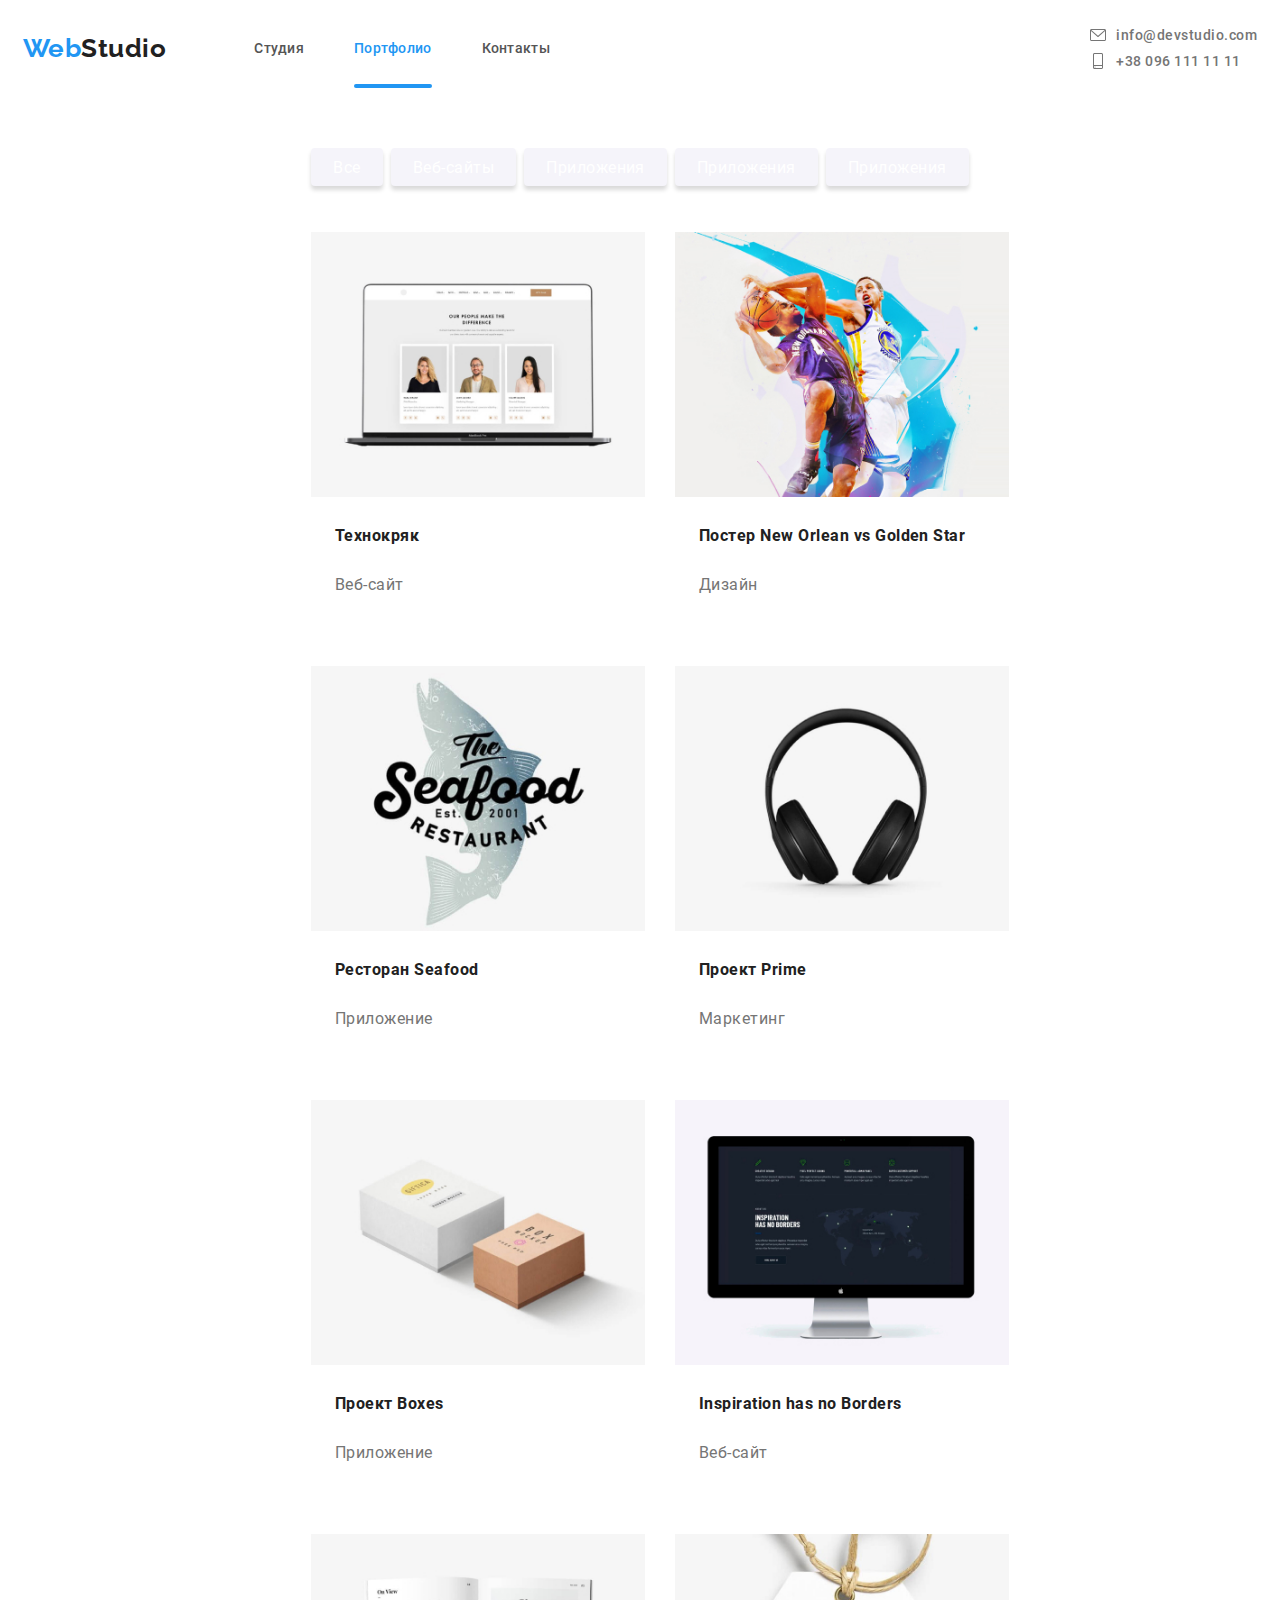
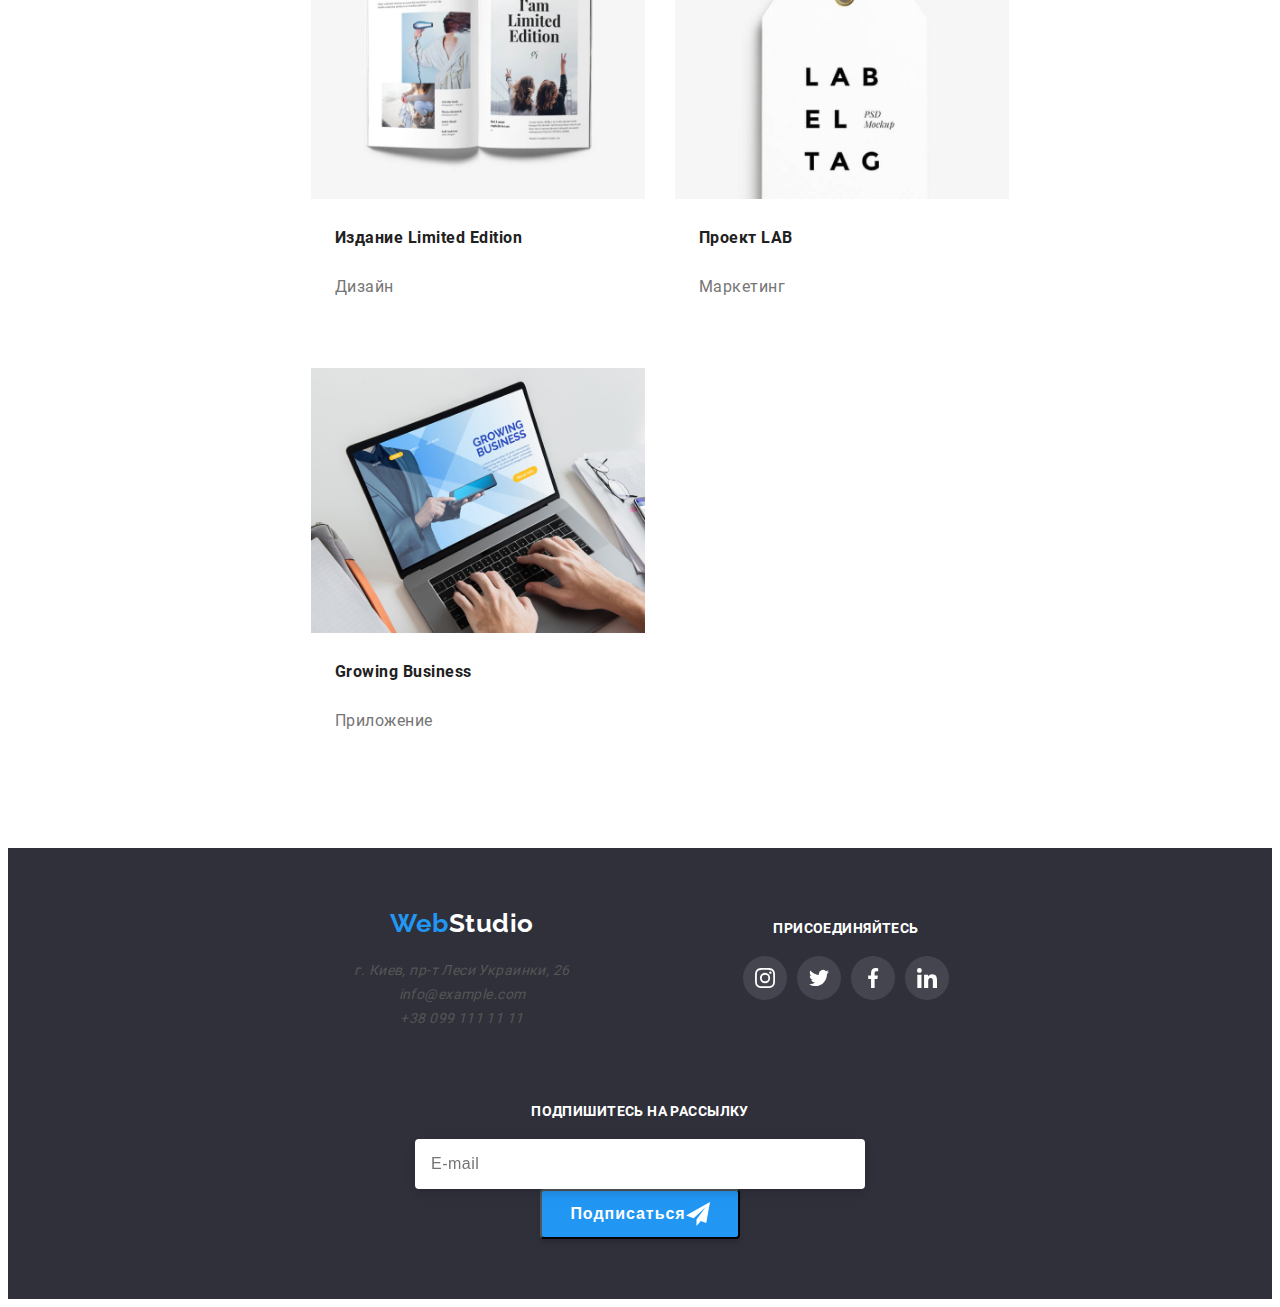
==== commit a5ba0d47: "rc02" ====
--- a/portfolio.html
+++ b/portfolio.html
@@ -7,10 +7,11 @@
     <link rel="stylesheet" href="./css/common.css" />
   </head>
   <body>
+    <!-- == Header & Navigation  ================= -->
     <header class="header">
       <div class="container__header">
         <!-- =======logo======= -->
-        <a href="#" class="logo logo--header">
+        <a href="./index.html" class="logo logo--header">
           <!-- <span class="button__label text--invisible">.</span> -->
           <span class="logo__text text--blue"> Web</span>
           <span class="logo__text text--dark"> Studio</span>
@@ -20,7 +21,7 @@
             <a href="./index.html" class="header__navigation__link">
               <span>Студия</span>
             </a>
-            <a href="#" class="header__navigation__link current">
+            <a href="./portfolio.html" class="header__navigation__link current">
               <span>Портфолио</span>
             </a>
             <a href="#" class="header__navigation__link">
@@ -50,12 +51,31 @@
             </li>
           </ul>
         </div>
-        <div class="menu--mobile">
+        <button class="burger--menu__btn" burger-menu-open>
+          <svg class="icon menu--icon">
+            <use href="./images/common/icons/social-icons.svg#menu-open"></use>
+          </svg>
+        </button>
+        <div class="menu--mobile is-hidden--menu" burger-menu>
+          <div class="menu--mobile__top-row">
+            <a href="#" class="logo logo--header">
+              <!-- <span class="button__label text--invisible">.</span> -->
+              <span class="logo__text text--blue"> Web</span>
+              <span class="logo__text text--dark"> Studio</span>
+            </a>
+            <button class="burger--menu__btn" burger-menu-close>
+              <svg class="icon menu--icon">
+                <use
+                  href="./images/common/icons/social-icons.svg#menu-close"
+                ></use>
+              </svg>
+            </button>
+          </div>
           <nav class="header_navigation">
-            <a href="#" class="header__navigation__link">
+            <a href="./index.html" class="header__navigation__link">
               <span>Студия</span>
             </a>
-            <a href="#" class="header__navigation__link current">
+            <a href="./portfolio.html" class="header__navigation__link current">
               <span>Портфолио</span>
             </a>
             <a href="#" class="header__navigation__link">
@@ -90,34 +110,34 @@
     <!-- =========================== -->
     <section class="portfolio">
       <div class="container__portfolio">
-        <ul class="list grid--filters">
-          <li class="filters__item">
-            <a href="#" class="button__portfolio--filter link__portfolio">
+        <ul class="grid--filters">
+          <li class="filters__item">
+            <a href="#" class="button__portfolio--filter">
               <span class="text">Все</span>
             </a>
           </li>
           <li class="filters__item">
-            <a href="#" class="button__portfolio--filter link__portfolio">
+            <a href="#" class="button__portfolio--filter">
               <span class="text">Веб-сайты</span>
             </a>
           </li>
           <li class="filters__item">
-            <a href="#" class="button__portfolio--filter link__portfolio">
+            <a href="#" class="button__portfolio--filter">
               <span class="text">Приложения</span>
             </a>
           </li>
           <li class="filters__item">
-            <a href="#" class="button__portfolio--filter link__portfolio">
+            <a href="#" class="button__portfolio--filter">
               <span class="text">Приложения</span>
             </a>
           </li>
           <li class="filters__item">
-            <a href="#" class="button__portfolio--filter link__portfolio">
+            <a href="#" class="button__portfolio--filter">
               <span class="text">Приложения</span>
             </a>
           </li>
         </ul>
-        <ul class="list grid grid--galery">
+        <ul class="grid grid--galery">
           <li class="grid__item grid__item--galery">
             <div class="galery__item__overlay">
               <p class="item__overlay__text">
@@ -206,6 +226,113 @@
         </ul>
       </div>
     </section>
+    <!-- ===== footer: contacts, social links & subscribe ====== -->
+    <footer class="footer">
+      <div class="container__footer">
+        <div class="footer__contacts">
+          <address class="footer__item--addr" id="contacts">
+            <ul class="list" id="contacts">
+              <!-- logo -->
+              <li class="list_item footer__addr-item logo--footer">
+                <a href="#" class="logo logo--footer">
+                  <!-- <span class="button__label text--invisible">.</span> -->
+                  <span class="logo__text text--blue"> Web</span>
+                  <span class="logo__text text--light"> Studio</span>
+                </a>
+              </li>
+              <!-- address -->
+              <li class="footer__addr-item">
+                <a class="footer__addr__link" href="./index.html">
+                  <span class="addr-text">г. Киев, пр-т Леси Украинки, 26</span>
+                </a>
+              </li>
+              <!-- e-mail -->
+              <li class="footer__addr-item">
+                <a class="footer__addr__link" href="./index.html">
+                  <span class="addr-text">info@example.com</span>
+                </a>
+              </li>
+              <!-- phone -->
+              <li class="footer__addr-item">
+                <a class="footer__addr__link" href="./index.html">
+                  <span class="addr-text">+38 099 111 11 11</span>
+                </a>
+              </li>
+            </ul>
+          </address>
+          <div class="footer__item--social">
+            <h3 class="footer_block_title">присоединяйтесь</h3>
+            <div class="footer__socials">
+              <ul class="list list_social">
+                <li class="list_item list_item--socials">
+                  <a
+                    href="./index.html"
+                    class="link_social footer__link--social"
+                  >
+                    <svg class="icon social_icon">
+                      <use
+                        href="./images/common/icons/social-icons.svg#instagram"
+                      ></use>
+                    </svg>
+                  </a>
+                </li>
+                <li class="list_item list_item--socials">
+                  <a href="#" class="link_social footer__link--social">
+                    <svg class="icon social_icon">
+                      <use
+                        href="./images/common/icons/social-icons.svg#twitter"
+                      ></use>
+                    </svg>
+                  </a>
+                </li>
+                <li class="list_item list_item--socials">
+                  <a href="#" class="link_social footer__link--social">
+                    <svg class="icon social_icon">
+                      <use
+                        href="./images/common/icons/social-icons.svg#facebook"
+                      ></use>
+                    </svg>
+                  </a>
+                </li>
+                <li class="list_item list_item--socials">
+                  <a href="#" class="link_social footer__link--social">
+                    <svg class="icon social_icon">
+                      <use
+                        href="./images/common/icons/social-icons.svg#linkedin"
+                      ></use>
+                    </svg>
+                  </a>
+                </li>
+              </ul>
+            </div>
+          </div>
+        </div>
+
+        <form class="footer__item--form">
+          <label class="footer_block_title" for="email"
+            >Подпишитесь на рассылку</label
+          >
+          <div class="footer__form__content">
+            <input
+              class="footer__form__input--mail"
+              type="email"
+              name="email"
+              id="email"
+              placeholder="E-mail"
+            />
+
+            <button class="button--subscribe centered" type="submit">
+              <span class="button__text">Подписаться</span>
+              <svg class="icon button__icon">
+                <use href="./images/common/icons/social-icons.svg#send"></use>
+              </svg>
+            </button>
+          </div>
+          <!-- <span>E-mail</span> -->
+        </form>
+      </div>
+    </footer>
+    <script src="./js/my_burger_script.js"></script>
   </body>
 </html>
 
--- a/css/common.css
+++ b/css/common.css
@@ -34,7 +34,7 @@
   font-style: normal;
 }
 
-.container__clients, .container__team, .container__directions, .container__features, .container__hero, .container__footer, .container__portfolio {
+.container__clients, .container__team, .container__directions, .container__features, .container__hero, .container__portfolio {
   min-width: calc(320px - 1rem);
   width: 100%;
   margin: 0 auto;
@@ -42,34 +42,32 @@
 }
 
 @media (max-width: 479px) {
-  .container__clients, .container__team, .container__directions, .container__features, .container__hero, .container__footer, .container__portfolio {
-    width: 100%;
-    padding: 0px 1rem;
-  }
-}
-
-@media (min-width: 480px) and (max-width: 767px) {
-  .container__clients, .container__team, .container__directions, .container__features, .container__hero, .container__footer, .container__portfolio {
-    width: 100%;
+  .container__clients, .container__team, .container__directions, .container__features, .container__hero, .container__portfolio {
     padding: 60px 15px;
   }
 }
 
-@media (min-width: 768px) and (max-width: 1599px) {
-  .container__clients, .container__team, .container__directions, .container__features, .container__hero, .container__footer, .container__portfolio {
-    width: 768px;
+@media (min-width: 480px) and (max-width: 767px) {
+  .container__clients, .container__team, .container__directions, .container__features, .container__hero, .container__portfolio {
     padding: 60px 15px;
   }
 }
 
-@media (min-width: 1600px) {
-  .container__clients, .container__team, .container__directions, .container__features, .container__hero, .container__footer, .container__portfolio {
-    width: 1600px;
+@media (min-width: 768px) and (max-width: 1599px) {
+  .container__clients, .container__team, .container__directions, .container__features, .container__hero, .container__portfolio {
+    max-width: 768px;
+    padding: 60px 15px;
+  }
+}
+
+@media (min-width: 1600px) {
+  .container__clients, .container__team, .container__directions, .container__features, .container__hero, .container__portfolio {
+    max-width: 1600px;
     padding: 94px 215px;
   }
 }
 
-.header_contacts {
+.grid--filters, .header_contacts {
   margin: 0;
   padding: 0;
   list-style: none;
@@ -81,7 +79,7 @@
   width: 100%;
 }
 
-.button__hero, .button--subscribe, .button__portfolio--filter {
+.button__hero, .button--subscribe, .button__portfolio--filter, .modal__form__button, .button--my, .button--my2 {
   display: flex;
   flex-wrap: nowrap;
   align-items: center;
@@ -96,22 +94,23 @@
   transition: 1s cubic-bezier(0.4, 0, 0.2, 1);
 }
 
-.button__hero:hover, .button--subscribe:hover, .button__portfolio--filter:hover {
-  color: #ffffff;
+.button__hero:hover, .button--subscribe:hover, .button__portfolio--filter:hover, .modal__form__button:hover, .button--my:hover, .button--my2:hover {
+  color: #ffffff;
+  background-color: #2196f3;
   box-shadow: 0px 4px 4px rgba(0, 0, 0, 0.8);
 }
 
-.client__link, .header__navigation__link, .footer__addr__link, .link__portfolio, .link, .link_social {
+.client__link, .header__navigation__link, .footer__addr__link, .button__portfolio--filter, .link, .link_social {
   text-decoration: none;
   color: currentColor;
 }
 
-.client__link:visited, .header__navigation__link:visited, .footer__addr__link:visited, .link__portfolio:visited, .link:visited, .link_social:visited {
+.client__link:visited, .header__navigation__link:visited, .footer__addr__link:visited, .button__portfolio--filter:visited, .link:visited, .link_social:visited {
   text-decoration: none;
   color: inherit;
 }
 
-.client__link:hover, .header__navigation__link:hover, .footer__addr__link:hover, .link__portfolio:hover, .link:hover, .link_social:hover, .current.client__link, .current.header__navigation__link, .current.footer__addr__link, .current.link__portfolio, .current.link, .current.link_social {
+.client__link:hover, .header__navigation__link:hover, .footer__addr__link:hover, .button__portfolio--filter:hover, .link:hover, .link_social:hover, .current.client__link, .current.header__navigation__link, .current.footer__addr__link, .current.button__portfolio--filter, .current.link, .current.link_social {
   text-decoration: none;
   color: #2196f3;
 }
@@ -131,7 +130,7 @@
   width: 20px;
 }
 
-.container__clients, .container__team, .container__directions, .container__features, .container__hero, .container__footer, .container__portfolio {
+.container__clients, .container__team, .container__directions, .container__features, .container__hero, .container__portfolio {
   min-width: calc(320px - 1rem);
   width: 100%;
   margin: 0 auto;
@@ -139,34 +138,32 @@
 }
 
 @media (max-width: 479px) {
-  .container__clients, .container__team, .container__directions, .container__features, .container__hero, .container__footer, .container__portfolio {
-    width: 100%;
-    padding: 0px 1rem;
-  }
-}
-
-@media (min-width: 480px) and (max-width: 767px) {
-  .container__clients, .container__team, .container__directions, .container__features, .container__hero, .container__footer, .container__portfolio {
-    width: 100%;
+  .container__clients, .container__team, .container__directions, .container__features, .container__hero, .container__portfolio {
     padding: 60px 15px;
   }
 }
 
-@media (min-width: 768px) and (max-width: 1599px) {
-  .container__clients, .container__team, .container__directions, .container__features, .container__hero, .container__footer, .container__portfolio {
-    width: 768px;
+@media (min-width: 480px) and (max-width: 767px) {
+  .container__clients, .container__team, .container__directions, .container__features, .container__hero, .container__portfolio {
     padding: 60px 15px;
   }
 }
 
-@media (min-width: 1600px) {
-  .container__clients, .container__team, .container__directions, .container__features, .container__hero, .container__footer, .container__portfolio {
-    width: 1600px;
+@media (min-width: 768px) and (max-width: 1599px) {
+  .container__clients, .container__team, .container__directions, .container__features, .container__hero, .container__portfolio {
+    max-width: 768px;
+    padding: 60px 15px;
+  }
+}
+
+@media (min-width: 1600px) {
+  .container__clients, .container__team, .container__directions, .container__features, .container__hero, .container__portfolio {
+    max-width: 1600px;
     padding: 94px 215px;
   }
 }
 
-.header_contacts {
+.grid--filters, .header_contacts {
   margin: 0;
   padding: 0;
   list-style: none;
@@ -178,7 +175,7 @@
   width: 100%;
 }
 
-.button__hero, .button--subscribe, .button__portfolio--filter {
+.button__hero, .button--subscribe, .button__portfolio--filter, .modal__form__button, .button--my, .button--my2 {
   display: flex;
   flex-wrap: nowrap;
   align-items: center;
@@ -193,22 +190,23 @@
   transition: 1s cubic-bezier(0.4, 0, 0.2, 1);
 }
 
-.button__hero:hover, .button--subscribe:hover, .button__portfolio--filter:hover {
-  color: #ffffff;
+.button__hero:hover, .button--subscribe:hover, .button__portfolio--filter:hover, .modal__form__button:hover, .button--my:hover, .button--my2:hover {
+  color: #ffffff;
+  background-color: #2196f3;
   box-shadow: 0px 4px 4px rgba(0, 0, 0, 0.8);
 }
 
-.client__link, .header__navigation__link, .footer__addr__link, .link__portfolio, .link, .link_social {
+.client__link, .header__navigation__link, .footer__addr__link, .button__portfolio--filter, .link, .link_social {
   text-decoration: none;
   color: currentColor;
 }
 
-.client__link:visited, .header__navigation__link:visited, .footer__addr__link:visited, .link__portfolio:visited, .link:visited, .link_social:visited {
+.client__link:visited, .header__navigation__link:visited, .footer__addr__link:visited, .button__portfolio--filter:visited, .link:visited, .link_social:visited {
   text-decoration: none;
   color: inherit;
 }
 
-.client__link:hover, .header__navigation__link:hover, .footer__addr__link:hover, .link__portfolio:hover, .link:hover, .link_social:hover, .current.client__link, .current.header__navigation__link, .current.footer__addr__link, .current.link__portfolio, .current.link, .current.link_social {
+.client__link:hover, .header__navigation__link:hover, .footer__addr__link:hover, .button__portfolio--filter:hover, .link:hover, .link_social:hover, .current.client__link, .current.header__navigation__link, .current.footer__addr__link, .current.button__portfolio--filter, .current.link, .current.link_social {
   text-decoration: none;
   color: #2196f3;
 }
@@ -333,7 +331,7 @@
   color: #757575;
 }
 
-.container__clients, .container__team, .container__directions, .container__features, .container__hero, .container__footer, .container__portfolio {
+.container__clients, .container__team, .container__directions, .container__features, .container__hero, .container__portfolio {
   min-width: calc(320px - 1rem);
   width: 100%;
   margin: 0 auto;
@@ -341,34 +339,32 @@
 }
 
 @media (max-width: 479px) {
-  .container__clients, .container__team, .container__directions, .container__features, .container__hero, .container__footer, .container__portfolio {
-    width: 100%;
-    padding: 0px 1rem;
-  }
-}
-
-@media (min-width: 480px) and (max-width: 767px) {
-  .container__clients, .container__team, .container__directions, .container__features, .container__hero, .container__footer, .container__portfolio {
-    width: 100%;
+  .container__clients, .container__team, .container__directions, .container__features, .container__hero, .container__portfolio {
     padding: 60px 15px;
   }
 }
 
-@media (min-width: 768px) and (max-width: 1599px) {
-  .container__clients, .container__team, .container__directions, .container__features, .container__hero, .container__footer, .container__portfolio {
-    width: 768px;
+@media (min-width: 480px) and (max-width: 767px) {
+  .container__clients, .container__team, .container__directions, .container__features, .container__hero, .container__portfolio {
     padding: 60px 15px;
   }
 }
 
-@media (min-width: 1600px) {
-  .container__clients, .container__team, .container__directions, .container__features, .container__hero, .container__footer, .container__portfolio {
-    width: 1600px;
+@media (min-width: 768px) and (max-width: 1599px) {
+  .container__clients, .container__team, .container__directions, .container__features, .container__hero, .container__portfolio {
+    max-width: 768px;
+    padding: 60px 15px;
+  }
+}
+
+@media (min-width: 1600px) {
+  .container__clients, .container__team, .container__directions, .container__features, .container__hero, .container__portfolio {
+    max-width: 1600px;
     padding: 94px 215px;
   }
 }
 
-.header_contacts {
+.grid--filters, .header_contacts {
   margin: 0;
   padding: 0;
   list-style: none;
@@ -380,7 +376,7 @@
   width: 100%;
 }
 
-.button__hero, .button--subscribe, .button__portfolio--filter {
+.button__hero, .button--subscribe, .button__portfolio--filter, .modal__form__button, .button--my, .button--my2 {
   display: flex;
   flex-wrap: nowrap;
   align-items: center;
@@ -395,22 +391,23 @@
   transition: 1s cubic-bezier(0.4, 0, 0.2, 1);
 }
 
-.button__hero:hover, .button--subscribe:hover, .button__portfolio--filter:hover {
-  color: #ffffff;
+.button__hero:hover, .button--subscribe:hover, .button__portfolio--filter:hover, .modal__form__button:hover, .button--my:hover, .button--my2:hover {
+  color: #ffffff;
+  background-color: #2196f3;
   box-shadow: 0px 4px 4px rgba(0, 0, 0, 0.8);
 }
 
-.client__link, .header__navigation__link, .footer__addr__link, .link__portfolio, .link, .link_social {
+.client__link, .header__navigation__link, .footer__addr__link, .button__portfolio--filter, .link, .link_social {
   text-decoration: none;
   color: currentColor;
 }
 
-.client__link:visited, .header__navigation__link:visited, .footer__addr__link:visited, .link__portfolio:visited, .link:visited, .link_social:visited {
+.client__link:visited, .header__navigation__link:visited, .footer__addr__link:visited, .button__portfolio--filter:visited, .link:visited, .link_social:visited {
   text-decoration: none;
   color: inherit;
 }
 
-.client__link:hover, .header__navigation__link:hover, .footer__addr__link:hover, .link__portfolio:hover, .link:hover, .link_social:hover, .current.client__link, .current.header__navigation__link, .current.footer__addr__link, .current.link__portfolio, .current.link, .current.link_social {
+.client__link:hover, .header__navigation__link:hover, .footer__addr__link:hover, .button__portfolio--filter:hover, .link:hover, .link_social:hover, .current.client__link, .current.header__navigation__link, .current.footer__addr__link, .current.button__portfolio--filter, .current.link, .current.link_social {
   text-decoration: none;
   color: #2196f3;
 }
@@ -492,7 +489,7 @@
   color: #757575;
 }
 
-.container__clients, .container__team, .container__directions, .container__features, .container__hero, .container__footer, .container__portfolio {
+.container__clients, .container__team, .container__directions, .container__features, .container__hero, .container__portfolio {
   min-width: calc(320px - 1rem);
   width: 100%;
   margin: 0 auto;
@@ -500,34 +497,32 @@
 }
 
 @media (max-width: 479px) {
-  .container__clients, .container__team, .container__directions, .container__features, .container__hero, .container__footer, .container__portfolio {
-    width: 100%;
-    padding: 0px 1rem;
-  }
-}
-
-@media (min-width: 480px) and (max-width: 767px) {
-  .container__clients, .container__team, .container__directions, .container__features, .container__hero, .container__footer, .container__portfolio {
-    width: 100%;
+  .container__clients, .container__team, .container__directions, .container__features, .container__hero, .container__portfolio {
     padding: 60px 15px;
   }
 }
 
-@media (min-width: 768px) and (max-width: 1599px) {
-  .container__clients, .container__team, .container__directions, .container__features, .container__hero, .container__footer, .container__portfolio {
-    width: 768px;
+@media (min-width: 480px) and (max-width: 767px) {
+  .container__clients, .container__team, .container__directions, .container__features, .container__hero, .container__portfolio {
     padding: 60px 15px;
   }
 }
 
-@media (min-width: 1600px) {
-  .container__clients, .container__team, .container__directions, .container__features, .container__hero, .container__footer, .container__portfolio {
-    width: 1600px;
+@media (min-width: 768px) and (max-width: 1599px) {
+  .container__clients, .container__team, .container__directions, .container__features, .container__hero, .container__portfolio {
+    max-width: 768px;
+    padding: 60px 15px;
+  }
+}
+
+@media (min-width: 1600px) {
+  .container__clients, .container__team, .container__directions, .container__features, .container__hero, .container__portfolio {
+    max-width: 1600px;
     padding: 94px 215px;
   }
 }
 
-.header_contacts {
+.grid--filters, .header_contacts {
   margin: 0;
   padding: 0;
   list-style: none;
@@ -539,7 +534,7 @@
   width: 100%;
 }
 
-.button__hero, .button--subscribe, .button__portfolio--filter {
+.button__hero, .button--subscribe, .button__portfolio--filter, .modal__form__button, .button--my, .button--my2 {
   display: flex;
   flex-wrap: nowrap;
   align-items: center;
@@ -554,22 +549,23 @@
   transition: 1s cubic-bezier(0.4, 0, 0.2, 1);
 }
 
-.button__hero:hover, .button--subscribe:hover, .button__portfolio--filter:hover {
-  color: #ffffff;
+.button__hero:hover, .button--subscribe:hover, .button__portfolio--filter:hover, .modal__form__button:hover, .button--my:hover, .button--my2:hover {
+  color: #ffffff;
+  background-color: #2196f3;
   box-shadow: 0px 4px 4px rgba(0, 0, 0, 0.8);
 }
 
-.client__link, .header__navigation__link, .footer__addr__link, .link__portfolio, .link, .link_social {
+.client__link, .header__navigation__link, .footer__addr__link, .button__portfolio--filter, .link, .link_social {
   text-decoration: none;
   color: currentColor;
 }
 
-.client__link:visited, .header__navigation__link:visited, .footer__addr__link:visited, .link__portfolio:visited, .link:visited, .link_social:visited {
+.client__link:visited, .header__navigation__link:visited, .footer__addr__link:visited, .button__portfolio--filter:visited, .link:visited, .link_social:visited {
   text-decoration: none;
   color: inherit;
 }
 
-.client__link:hover, .header__navigation__link:hover, .footer__addr__link:hover, .link__portfolio:hover, .link:hover, .link_social:hover, .current.client__link, .current.header__navigation__link, .current.footer__addr__link, .current.link__portfolio, .current.link, .current.link_social {
+.client__link:hover, .header__navigation__link:hover, .footer__addr__link:hover, .button__portfolio--filter:hover, .link:hover, .link_social:hover, .current.client__link, .current.header__navigation__link, .current.footer__addr__link, .current.button__portfolio--filter, .current.link, .current.link_social {
   text-decoration: none;
   color: #2196f3;
 }
@@ -671,7 +667,7 @@
   background-color: rgba(47, 48, 58, 0.8);
 }
 
-.container__clients, .container__team, .container__directions, .container__features, .container__hero, .container__footer, .container__portfolio {
+.container__clients, .container__team, .container__directions, .container__features, .container__hero, .container__portfolio {
   min-width: calc(320px - 1rem);
   width: 100%;
   margin: 0 auto;
@@ -679,34 +675,32 @@
 }
 
 @media (max-width: 479px) {
-  .container__clients, .container__team, .container__directions, .container__features, .container__hero, .container__footer, .container__portfolio {
-    width: 100%;
-    padding: 0px 1rem;
-  }
-}
-
-@media (min-width: 480px) and (max-width: 767px) {
-  .container__clients, .container__team, .container__directions, .container__features, .container__hero, .container__footer, .container__portfolio {
-    width: 100%;
+  .container__clients, .container__team, .container__directions, .container__features, .container__hero, .container__portfolio {
     padding: 60px 15px;
   }
 }
 
-@media (min-width: 768px) and (max-width: 1599px) {
-  .container__clients, .container__team, .container__directions, .container__features, .container__hero, .container__footer, .container__portfolio {
-    width: 768px;
+@media (min-width: 480px) and (max-width: 767px) {
+  .container__clients, .container__team, .container__directions, .container__features, .container__hero, .container__portfolio {
     padding: 60px 15px;
   }
 }
 
-@media (min-width: 1600px) {
-  .container__clients, .container__team, .container__directions, .container__features, .container__hero, .container__footer, .container__portfolio {
-    width: 1600px;
+@media (min-width: 768px) and (max-width: 1599px) {
+  .container__clients, .container__team, .container__directions, .container__features, .container__hero, .container__portfolio {
+    max-width: 768px;
+    padding: 60px 15px;
+  }
+}
+
+@media (min-width: 1600px) {
+  .container__clients, .container__team, .container__directions, .container__features, .container__hero, .container__portfolio {
+    max-width: 1600px;
     padding: 94px 215px;
   }
 }
 
-.header_contacts {
+.grid--filters, .header_contacts {
   margin: 0;
   padding: 0;
   list-style: none;
@@ -718,7 +712,7 @@
   width: 100%;
 }
 
-.button__hero, .button--subscribe, .button__portfolio--filter {
+.button__hero, .button--subscribe, .button__portfolio--filter, .modal__form__button, .button--my, .button--my2 {
   display: flex;
   flex-wrap: nowrap;
   align-items: center;
@@ -733,22 +727,23 @@
   transition: 1s cubic-bezier(0.4, 0, 0.2, 1);
 }
 
-.button__hero:hover, .button--subscribe:hover, .button__portfolio--filter:hover {
-  color: #ffffff;
+.button__hero:hover, .button--subscribe:hover, .button__portfolio--filter:hover, .modal__form__button:hover, .button--my:hover, .button--my2:hover {
+  color: #ffffff;
+  background-color: #2196f3;
   box-shadow: 0px 4px 4px rgba(0, 0, 0, 0.8);
 }
 
-.client__link, .header__navigation__link, .footer__addr__link, .link__portfolio, .link, .link_social {
+.client__link, .header__navigation__link, .footer__addr__link, .button__portfolio--filter, .link, .link_social {
   text-decoration: none;
   color: currentColor;
 }
 
-.client__link:visited, .header__navigation__link:visited, .footer__addr__link:visited, .link__portfolio:visited, .link:visited, .link_social:visited {
+.client__link:visited, .header__navigation__link:visited, .footer__addr__link:visited, .button__portfolio--filter:visited, .link:visited, .link_social:visited {
   text-decoration: none;
   color: inherit;
 }
 
-.client__link:hover, .header__navigation__link:hover, .footer__addr__link:hover, .link__portfolio:hover, .link:hover, .link_social:hover, .current.client__link, .current.header__navigation__link, .current.footer__addr__link, .current.link__portfolio, .current.link, .current.link_social {
+.client__link:hover, .header__navigation__link:hover, .footer__addr__link:hover, .button__portfolio--filter:hover, .link:hover, .link_social:hover, .current.client__link, .current.header__navigation__link, .current.footer__addr__link, .current.button__portfolio--filter, .current.link, .current.link_social {
   text-decoration: none;
   color: #2196f3;
 }
@@ -846,7 +841,7 @@
   color: #757575;
 }
 
-.container__clients, .container__team, .container__directions, .container__features, .container__hero, .container__footer, .container__portfolio {
+.container__clients, .container__team, .container__directions, .container__features, .container__hero, .container__portfolio {
   min-width: calc(320px - 1rem);
   width: 100%;
   margin: 0 auto;
@@ -854,34 +849,32 @@
 }
 
 @media (max-width: 479px) {
-  .container__clients, .container__team, .container__directions, .container__features, .container__hero, .container__footer, .container__portfolio {
-    width: 100%;
-    padding: 0px 1rem;
-  }
-}
-
-@media (min-width: 480px) and (max-width: 767px) {
-  .container__clients, .container__team, .container__directions, .container__features, .container__hero, .container__footer, .container__portfolio {
-    width: 100%;
+  .container__clients, .container__team, .container__directions, .container__features, .container__hero, .container__portfolio {
     padding: 60px 15px;
   }
 }
 
-@media (min-width: 768px) and (max-width: 1599px) {
-  .container__clients, .container__team, .container__directions, .container__features, .container__hero, .container__footer, .container__portfolio {
-    width: 768px;
+@media (min-width: 480px) and (max-width: 767px) {
+  .container__clients, .container__team, .container__directions, .container__features, .container__hero, .container__portfolio {
     padding: 60px 15px;
   }
 }
 
-@media (min-width: 1600px) {
-  .container__clients, .container__team, .container__directions, .container__features, .container__hero, .container__footer, .container__portfolio {
-    width: 1600px;
+@media (min-width: 768px) and (max-width: 1599px) {
+  .container__clients, .container__team, .container__directions, .container__features, .container__hero, .container__portfolio {
+    max-width: 768px;
+    padding: 60px 15px;
+  }
+}
+
+@media (min-width: 1600px) {
+  .container__clients, .container__team, .container__directions, .container__features, .container__hero, .container__portfolio {
+    max-width: 1600px;
     padding: 94px 215px;
   }
 }
 
-.header_contacts {
+.grid--filters, .header_contacts {
   margin: 0;
   padding: 0;
   list-style: none;
@@ -893,7 +886,7 @@
   width: 100%;
 }
 
-.button__hero, .button--subscribe, .button__portfolio--filter {
+.button__hero, .button--subscribe, .button__portfolio--filter, .modal__form__button, .button--my, .button--my2 {
   display: flex;
   flex-wrap: nowrap;
   align-items: center;
@@ -908,22 +901,23 @@
   transition: 1s cubic-bezier(0.4, 0, 0.2, 1);
 }
 
-.button__hero:hover, .button--subscribe:hover, .button__portfolio--filter:hover {
-  color: #ffffff;
+.button__hero:hover, .button--subscribe:hover, .button__portfolio--filter:hover, .modal__form__button:hover, .button--my:hover, .button--my2:hover {
+  color: #ffffff;
+  background-color: #2196f3;
   box-shadow: 0px 4px 4px rgba(0, 0, 0, 0.8);
 }
 
-.client__link, .header__navigation__link, .footer__addr__link, .link__portfolio, .link, .link_social {
+.client__link, .header__navigation__link, .footer__addr__link, .button__portfolio--filter, .link, .link_social {
   text-decoration: none;
   color: currentColor;
 }
 
-.client__link:visited, .header__navigation__link:visited, .footer__addr__link:visited, .link__portfolio:visited, .link:visited, .link_social:visited {
+.client__link:visited, .header__navigation__link:visited, .footer__addr__link:visited, .button__portfolio--filter:visited, .link:visited, .link_social:visited {
   text-decoration: none;
   color: inherit;
 }
 
-.client__link:hover, .header__navigation__link:hover, .footer__addr__link:hover, .link__portfolio:hover, .link:hover, .link_social:hover, .current.client__link, .current.header__navigation__link, .current.footer__addr__link, .current.link__portfolio, .current.link, .current.link_social {
+.client__link:hover, .header__navigation__link:hover, .footer__addr__link:hover, .button__portfolio--filter:hover, .link:hover, .link_social:hover, .current.client__link, .current.header__navigation__link, .current.footer__addr__link, .current.button__portfolio--filter, .current.link, .current.link_social {
   text-decoration: none;
   color: #2196f3;
 }
@@ -983,7 +977,7 @@
   width: 100%;
 }
 
-.container__clients, .container__team, .container__directions, .container__features, .container__hero, .container__footer, .container__portfolio {
+.container__clients, .container__team, .container__directions, .container__features, .container__hero, .container__portfolio {
   min-width: calc(320px - 1rem);
   width: 100%;
   margin: 0 auto;
@@ -991,34 +985,32 @@
 }
 
 @media (max-width: 479px) {
-  .container__clients, .container__team, .container__directions, .container__features, .container__hero, .container__footer, .container__portfolio {
-    width: 100%;
-    padding: 0px 1rem;
-  }
-}
-
-@media (min-width: 480px) and (max-width: 767px) {
-  .container__clients, .container__team, .container__directions, .container__features, .container__hero, .container__footer, .container__portfolio {
-    width: 100%;
+  .container__clients, .container__team, .container__directions, .container__features, .container__hero, .container__portfolio {
     padding: 60px 15px;
   }
 }
 
-@media (min-width: 768px) and (max-width: 1599px) {
-  .container__clients, .container__team, .container__directions, .container__features, .container__hero, .container__footer, .container__portfolio {
-    width: 768px;
+@media (min-width: 480px) and (max-width: 767px) {
+  .container__clients, .container__team, .container__directions, .container__features, .container__hero, .container__portfolio {
     padding: 60px 15px;
   }
 }
 
-@media (min-width: 1600px) {
-  .container__clients, .container__team, .container__directions, .container__features, .container__hero, .container__footer, .container__portfolio {
-    width: 1600px;
+@media (min-width: 768px) and (max-width: 1599px) {
+  .container__clients, .container__team, .container__directions, .container__features, .container__hero, .container__portfolio {
+    max-width: 768px;
+    padding: 60px 15px;
+  }
+}
+
+@media (min-width: 1600px) {
+  .container__clients, .container__team, .container__directions, .container__features, .container__hero, .container__portfolio {
+    max-width: 1600px;
     padding: 94px 215px;
   }
 }
 
-.header_contacts {
+.grid--filters, .header_contacts {
   margin: 0;
   padding: 0;
   list-style: none;
@@ -1030,7 +1022,7 @@
   width: 100%;
 }
 
-.button__hero, .button--subscribe, .button__portfolio--filter {
+.button__hero, .button--subscribe, .button__portfolio--filter, .modal__form__button, .button--my, .button--my2 {
   display: flex;
   flex-wrap: nowrap;
   align-items: center;
@@ -1045,22 +1037,23 @@
   transition: 1s cubic-bezier(0.4, 0, 0.2, 1);
 }
 
-.button__hero:hover, .button--subscribe:hover, .button__portfolio--filter:hover {
-  color: #ffffff;
+.button__hero:hover, .button--subscribe:hover, .button__portfolio--filter:hover, .modal__form__button:hover, .button--my:hover, .button--my2:hover {
+  color: #ffffff;
+  background-color: #2196f3;
   box-shadow: 0px 4px 4px rgba(0, 0, 0, 0.8);
 }
 
-.client__link, .header__navigation__link, .footer__addr__link, .link__portfolio, .link, .link_social {
+.client__link, .header__navigation__link, .footer__addr__link, .button__portfolio--filter, .link, .link_social {
   text-decoration: none;
   color: currentColor;
 }
 
-.client__link:visited, .header__navigation__link:visited, .footer__addr__link:visited, .link__portfolio:visited, .link:visited, .link_social:visited {
+.client__link:visited, .header__navigation__link:visited, .footer__addr__link:visited, .button__portfolio--filter:visited, .link:visited, .link_social:visited {
   text-decoration: none;
   color: inherit;
 }
 
-.client__link:hover, .header__navigation__link:hover, .footer__addr__link:hover, .link__portfolio:hover, .link:hover, .link_social:hover, .current.client__link, .current.header__navigation__link, .current.footer__addr__link, .current.link__portfolio, .current.link, .current.link_social {
+.client__link:hover, .header__navigation__link:hover, .footer__addr__link:hover, .button__portfolio--filter:hover, .link:hover, .link_social:hover, .current.client__link, .current.header__navigation__link, .current.footer__addr__link, .current.button__portfolio--filter, .current.link, .current.link_social {
   text-decoration: none;
   color: #2196f3;
 }
@@ -1068,7 +1061,7 @@
 .header {
   min-width: calc(320px - 1rem);
   width: 100%;
-  background-color: lightgrey;
+  background-color: white;
 }
 
 @media (max-width: 479px) {
@@ -1076,7 +1069,7 @@
     width: calc(100% - 16px);
     position: fixed;
     z-index: 2;
-    top: 0.5rem;
+    top: 0rem;
   }
 }
 
@@ -1085,7 +1078,7 @@
     width: calc(100% - 16px);
     position: fixed;
     z-index: 2;
-    top: 0.5rem;
+    top: 0rem;
   }
 }
 
@@ -1096,13 +1089,14 @@
   display: flex;
   flex-wrap: nowrap;
   align-items: center;
-  height: 80px;
 }
 
 @media (max-width: 479px) {
   .container__header {
     width: 100%;
     padding: 0px 1rem;
+    height: 60px;
+    justify-content: space-between;
   }
 }
 
@@ -1110,19 +1104,23 @@
   .container__header {
     width: 100%;
     padding: 0px 1rem;
+    height: 60px;
+    justify-content: space-between;
   }
 }
 
 @media (min-width: 768px) and (max-width: 1599px) {
   .container__header {
-    width: 768px;
+    width: calc($width_tablet-1rem);
+    height: 80px;
     padding: 0px 15px;
   }
 }
 
 @media (min-width: 1600px) {
   .container__header {
-    width: 1600px;
+    width: calc($width_desktop-1rem);
+    height: 80px;
     padding: 0px 215px;
   }
 }
@@ -1156,30 +1154,31 @@
 }
 
 .menu--mobile {
-  background-color: lightgrey;
+  position: absolute;
+  background-color: white;
+  opacity: 1;
+  visibility: visible;
+  transition-property: opacity;
+  padding: 1rem;
+  padding-bottom: 60px;
+  padding-top: 0px;
 }
 
 @media (max-width: 479px) {
   .menu--mobile {
-    position: absolute;
-    bottom: 0px;
-    transform: translateY(100%);
+    top: 0px;
     display: block;
     margin-left: -1rem;
     width: 100%;
-    padding: 60px;
   }
 }
 
 @media (min-width: 480px) and (max-width: 767px) {
   .menu--mobile {
-    position: absolute;
-    bottom: 0px;
-    transform: translateY(100%);
+    top: 0px;
     display: block;
     margin-left: -1rem;
     width: 100%;
-    padding: 60px;
   }
 }
 
@@ -1193,6 +1192,20 @@
   .menu--mobile {
     display: none;
   }
+}
+
+.is-hidden--menu {
+  opacity: 0;
+  visibility: hidden;
+}
+
+.menu--mobile__top-row {
+  height: 60px;
+  display: flex;
+  justify-content: space-between;
+  align-content: center;
+  margin-bottom: 60px;
+  align-items: center;
 }
 
 .header_navigation {
@@ -1416,6 +1429,42 @@
   flex-wrap: nowrap;
   align-items: center;
   justify-content: center;
+}
+
+.burger--menu__btn {
+  display: block;
+  top: 0px;
+  left: 0px;
+  width: 40px;
+  height: 40px;
+  color: #212121;
+  padding: 0px;
+  background-color: transparent;
+  border: 0px;
+  transition-property: color, outline;
+  transition-duration: 1s cubic-bezier(0.4, 0, 0.2, 1);
+}
+
+@media (min-width: 768px) and (max-width: 1599px) {
+  .burger--menu__btn {
+    display: none;
+  }
+}
+
+@media (min-width: 1600px) {
+  .burger--menu__btn {
+    display: none;
+  }
+}
+
+.burger--menu__btn:hover, .burger--menu__btn:active, .burger--menu__btn:focus {
+  color: #2196f3;
+  outline-color: #2196f3;
+}
+
+.menu--icon {
+  width: 100%;
+  height: 100%;
 }
 
 @font-face {
@@ -1477,15 +1526,7 @@
   color: transparent;
 }
 
-.logo--footer {
-  display: flex;
-  flex-wrap: nowrap;
-  align-items: center;
-  justify-content: center;
-  margin-right: 93px;
-}
-
-.container__clients, .container__team, .container__directions, .container__features, .container__hero, .container__footer, .container__portfolio {
+.container__clients, .container__team, .container__directions, .container__features, .container__hero, .container__portfolio {
   min-width: calc(320px - 1rem);
   width: 100%;
   margin: 0 auto;
@@ -1493,34 +1534,32 @@
 }
 
 @media (max-width: 479px) {
-  .container__clients, .container__team, .container__directions, .container__features, .container__hero, .container__footer, .container__portfolio {
-    width: 100%;
-    padding: 0px 1rem;
-  }
-}
-
-@media (min-width: 480px) and (max-width: 767px) {
-  .container__clients, .container__team, .container__directions, .container__features, .container__hero, .container__footer, .container__portfolio {
-    width: 100%;
+  .container__clients, .container__team, .container__directions, .container__features, .container__hero, .container__portfolio {
     padding: 60px 15px;
   }
 }
 
-@media (min-width: 768px) and (max-width: 1599px) {
-  .container__clients, .container__team, .container__directions, .container__features, .container__hero, .container__footer, .container__portfolio {
-    width: 768px;
+@media (min-width: 480px) and (max-width: 767px) {
+  .container__clients, .container__team, .container__directions, .container__features, .container__hero, .container__portfolio {
     padding: 60px 15px;
   }
 }
 
-@media (min-width: 1600px) {
-  .container__clients, .container__team, .container__directions, .container__features, .container__hero, .container__footer, .container__portfolio {
-    width: 1600px;
+@media (min-width: 768px) and (max-width: 1599px) {
+  .container__clients, .container__team, .container__directions, .container__features, .container__hero, .container__portfolio {
+    max-width: 768px;
+    padding: 60px 15px;
+  }
+}
+
+@media (min-width: 1600px) {
+  .container__clients, .container__team, .container__directions, .container__features, .container__hero, .container__portfolio {
+    max-width: 1600px;
     padding: 94px 215px;
   }
 }
 
-.header_contacts {
+.grid--filters, .header_contacts {
   margin: 0;
   padding: 0;
   list-style: none;
@@ -1532,7 +1571,7 @@
   width: 100%;
 }
 
-.button__hero, .button--subscribe, .button__portfolio--filter {
+.button__hero, .button--subscribe, .button__portfolio--filter, .modal__form__button, .button--my, .button--my2 {
   display: flex;
   flex-wrap: nowrap;
   align-items: center;
@@ -1547,22 +1586,23 @@
   transition: 1s cubic-bezier(0.4, 0, 0.2, 1);
 }
 
-.button__hero:hover, .button--subscribe:hover, .button__portfolio--filter:hover {
-  color: #ffffff;
+.button__hero:hover, .button--subscribe:hover, .button__portfolio--filter:hover, .modal__form__button:hover, .button--my:hover, .button--my2:hover {
+  color: #ffffff;
+  background-color: #2196f3;
   box-shadow: 0px 4px 4px rgba(0, 0, 0, 0.8);
 }
 
-.client__link, .header__navigation__link, .footer__addr__link, .link__portfolio, .link, .link_social {
+.client__link, .header__navigation__link, .footer__addr__link, .button__portfolio--filter, .link, .link_social {
   text-decoration: none;
   color: currentColor;
 }
 
-.client__link:visited, .header__navigation__link:visited, .footer__addr__link:visited, .link__portfolio:visited, .link:visited, .link_social:visited {
+.client__link:visited, .header__navigation__link:visited, .footer__addr__link:visited, .button__portfolio--filter:visited, .link:visited, .link_social:visited {
   text-decoration: none;
   color: inherit;
 }
 
-.client__link:hover, .header__navigation__link:hover, .footer__addr__link:hover, .link__portfolio:hover, .link:hover, .link_social:hover, .current.client__link, .current.header__navigation__link, .current.footer__addr__link, .current.link__portfolio, .current.link, .current.link_social {
+.client__link:hover, .header__navigation__link:hover, .footer__addr__link:hover, .button__portfolio--filter:hover, .link:hover, .link_social:hover, .current.client__link, .current.header__navigation__link, .current.footer__addr__link, .current.button__portfolio--filter, .current.link, .current.link_social {
   text-decoration: none;
   color: #2196f3;
 }
@@ -1572,39 +1612,39 @@
 }
 
 .container__footer {
-  display: flex;
-  background-color: pink;
+  min-width: calc(320px - 1rem);
+  width: 100%;
+  margin: 0 auto;
+  padding: 60px 1rem;
+  display: block;
 }
 
 @media (max-width: 479px) {
   .container__footer {
+    padding: 60px 1rem;
+  }
+}
+
+@media (min-width: 480px) and (max-width: 767px) {
+  .container__footer {
+    padding: 60px 1rem;
+  }
+}
+
+@media (min-width: 768px) and (max-width: 1599px) {
+  .container__footer {
+    display: flex;
+    max-width: 768px;
     width: 100%;
     flex-wrap: wrap;
     justify-content: center;
-    padding: 0px 1rem;
-  }
-}
-
-@media (min-width: 480px) and (max-width: 767px) {
+    padding: 60px 15px;
+  }
+}
+
+@media (min-width: 1600px) {
   .container__footer {
-    width: 100%;
-    flex-wrap: wrap;
-    justify-content: center;
-    padding: 0px 1rem;
-  }
-}
-
-@media (min-width: 768px) and (max-width: 1599px) {
-  .container__footer {
-    width: 768px;
-    flex-wrap: wrap;
-    justify-content: center;
-    padding: 21px 15px;
-  }
-}
-
-@media (min-width: 1600px) {
-  .container__footer {
+    display: flex;
     width: 1600px;
     flex-wrap: nowrap;
     justify-content: space-between;
@@ -1612,38 +1652,59 @@
   }
 }
 
-.footer__contacts {
-  display: flex;
-  flex-wrap: nowrap;
-  outline: 1px solid #d48678;
-}
-
-@media (min-width: 480px) and (max-width: 767px) {
+@media (max-width: 479px) {
   .footer__contacts {
-    flex-direction: column;
-  }
-}
-
-@media (min-width: 768px) and (max-width: 1599px) {
+    display: block;
+    margin-bottom: 60px;
+  }
+}
+
+@media (min-width: 480px) and (max-width: 767px) {
   .footer__contacts {
+    display: block;
+    margin-bottom: 60px;
+    width: 100%;
+    padding-left: 75px;
+    padding-right: 89px;
+  }
+}
+
+@media (min-width: 768px) and (max-width: 1599px) {
+  .footer__contacts {
+    display: flex;
+    flex-wrap: nowrap;
+    margin-bottom: 60px;
+    justify-content: space-between;
+    width: 100%;
+    padding-left: 75px;
+    padding-right: 89px;
+  }
+}
+
+@media (min-width: 1600px) {
+  .footer__contacts {
+    display: flex;
     flex-wrap: nowrap;
     flex-direction: row;
-    margin-bottom: 60px;
-  }
-}
-
-@media (min-width: 1600px) {
-  .footer__contacts {
-    flex-wrap: nowrap;
-    flex-direction: row;
   }
 }
 
 .footer__item--addr {
   display: block;
+  min-width: 232px;
   width: 232px;
-  outline: 1px solid green;
-  background-color: grey;
+}
+
+@media (max-width: 479px) {
+  .footer__item--addr {
+    margin: 0 auto 60px;
+  }
+}
+
+@media (min-width: 480px) and (max-width: 767px) {
+  .footer__item--addr {
+    margin: 0 auto 60px;
+  }
 }
 
 @media (min-width: 768px) and (max-width: 1599px) {
@@ -1658,11 +1719,6 @@
   }
 }
 
-.logo--footer {
-  margin-right: 0px;
-  width: 100%;
-}
-
 .footer__addr-item {
   display: flex;
   flex-wrap: nowrap;
@@ -1691,6 +1747,10 @@
   .footer__addr-item {
     justify-content: start;
   }
+}
+
+.logo--footer {
+  margin-bottom: 20px;
 }
 
 .footer__addr__link {
@@ -1703,16 +1763,38 @@
 }
 
 .footer__item--social {
-  display: flex;
-  flex-grow: 0;
-  flex-wrap: wrap;
   padding-top: 12px;
-  outline: 1px solid green;
-  background-color: grey;
+}
+
+@media (max-width: 479px) {
+  .footer__item--social {
+    margin: 0 auto;
+    max-width: 210px;
+  }
+}
+
+@media (min-width: 480px) and (max-width: 767px) {
+  .footer__item--social {
+    margin: 0 auto;
+    max-width: 210px;
+  }
+}
+
+@media (min-width: 768px) and (max-width: 1599px) {
+  .footer__item--social {
+    max-width: 210px;
+  }
+}
+
+@media (min-width: 1600px) {
+  .footer__item--social {
+    max-width: 210px;
+  }
 }
 
 .footer_block_title {
   display: flex;
+  justify-content: center;
   margin: 0 0 20px;
   font-weight: bold;
   font-size: 14px;
@@ -1722,6 +1804,12 @@
   color: #ffffff;
 }
 
+@media (min-width: 1600px) {
+  .footer_block_title {
+    justify-content: start;
+  }
+}
+
 .footer__socials {
   padding: 0px;
   color: #ffffff;
@@ -1735,20 +1823,56 @@
 
 .footer__item--form {
   display: block;
+  margin: 0 auto;
+  width: 100%;
   padding-top: 12px;
-  outline: 1px solid green;
-  background-color: grey;
+}
+
+@media (min-width: 480px) and (max-width: 767px) {
+  .footer__item--form {
+    max-width: 450px;
+  }
+}
+
+@media (min-width: 768px) and (max-width: 1599px) {
+  .footer__item--form {
+    max-width: 450px;
+  }
+}
+
+@media (min-width: 1600px) {
+  .footer__item--form {
+    width: 570px;
+    margin-right: 0;
+  }
 }
 
 .footer__form__content {
   display: flex;
-  flex-wrap: nowrap;
+  flex-wrap: wrap;
+}
+
+@media (max-width: 479px) {
+  .footer__form__content {
+    justify-content: center;
+  }
+}
+
+@media (min-width: 480px) and (max-width: 767px) {
+  .footer__form__content {
+    justify-content: center;
+  }
+}
+
+@media (min-width: 768px) and (max-width: 1599px) {
+  .footer__form__content {
+    justify-content: center;
+  }
 }
 
 .footer__form__input--mail {
   height: 50px;
-  width: 358px;
-  margin-right: 12px;
+  width: 100%;
   padding: 15px;
   font-weight: normal;
   font-size: 16px;
@@ -1762,6 +1886,13 @@
   border-radius: 4px;
 }
 
+@media (min-width: 1600px) {
+  .footer__form__input--mail {
+    width: 358px;
+    margin-right: 12px;
+  }
+}
+
 /* fonts to use */
 @font-face {
   font-family: "Raleway";
@@ -1798,7 +1929,7 @@
   font-style: normal;
 }
 
-.container__clients, .container__team, .container__directions, .container__features, .container__hero, .container__footer, .container__portfolio {
+.container__clients, .container__team, .container__directions, .container__features, .container__hero, .container__portfolio {
   min-width: calc(320px - 1rem);
   width: 100%;
   margin: 0 auto;
@@ -1806,34 +1937,32 @@
 }
 
 @media (max-width: 479px) {
-  .container__clients, .container__team, .container__directions, .container__features, .container__hero, .container__footer, .container__portfolio {
-    width: 100%;
-    padding: 0px 1rem;
-  }
-}
-
-@media (min-width: 480px) and (max-width: 767px) {
-  .container__clients, .container__team, .container__directions, .container__features, .container__hero, .container__footer, .container__portfolio {
-    width: 100%;
+  .container__clients, .container__team, .container__directions, .container__features, .container__hero, .container__portfolio {
     padding: 60px 15px;
   }
 }
 
-@media (min-width: 768px) and (max-width: 1599px) {
-  .container__clients, .container__team, .container__directions, .container__features, .container__hero, .container__footer, .container__portfolio {
-    width: 768px;
+@media (min-width: 480px) and (max-width: 767px) {
+  .container__clients, .container__team, .container__directions, .container__features, .container__hero, .container__portfolio {
     padding: 60px 15px;
   }
 }
 
-@media (min-width: 1600px) {
-  .container__clients, .container__team, .container__directions, .container__features, .container__hero, .container__footer, .container__portfolio {
-    width: 1600px;
+@media (min-width: 768px) and (max-width: 1599px) {
+  .container__clients, .container__team, .container__directions, .container__features, .container__hero, .container__portfolio {
+    max-width: 768px;
+    padding: 60px 15px;
+  }
+}
+
+@media (min-width: 1600px) {
+  .container__clients, .container__team, .container__directions, .container__features, .container__hero, .container__portfolio {
+    max-width: 1600px;
     padding: 94px 215px;
   }
 }
 
-.header_contacts {
+.grid--filters, .header_contacts {
   margin: 0;
   padding: 0;
   list-style: none;
@@ -1845,7 +1974,7 @@
   width: 100%;
 }
 
-.button__hero, .button--subscribe, .button__portfolio--filter {
+.button__hero, .button--subscribe, .button__portfolio--filter, .modal__form__button, .button--my, .button--my2 {
   display: flex;
   flex-wrap: nowrap;
   align-items: center;
@@ -1860,22 +1989,23 @@
   transition: 1s cubic-bezier(0.4, 0, 0.2, 1);
 }
 
-.button__hero:hover, .button--subscribe:hover, .button__portfolio--filter:hover {
-  color: #ffffff;
+.button__hero:hover, .button--subscribe:hover, .button__portfolio--filter:hover, .modal__form__button:hover, .button--my:hover, .button--my2:hover {
+  color: #ffffff;
+  background-color: #2196f3;
   box-shadow: 0px 4px 4px rgba(0, 0, 0, 0.8);
 }
 
-.client__link, .header__navigation__link, .footer__addr__link, .link__portfolio, .link, .link_social {
+.client__link, .header__navigation__link, .footer__addr__link, .button__portfolio--filter, .link, .link_social {
   text-decoration: none;
   color: currentColor;
 }
 
-.client__link:visited, .header__navigation__link:visited, .footer__addr__link:visited, .link__portfolio:visited, .link:visited, .link_social:visited {
+.client__link:visited, .header__navigation__link:visited, .footer__addr__link:visited, .button__portfolio--filter:visited, .link:visited, .link_social:visited {
   text-decoration: none;
   color: inherit;
 }
 
-.client__link:hover, .header__navigation__link:hover, .footer__addr__link:hover, .link__portfolio:hover, .link:hover, .link_social:hover, .current.client__link, .current.header__navigation__link, .current.footer__addr__link, .current.link__portfolio, .current.link, .current.link_social {
+.client__link:hover, .header__navigation__link:hover, .footer__addr__link:hover, .button__portfolio--filter:hover, .link:hover, .link_social:hover, .current.client__link, .current.header__navigation__link, .current.footer__addr__link, .current.button__portfolio--filter, .current.link, .current.link_social {
   text-decoration: none;
   color: #2196f3;
 }
@@ -1883,18 +2013,36 @@
 .portfolio {
   width: 100%;
   background-color: #fff;
+}
+
+@media (max-width: 479px) {
+  .portfolio {
+    padding-top: calc(60px);
+  }
+}
+
+@media (min-width: 480px) and (max-width: 767px) {
+  .portfolio {
+    padding-top: calc(60px);
+  }
 }
 
 .grid--filters {
   justify-content: center;
 }
 
-@media (min-width: 480px) and (max-width: 767px) {
+@media (max-width: 479px) {
   .grid--filters {
     margin-bottom: 40px;
   }
 }
 
+@media (min-width: 480px) and (max-width: 767px) {
+  .grid--filters {
+    margin-bottom: 40px;
+  }
+}
+
 @media (min-width: 768px) and (max-width: 1599px) {
   .grid--filters {
     margin-bottom: 30px;
@@ -1912,9 +2060,26 @@
 }
 
 .button__portfolio--filter {
+  display: flex;
+  flex-wrap: nowrap;
+  align-items: center;
+  justify-content: center;
+  height: 38px;
   width: auto;
+  margin-bottom: 1rem;
   padding-left: 22px;
   padding-right: 22px;
+  border-radius: 4px;
+  color: #ffffff;
+  background-color: #f5f4fa;
+  box-shadow: 0px 4px 4px rgba(0, 0, 0, 0.15);
+  transition-property: box-shadow;
+  transition: 1s cubic-bezier(0.4, 0, 0.2, 1);
+}
+
+.button__portfolio--filter:hover {
+  color: #ffffff;
+  box-shadow: 0px 4px 4px rgba(0, 0, 0, 0.8);
 }
 
 .grid--galery {
@@ -1935,14 +2100,16 @@
 
 .grid__item--galery {
   position: relative;
-  z-index: 1;
+  z-index: 0;
   overflow: hidden;
   height: 404px;
+  background-repeat: no-repeat;
+  background-size: contain;
 }
 
 @media (max-width: 479px) {
   .grid__item--galery {
-    width: 100%;
+    width: 450px;
     margin: 0px;
   }
   .grid__item--galery:not(:last-child) {
@@ -1952,7 +2119,6 @@
 
 @media (min-width: 480px) and (max-width: 767px) {
   .grid__item--galery {
-    max-width: 450px;
     width: 100%;
     margin: 0px auto;
   }
@@ -2000,11 +2166,18 @@
 }
 
 .item__title {
+  margin-top: 0px;
   margin-bottom: 4px;
   font-weight: bold;
   font-size: 18px;
   line-height: 36px;
   color: #212121;
+}
+
+@media (min-width: 768px) and (max-width: 1599px) {
+  .item__title {
+    font-size: 16px;
+  }
 }
 
 .item__description {
@@ -2023,7 +2196,6 @@
   top: 0;
   left: 0;
   transform: translatey(100%);
-  width: 370px;
   height: 294px;
   padding: 63px 24px;
   background: rgba(33, 150, 243, 0.9);
@@ -2084,6 +2256,301 @@
   background-image: url("../images/portfolio/Growing-Business.jpg");
 }
 
+/* ======= Backdrop with form ======= */
+.backdrop {
+  position: fixed;
+  top: 0%;
+  bottom: 0%;
+  left: 0%;
+  right: 0%;
+  padding: 50px;
+  overflow: auto;
+  background-color: rgba(0, 0, 0, 0.2);
+  font-family: Roboto;
+  opacity: 1;
+  visibility: visible;
+  transition-property: opacity;
+  transition: 1s cubic-bezier(0.4, 0, 0.2, 1);
+}
+
+.modal {
+  position: absolute;
+  top: 50%;
+  left: 50%;
+  transform: translate(-50%, -50%);
+  width: 100%;
+  margin: auto;
+}
+
+@media (max-width: 479px) {
+  .modal {
+    min-width: calc(320px - 1rem);
+    width: 100%;
+  }
+}
+
+@media (min-width: 480px) and (max-width: 767px) {
+  .modal {
+    max-width: 450px;
+  }
+}
+
+@media (min-width: 768px) and (max-width: 1599px) {
+  .modal {
+    max-width: 450px;
+  }
+}
+
+@media (min-width: 1600px) {
+  .modal {
+    max-width: 530px;
+  }
+}
+
+.form {
+  padding: 40px;
+  background: white;
+  box-shadow: 0px 1px 3px rgba(0, 0, 0, 0.12), 0px 1px 1px rgba(0, 0, 0, 0.14), 0px 2px 1px rgba(0, 0, 0, 0.2);
+  border-radius: 4px;
+  color: #212121;
+}
+
+.btn-close {
+  position: absolute;
+  top: 0.5rem;
+  right: 0.5rem;
+  display: flex;
+  width: 30px;
+  height: 30px;
+  justify-content: center;
+  align-items: center;
+  padding: 0px;
+  overflow: hidden;
+  border: none;
+  border-radius: 15px;
+  font-size: 11px;
+}
+
+.modal__title {
+  margin-top: 0;
+  margin-bottom: 12px;
+  font-weight: bold;
+  font-size: 20px;
+  line-height: 150%;
+  text-align: center;
+  letter-spacing: 0.03em;
+  color: #212121;
+}
+
+.label {
+  display: block;
+  width: 100%;
+  margin-bottom: 4px;
+  font-family: Roboto;
+  font-style: normal;
+  font-weight: normal;
+  font-size: 12px;
+  line-height: 14px;
+  /* identical to box height */
+  letter-spacing: 0.01em;
+  color: #757575;
+}
+
+.field {
+  position: relative;
+  height: 40px;
+  margin-bottom: 10px;
+}
+
+.field.comment {
+  height: 120px;
+  margin-bottom: 20px;
+}
+
+.field.confirm {
+  position: relative;
+  display: inline-block;
+  /* justify-content: center; */
+  height: 24px;
+  width: auto;
+  /* margin: auto; */
+  margin-bottom: 30px;
+  padding: 0px 12px;
+  /* outline: 1px solid green; */
+  font-family: Roboto;
+  font-style: normal;
+  font-weight: normal;
+  font-size: 14px;
+  line-height: 24px;
+  /* identical to box height, or 171% */
+  letter-spacing: 0.03em;
+  color: #757575;
+}
+
+.checkbox.confirm {
+  position: absolute;
+  /* visibility: hidden; */
+  opacity: 0;
+}
+
+.label.confirm {
+  position: relative;
+  /* display: block; */
+  width: auto;
+  /* margin-left: auto; */
+  /* margin-right: auto; */
+  margin: 0;
+  padding-left: 24px;
+  font-weight: normal;
+  font-size: 12px;
+  line-height: 171%;
+  letter-spacing: 0.03em;
+  /* justify-content: center; */
+  transition-property: color;
+  transition: 1s cubic-bezier(0.4, 0, 0.2, 1);
+  /* transition: 1s cubic-bezier(0.4, 0, 0.2, 1); */
+}
+
+@media (max-width: 479px) {
+  .label.confirm {
+    font-size: 12px;
+  }
+}
+
+@media (min-width: 480px) and (max-width: 767px) {
+  .label.confirm {
+    font-size: 12px;
+  }
+}
+
+@media (min-width: 768px) and (max-width: 1599px) {
+  .label.confirm {
+    font-size: 12px;
+  }
+}
+
+@media (min-width: 1600px) {
+  .label.confirm {
+    font-size: 14px;
+  }
+}
+
+.label.confirm:hover {
+  color: #2196f3;
+}
+
+.checkbox.confirm:focus + .label.confirm {
+  color: #2196f3;
+}
+
+.label.confirm::before {
+  content: "";
+  position: absolute;
+  left: 0;
+  top: 50%;
+  transform: translateY(-50%);
+  /* display: block; */
+  width: 16px;
+  height: 16px;
+  background-repeat: no-repeat;
+  background-position: center;
+  border: 2px solid var(--text-dark);
+  border-radius: 2px;
+  background-color: white;
+  background-image: url(../images/modal/icon_check.svg);
+  transition-property: border-color, background-color;
+  transition: 1s cubic-bezier(0.4, 0, 0.2, 1);
+}
+
+.checkbox.confirm:checked + .label.confirm::before {
+  border-color: #2196f3;
+  background-color: #2196f3;
+}
+
+.link.confirm {
+  text-decoration: underline;
+  color: #2196f3;
+}
+
+.input.comment {
+  padding-left: 12px;
+  resize: none;
+}
+
+.input::placeholder {
+  color: rgba(117, 117, 117, 0.5);
+}
+
+.icon-wrap {
+  position: absolute;
+  top: 0;
+  left: 0;
+  width: 40px;
+  height: 40px;
+  color: #212121;
+  transition-property: color;
+  transition: 1s cubic-bezier(0.4, 0, 0.2, 1);
+}
+
+.input:hover + .icon-wrap,
+.input:focus + .icon-wrap {
+  color: #2196f3;
+}
+
+.form__icon {
+  position: absolute;
+  width: 18px;
+  height: 18px;
+  top: 50%;
+  left: 50%;
+  transform: translate(-50%, -50%);
+  color: inherit;
+  fill: inherit;
+}
+
+.input {
+  display: block;
+  width: 100%;
+  height: 100%;
+  padding: 12px;
+  padding-left: 42px;
+  border: 1px solid rgba(33, 33, 33, 0.2);
+  border-radius: 4px;
+  font-style: normal;
+  font-weight: normal;
+  font-size: 14px;
+  line-height: 16px;
+  letter-spacing: 0.01em;
+  color: #212121;
+  fill: #212121;
+  transition-property: border-color;
+  transition: 1s cubic-bezier(0.4, 0, 0.2, 1);
+}
+
+.input:hover, .input:focus, .input:active {
+  border-color: #2196f3;
+}
+
+.modal__form__button {
+  margin: 0 auto;
+  font-weight: bold;
+  font-size: 16px;
+  line-height: 30px;
+  text-align: center;
+  letter-spacing: 0.06em;
+  color: #ffffff;
+}
+
+.button--my {
+  opacity: 1;
+  visibility: visible;
+}
+
+.button--my2 {
+  opacity: 0;
+  visibility: hidden;
+}
+
 html {
   box-sizing: border-box;
 }
@@ -2095,7 +2562,7 @@
 }
 
 body {
-  min-width: 320px;
+  min-width: calc(320px - 1rem);
   font-family: Roboto;
   font-style: normal;
   font-weight: normal;
@@ -2197,6 +2664,11 @@
   padding: 0;
 }
 
+.link {
+  transition-property: color;
+  transition: 1s cubic-bezier(0.4, 0, 0.2, 1);
+}
+
 .link_social {
   display: flex;
   flex-wrap: nowrap;
@@ -2238,5 +2710,36 @@
 
 .button__icon {
   width: 1.5rem;
+  height: 1.5rem;
+}
+
+:root {
+  --active-1: #2196f3;
+  --active-2: #ffffff;
+  --icon-header: #757575;
+  --icon-team: #afb1b8;
+  --icon-clients: #afb1b8;
+  --icon-footer: #ffffff;
+  --text-dark: #212121;
+  --text-grey: #757575;
+  --text-light: #ffffff;
+  --text-transp: rgba(255, 255, 255, 0.6);
+  --baner-underlay: #2f303a;
+  --header-background: #fff;
+  --portfolio-background: #fff;
+  --width_desktop: 1600px;
+  --width_tablet: 768px;
+  --transition-duration: 500ms;
+}
+
+/* ===== Utility classes ===== */
+.is-hidden {
+  opacity: 0;
+  visibility: hidden;
+}
+
+.backdrop.is-hidden {
+  opacity: 0;
+  visibility: hidden;
 }
 /*# sourceMappingURL=common.css.map */